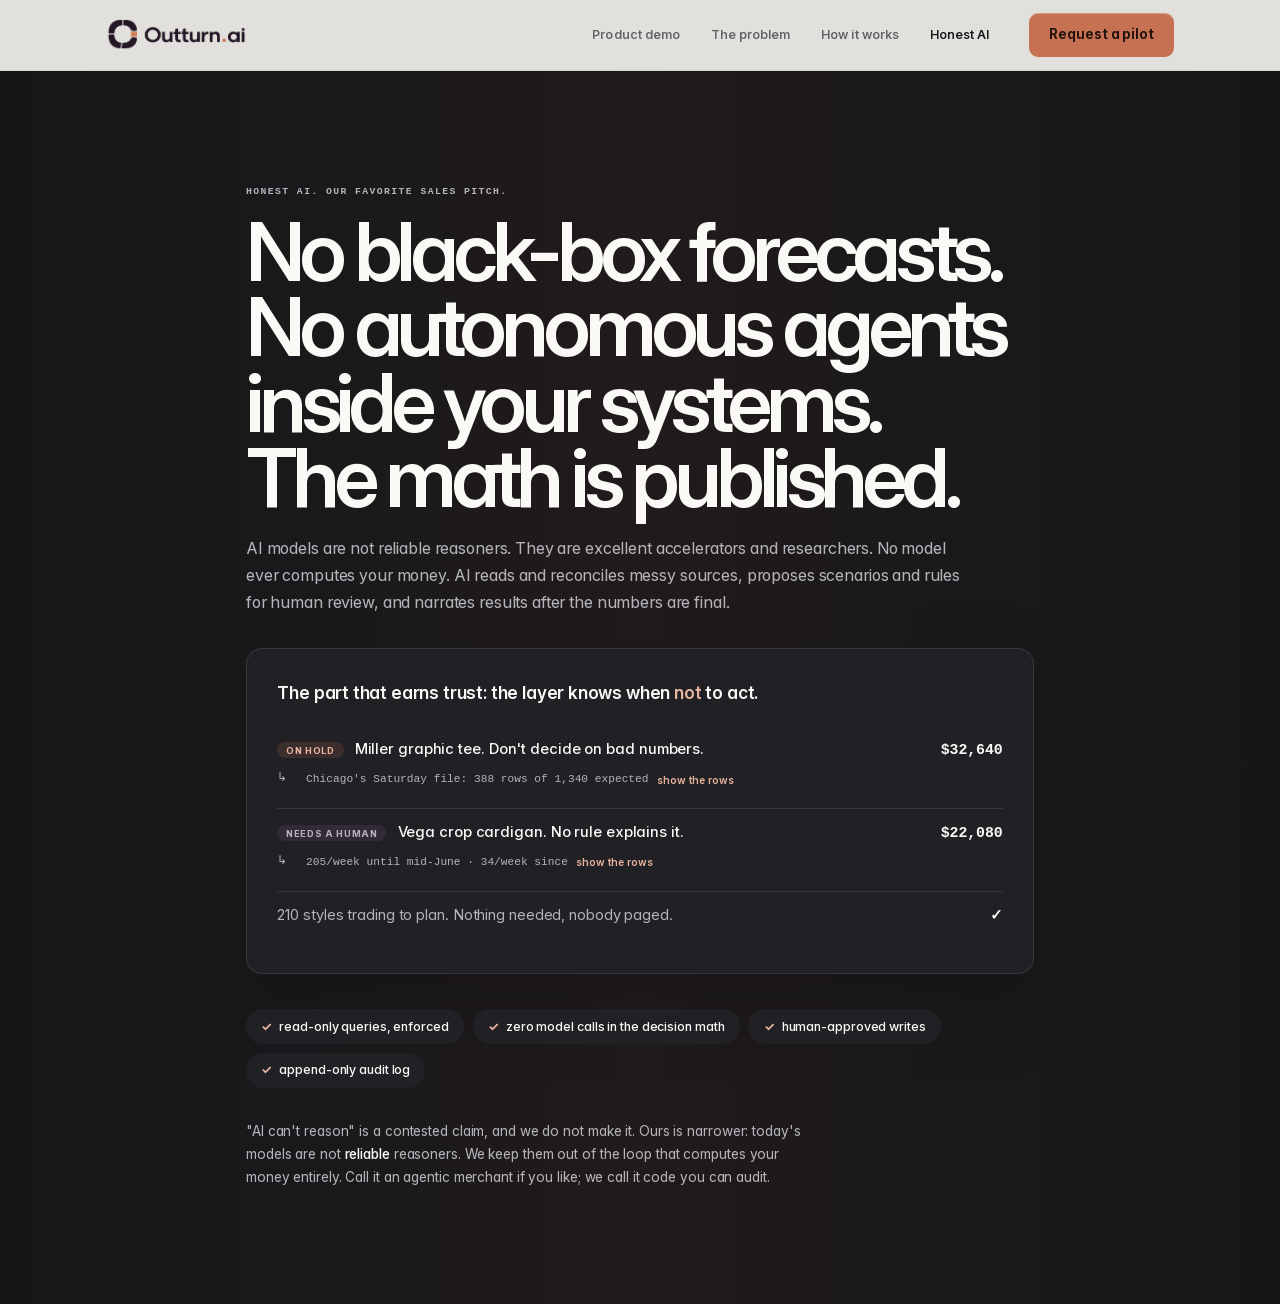
==== honest-ai.html @ 267ca9bb "Reposition Outturn as a retail decision OS" ====
<!doctype html>
<html lang="en" class="no-js">
<head>
  <meta charset="utf-8" />
  <meta name="viewport" content="width=device-width, initial-scale=1" />
  <title>Honest AI | Outturn.ai</title>
  <meta name="description" content="Outturn uses AI to accelerate research and reconciliation while keeping decision math auditable and actions human-approved." />
  <link rel="icon" href="data:image/svg+xml,<svg xmlns='http://www.w3.org/2000/svg' viewBox='0 0 32 32'><rect width='32' height='32' rx='7' fill='%231A131B'/><rect x='9' y='20' width='5' height='5' fill='%23C9795B'/></svg>" />
  <link rel="preload" href="fonts/InterVariable.woff2" as="font" type="font/woff2" crossorigin />
  <link rel="stylesheet" href="styles.css?v=50" />
  <script>document.documentElement.classList.replace('no-js', 'js');</script>
</head>
<body class="honest-page">
  <a class="skip-link" href="#main">Skip to content</a>
  <header class="nav" id="nav">
    <div class="container nav__inner">
      <a class="brand" href="index.html#top" aria-label="Outturn.ai home">
        <img class="brand__logo" src="assets/outturn-ai-logo.png" width="622" height="144" alt="" aria-hidden="true" />
      </a>
      <nav class="nav__links" aria-label="Primary">
        <a class="nav__link" href="index.html#demo">Product demo</a>
        <a class="nav__link" href="the-problem.html">The problem</a>
        <a class="nav__link" href="how-it-works.html">How it works</a>
        <a class="nav__link is-current" href="honest-ai.html">Honest AI</a>
      </nav>
      <a class="btn btn--primary nav__cta" href="index.html#pilot">Request a pilot</a>
      <button class="nav__toggle" id="navToggle" aria-label="Open menu" aria-expanded="false" aria-controls="navSheet">
        <svg viewBox="0 0 24 24" fill="none" stroke="currentColor" stroke-width="2" stroke-linecap="round" aria-hidden="true"><path d="M4 7h16M4 12h16M4 17h16"/></svg>
      </button>
    </div>
    <div class="nav__sheet" id="navSheet">
      <a href="index.html#demo">Product demo</a>
      <a href="the-problem.html">The problem</a>
      <a href="how-it-works.html">How it works</a>
      <a href="honest-ai.html">Honest AI</a>
      <a class="btn btn--primary" href="index.html#pilot">Request a pilot</a>
    </div>
  </header>

  <main id="main" class="honest-main">
    <section class="section section--ink" id="honest" aria-labelledby="honest-h">
      <div class="container container--narrow">
        <header class="section-head">
          <p class="eyebrow">Honest AI. Our favorite sales pitch.</p>
          <h1 class="h-section" id="honest-h">No black-box forecasts. No autonomous agents inside your systems. The math is published.</h1>
          <p class="lead">AI models are not reliable reasoners. They are excellent accelerators and researchers. No model ever computes your money. AI reads and reconciles messy sources, proposes scenarios and rules for human review, and narrates results after the numbers are final.</p>
        </header>

        <article class="recon-ledger" aria-label="The layer knows when not to act">
          <p class="recon-ledger__q">The part that earns trust: the layer knows when <em>not</em> to act.</p>
          <div class="ledger">
            <div class="driver">
              <span class="driver__label"><b class="lane lane--hold">ON HOLD</b> Miller graphic tee. Don't decide on bad numbers.</span>
              <span class="driver__val">$32,640</span>
              <span class="driver__cite">↳
                <button type="button" class="cite-chip" aria-expanded="false" aria-controls="src-honest-1">Chicago's Saturday file: 388 rows of 1,340 expected<span class="chip-hint">show the rows</span></button>
                <span class="source-row" id="src-honest-1" hidden><span class="source-row__inner"><b>feed_log</b> · Chicago State St · 2026-07-04 · 388 of 1,340 rows · status <b>partial</b>. Every decision priced off Chicago waits for the file, not the guess.</span></span>
              </span>
            </div>
            <div class="driver">
              <span class="driver__label"><b class="lane lane--human">NEEDS A HUMAN</b> Vega crop cardigan. No rule explains it.</span>
              <span class="driver__val">$22,080</span>
              <span class="driver__cite">↳
                <button type="button" class="cite-chip" aria-expanded="false" aria-controls="src-honest-2">205/week until mid-June · 34/week since<span class="chip-hint">show the rows</span></button>
                <span class="source-row" id="src-honest-2" hidden><span class="source-row__inner"><b>sales</b> · 205/wk → 34/wk in two weeks · <b>price_changes</b> · none · <b>inventory</b> · sizes full. A style does not lose 83% of its sales for no reason. A human looks before anyone prices.</span></span>
              </span>
            </div>
            <div class="driver driver--muted">
              <span class="driver__label">210 styles trading to plan. Nothing needed, nobody paged.</span>
              <span class="driver__val">✓</span>
            </div>
          </div>
        </article>

        <div class="govbar">
          <span>read-only queries, enforced</span>
          <span>zero model calls in the decision math</span>
          <span>human-approved writes</span>
          <span>append-only audit log</span>
        </div>
        <p class="honesty">"AI can't reason" is a contested claim, and we do not make it. Ours is narrower: today's models are not <em>reliable</em> reasoners. We keep them out of the loop that computes your money entirely. Call it an agentic merchant if you like; we call it code you can audit.</p>
      </div>
    </section>
  </main>

  <script>
    (function () {
      var button = document.getElementById('navToggle');
      var sheet = document.getElementById('navSheet');
      if (button && sheet) button.addEventListener('click', function () {
        var open = button.getAttribute('aria-expanded') === 'true';
        button.setAttribute('aria-expanded', String(!open));
        sheet.classList.toggle('is-open', !open);
      });
      Array.prototype.forEach.call(document.querySelectorAll('.cite-chip'), function (chip) {
        var panel = document.getElementById(chip.getAttribute('aria-controls'));
        if (!panel) return;
        chip.addEventListener('click', function () {
          var open = chip.getAttribute('aria-expanded') === 'true';
          chip.setAttribute('aria-expanded', String(!open));
          panel.hidden = open;
        });
      });
    }());
  </script>
</body>
</html>
---- styles.css ----
/* =========================================================================
   Outturn - marketing site. Warm-editorial minimal: self-hosted Inter,
   pearl paper, deep aubergine and copper. Status colors remain semantic only.
   ========================================================================= */
@font-face{font-family:'Inter';src:url('fonts/InterVariable.woff2') format('woff2');
  font-weight:100 900;font-style:normal;font-display:swap}
@font-face{font-family:'Inter';src:url('fonts/InterVariable-Italic.woff2') format('woff2');
  font-weight:100 900;font-style:italic;font-display:swap}
:root{
  --black:#1A131B; --text:#241922; --muted:#665761; --faint:#7A6B74;
  --bg:#F7F2EF; --surface:#FBF7F3; --gray:#F0E8E5; --gray-2:#E7DDE1;
  --line:#D8CCD2; --line-strong:#8E7C87;
  --accent:#C9795B; --accent-hover:#B86146; --accent-text:#8E3F2E; --accent-soft:#E8B69F;
  --gold:#E8B69F; --orange:#C9795B; --purple:#6D5575; --purple-soft:#ECE5EF;
  --danger:#A9434B; --danger-soft:#F4E1E3;
  --warning:#8A5E20; --warning-soft:#F3E8D5;
  --success:#3F725B; --success-soft:#E5EEE9;
  --dark:#1A131B; --dark-2:#281D29; --on-dark:#FBF7F3; --on-dark-muted:#B7A8B3;
  --sans:'Inter',-apple-system,BlinkMacSystemFont,"Segoe UI",Roboto,Helvetica,Arial,sans-serif;
  --mono:ui-monospace,SFMono-Regular,Menlo,"Cascadia Mono",monospace;
  --r:22px;
}
*{box-sizing:border-box}
html{scroll-behavior:smooth}
@media(prefers-reduced-motion:reduce){html{scroll-behavior:auto}}
body{margin:0;font-family:var(--sans);color:var(--text);background:var(--bg);
  line-height:1.55;-webkit-font-smoothing:antialiased;overflow-x:hidden;
  font-feature-settings:"cv02","cv11"}
h1,h2,h3,h4{margin:0;color:var(--black)}
p{margin:0}
a{color:inherit}
button{font:inherit}
.container{max-width:1120px;margin:0 auto;padding:0 clamp(1.2rem,4vw,2.5rem)}
.container--narrow{max-width:860px}

.skip-link{position:absolute;left:-9999px;top:0;background:var(--black);color:var(--on-dark);padding:.6rem 1rem;z-index:100;border-radius:0 0 10px 0}
.skip-link:focus{left:0}

/* ---------- type ---------- */
.eyebrow{font-size:.78rem;font-weight:600;letter-spacing:.06em;text-transform:uppercase;color:var(--faint);margin-bottom:1rem}
.h-section{font-size:clamp(1.8rem,3.8vw,2.7rem);font-weight:700;line-height:1.12;letter-spacing:-.022em;max-width:24ch}
.lead{color:var(--muted);font-size:clamp(1rem,1.6vw,1.18rem);max-width:52ch;margin-top:1.1rem;font-weight:400}
.section-head{margin-bottom:clamp(2.5rem,6vw,4rem)}
.footnote{font-size:.75rem;color:var(--faint);max-width:60ch;margin-top:2.4rem}

/* ---------- sections ---------- */
.section{padding:clamp(4.5rem,9vw,8.5rem) 0}
.section--tint,.section--gray{background:var(--gray)}
.section--ink{background:var(--dark);color:var(--on-dark)}
.section--ink .h-section{color:var(--on-dark)}
.section--ink .lead{color:var(--on-dark-muted)}
.section--ink .eyebrow{color:var(--on-dark-muted)}

/* ---------- buttons: Apple pills ---------- */
.btn{display:inline-flex;align-items:center;justify-content:center;gap:.45rem;border:none;
  border-radius:980px;font-weight:600;cursor:pointer;text-decoration:none;
  padding:.7rem 1.35rem;font-size:.95rem;transition:background .15s ease,color .15s ease}
.btn svg{width:1em;height:1em}
.btn--primary{background:var(--accent);color:var(--dark)}
.btn--primary:hover{background:var(--accent);box-shadow:inset 0 0 0 2px var(--accent-hover),0 8px 22px rgba(184,97,70,.20)}
.btn--ghost{background:transparent;color:var(--accent)}
.btn--ghost:hover{text-decoration:underline;text-underline-offset:3px}
.btn--lg{padding:.9rem 1.7rem;font-size:1.02rem}

/* ---------- nav ---------- */
.nav{position:sticky;top:0;z-index:50;background:rgba(247,242,239,.82);
  -webkit-backdrop-filter:saturate(1.8) blur(20px);backdrop-filter:saturate(1.8) blur(20px);
  border-bottom:1px solid transparent;transition:border-color .2s}
.nav.scrolled{border-bottom-color:var(--gray-2)}
.nav__inner{display:flex;align-items:center;gap:2rem;padding-top:.7rem;padding-bottom:.7rem}
.wordmark{font-weight:700;font-size:1.25rem;letter-spacing:-.02em;color:var(--black);text-decoration:none;white-space:nowrap}
.wordmark .dot{display:inline-block;width:.3rem;height:.3rem;border-radius:50%;background:var(--accent);margin-left:.14rem}
.brand{display:flex;align-items:center;text-decoration:none;flex-shrink:0}
.brand__logo{display:block;width:9.4rem;height:auto}
.nav__links{display:flex;gap:1.7rem;margin-left:auto}
.nav__link{font-size:.86rem;font-weight:500;color:var(--muted);text-decoration:none;transition:color .15s}
.nav__link:hover,.nav__link.active{color:var(--black)}
.nav__cta{margin-left:.5rem;padding:.5rem 1.05rem;font-size:.86rem}
.nav__toggle{display:none;background:none;border:none;color:var(--black);cursor:pointer;padding:.4rem}
.nav__toggle svg{width:1.5rem;height:1.5rem}
.nav__sheet{display:none}
@media(max-width:840px){
  .nav__links,.nav__cta{display:none}
  .nav__toggle{display:block;margin-left:auto}
  .nav__sheet{display:none;flex-direction:column;gap:.3rem;padding:.8rem clamp(1.2rem,4vw,2.5rem) 1.3rem;
    background:rgba(247,242,239,.97);-webkit-backdrop-filter:blur(20px);backdrop-filter:blur(20px);
    border-bottom:1px solid var(--gray-2)}
  .nav__sheet.open{display:flex}
  .nav__sheet a{padding:.6rem 0;font-weight:500;color:var(--black);text-decoration:none;font-size:1rem}
  .nav__sheet .btn{margin-top:.5rem}
}

/* ---------- hero (centered statement - the live demo follows right below) ---------- */
.hero{padding:clamp(3.5rem,8vw,6rem) 0 clamp(2.5rem,5vw,4rem)}
.hero__inner{display:block}
.hero__editorial{max-width:800px;margin:0 auto;text-align:center;display:flex;flex-direction:column;align-items:center}
.hero h1{font-size:clamp(2.3rem,4.8vw,3.8rem);font-weight:700;line-height:1.08;letter-spacing:-.03em;max-width:32ch}
@media(max-width:520px){.hero h1 br{display:none}}
.em-why{font-style:normal;color:var(--accent)}
.hero__sub{color:var(--muted);font-size:clamp(1rem,1.7vw,1.18rem);max-width:52ch;margin-top:1.4rem}
.hero__ctas{display:flex;gap:.7rem;flex-wrap:wrap;align-items:center;justify-content:center;margin-top:2.2rem}
.hero__chips{list-style:none;display:flex;flex-wrap:wrap;justify-content:center;gap:.5rem;padding:0;margin:2.4rem 0 0}
.hero__chips li{font-size:.78rem;font-weight:500;color:var(--muted);background:var(--gray);
  border-radius:980px;padding:.45rem .9rem;white-space:nowrap}

/* ---------- the dark evidence cards (hero + honest bet) ---------- */
.trace-card,.recon-ledger{background:var(--black);border-radius:28px;
  padding:clamp(1.3rem,2.6vw,1.9rem);color:var(--on-dark)}
.trace-card__kicker{font-family:var(--mono);font-size:.64rem;letter-spacing:.12em;color:var(--on-dark-muted);
  display:flex;align-items:center;gap:.5rem;margin-bottom:1.1rem}
.dot-live{width:.45rem;height:.45rem;border-radius:50%;background:var(--gold);flex-shrink:0}
.ledger-head{display:flex;flex-wrap:wrap;align-items:baseline;gap:.3rem 1rem;margin-bottom:1.1rem}
.ledger-head__metric{width:100%;font-weight:600;color:var(--on-dark);font-size:.92rem}
.ledger-head__big{font-size:clamp(1.9rem,3.4vw,2.5rem);font-weight:700;color:var(--on-dark);letter-spacing:-.025em}
.ledger-head__ctx{color:var(--on-dark-muted);font-size:.84rem}
.trace-card__foot{font-size:.68rem;color:var(--on-dark-muted);opacity:.7;margin-top:1rem}
.recon-ledger__q{font-size:1.08rem;font-weight:600;color:var(--on-dark);margin-bottom:1.2rem;letter-spacing:-.01em}
.recon-ledger__q em{font-style:normal;color:var(--gold)}

.ledger{display:flex;flex-direction:column}
.driver{display:grid;grid-template-columns:1fr auto;gap:.15rem .9rem;padding:.85rem 0;border-top:1px solid rgba(251,247,243,.1)}
.driver:first-child{border-top:none}
.driver__label{font-weight:500;color:var(--on-dark);font-size:.92rem;line-height:1.45}
.driver__val{font-family:var(--mono);font-weight:600;text-align:right;color:var(--on-dark);font-size:.93rem;white-space:nowrap}
.driver__val.pos{color:var(--gold)}
.driver__cite{grid-column:1/-1;font-family:var(--mono);font-size:.72rem;color:var(--on-dark-muted);line-height:1.6}
.driver--muted .driver__label{color:var(--on-dark-muted);font-weight:400}
.lane{font-family:var(--sans);font-size:.58rem;font-weight:700;letter-spacing:.07em;border-radius:980px;
  padding:.16rem .55rem;margin-right:.45rem;vertical-align:1px;white-space:nowrap}
.lane--go{background:rgba(232,182,159,.16);color:var(--accent-soft)}
.lane--mark{background:rgba(201,121,91,.16);color:var(--accent-soft)}
.lane--hold{background:rgba(201,121,91,.16);color:var(--accent-soft)}
.lane--human{background:rgba(109,85,117,.22);color:var(--on-dark-muted)}

/* citation chips - the "click the evidence" mechanic */
.cite-chip{display:inline-flex;align-items:center;gap:.5rem;background:var(--dark-2);
  border:none;color:var(--on-dark-muted);border-radius:980px;padding:.34rem .75rem;
  font-family:var(--mono);font-size:.7rem;cursor:pointer;transition:background .15s}
.cite-chip:hover{background:#443244}
.cite-chip .chip-hint{font-family:var(--sans);font-size:.64rem;font-weight:600;color:var(--accent-soft);white-space:nowrap}
.cite-chip[aria-expanded="true"] .chip-hint{opacity:.6}
.source-row{display:block;overflow:hidden;max-height:0;transition:max-height .3s ease}
.source-row__inner{display:block;background:var(--dark-2);border-radius:12px;
  padding:.65rem .85rem;margin-top:.5rem;font-size:.71rem;line-height:1.7;color:var(--on-dark-muted)}
.source-row__inner b{color:var(--on-dark);font-weight:600}

/* ---------- problem ---------- */
.wedge__cards{display:grid;grid-template-columns:repeat(3,1fr);gap:1rem}
.wedge-card{background:var(--gray);border-radius:var(--r);padding:1.7rem 1.6rem}
.wedge-card__label{font-size:.72rem;text-transform:uppercase;letter-spacing:.08em;font-weight:600;color:var(--black);margin-bottom:.7rem}
.wedge-card__stat{font-size:clamp(2.35rem,4.2vw,3.25rem);font-weight:700;letter-spacing:-.045em;line-height:1;color:var(--black);margin:.15rem 0 1rem}
.wedge-card__stat span{display:block;font-size:.72rem;letter-spacing:.015em;color:var(--accent-text);margin-top:.45rem;font-weight:650}
.wedge-card__text{color:var(--muted);font-size:.93rem}
.wedge-card__ex{font-family:var(--mono);font-size:.68rem;color:var(--faint);margin-top:1.2rem}
.wedge-card__ex a{text-decoration-color:var(--line-strong);text-underline-offset:3px}
.wedge-card__ex a:hover{color:var(--accent-text);text-decoration-color:var(--accent)}
.pull-quote{font-size:clamp(1.3rem,2.7vw,1.8rem);font-weight:600;letter-spacing:-.02em;line-height:1.35;
  color:var(--black);max-width:32ch;margin:clamp(3rem,6vw,4.5rem) auto 0;text-align:center;padding:0 1rem}
@media(max-width:840px){.wedge__cards{grid-template-columns:1fr}}

.decision-coverage{display:grid;grid-template-columns:1fr 1fr;border:1px solid var(--line);border-radius:24px;overflow:hidden;background:var(--line)}.decision-coverage__focus,.decision-coverage__rest{padding:clamp(1.4rem,3vw,2.5rem);background:var(--bg)}.decision-coverage__rest{background:var(--gray)}.decision-coverage__label{font:600 .62rem/1 var(--mono);letter-spacing:.1em;text-transform:uppercase;color:var(--accent-text);margin:0 0 1rem}.decision-coverage h3{font-size:clamp(1.3rem,2.5vw,2rem);letter-spacing:-.045em;line-height:1.06;margin:0;max-width:16ch}.decision-coverage p:not(.decision-coverage__label){font-size:.88rem;line-height:1.65;color:var(--muted);max-width:48ch;margin:1.25rem 0 0}.decision-coverage__reviewed{display:grid;grid-template-columns:1fr 1fr;gap:.55rem;margin:1.5rem 0}.decision-coverage__reviewed span{padding:.8rem;border:1px solid var(--line);border-radius:10px;background:#fff;font-size:.72rem;font-weight:600;line-height:1.35}.decision-coverage__signals{display:flex;flex-wrap:wrap;gap:.45rem;margin:0 0 1.6rem}.decision-coverage__signals span{padding:.42rem .55rem;border:1px solid var(--line);border-radius:999px;background:rgba(255,255,255,.55);color:var(--faint);font-size:.62rem;line-height:1.2}.decision-coverage__rest h3{max-width:19ch}@media(max-width:760px){.decision-coverage{grid-template-columns:1fr}.decision-coverage__focus,.decision-coverage__rest{padding:1.35rem}.decision-coverage__reviewed{grid-template-columns:1fr}}

/* ---------- how it works ---------- */
.steps{display:flex;flex-direction:column;gap:clamp(2.2rem,4.5vw,3.2rem);max-width:640px}
.hiw-step{display:flex;gap:1.4rem;align-items:flex-start}
.step-n{flex-shrink:0;width:2rem;height:2rem;border-radius:50%;background:var(--black);color:var(--on-dark);
  font-weight:600;font-size:.9rem;display:flex;align-items:center;justify-content:center;margin-top:.1rem}
.hiw-step__title{font-size:1.2rem;font-weight:600;letter-spacing:-.015em;margin-bottom:.45rem}
.hiw-step__body{color:var(--muted);font-size:.96rem;max-width:52ch}
.hiw-step__body em{font-style:normal;color:var(--black);font-weight:500}
.taught-diff{display:flex;gap:.7rem;align-items:flex-start;background:var(--gray);
  border-radius:14px;padding:.8rem .95rem;margin-top:1rem;max-width:52ch}
.tag-taught{display:inline-flex;align-items:center;gap:.3rem;background:rgba(201,121,91,.16);color:var(--accent-text);
  border-radius:980px;padding:.2rem .6rem;font-size:.64rem;font-weight:700;letter-spacing:.05em;
  text-transform:uppercase;white-space:nowrap;flex-shrink:0;margin-top:.1rem}
.taught-diff__text{font-size:.84rem;color:var(--text);line-height:1.55}
.taught-diff__text em{font-style:normal;color:var(--muted)}

.pillars-strip{margin-top:clamp(3.5rem,7vw,5rem);border-top:1px solid var(--gray-2);padding-top:2.2rem}
.pillars-strip__cap{display:block;font-size:.74rem;text-transform:uppercase;letter-spacing:.08em;
  color:var(--faint);font-weight:600;margin-bottom:1.4rem}
.pillars-strip ol{list-style:none;display:grid;grid-template-columns:repeat(5,1fr);gap:1.2rem;padding:0;margin:0;counter-reset:pillar}
.pillars-strip li{counter-increment:pillar}
.pillars-strip li::before{content:"0" counter(pillar);font-family:var(--mono);font-size:.66rem;color:var(--faint);font-weight:600;display:block;margin-bottom:.35rem}
.pillars-strip b{display:block;font-size:1rem;font-weight:600;letter-spacing:-.01em;color:var(--black)}
.pillars-strip span{font-size:.78rem;color:var(--muted);line-height:1.45;display:block;margin-top:.2rem}
@media(max-width:840px){.pillars-strip ol{grid-template-columns:repeat(2,1fr);gap:1.4rem 1.2rem}}

/* ---------- honest bet (the one dark band) ---------- */
#honest .recon-ledger{margin-top:.5rem;background:var(--dark-2)}
.govbar{display:flex;flex-wrap:wrap;gap:.55rem;margin-top:2.2rem}
.govbar span{display:inline-flex;align-items:center;gap:.45rem;background:var(--dark-2);
  border-radius:980px;padding:.48rem .95rem;font-size:.78rem;font-weight:500;color:var(--on-dark)}
.govbar span::before{content:"✓";color:var(--gold);font-weight:700}
.honesty{margin-top:2rem;font-size:.85rem;color:var(--on-dark-muted);max-width:62ch;line-height:1.7}
.honesty em{font-style:normal;color:var(--on-dark);font-weight:500}

/* ---------- security ---------- */
.sec-list{display:grid;grid-template-columns:repeat(3,1fr);gap:1.8rem 2.2rem;margin:0}
.sec-list>div{border-top:1px solid var(--gray-2);padding-top:1rem}
.sec-list dt{font-weight:600;color:var(--black);font-size:.95rem;letter-spacing:-.01em}
.sec-list dd{margin:.3rem 0 0;color:var(--muted);font-size:.86rem}
.sec__micro{margin-top:2.5rem;font-size:.86rem;color:var(--black);font-weight:500}
@media(max-width:840px){.sec-list{grid-template-columns:1fr 1fr;gap:1.5rem}}
@media(max-width:560px){.sec-list{grid-template-columns:1fr}}

/* ---------- FAQ ---------- */
.faq__list{display:flex;flex-direction:column;max-width:760px;background:var(--surface);border-radius:var(--r);
  padding:.4rem 1.4rem}
.faq-item{border-top:1px solid var(--gray-2)}
.faq-item:first-child{border-top:none}
.faq-item summary{display:flex;align-items:center;justify-content:space-between;gap:1rem;cursor:pointer;
  list-style:none;padding:1.15rem 0;font-weight:600;color:var(--black);font-size:.96rem;letter-spacing:-.01em}
.faq-item summary::-webkit-details-marker{display:none}
.faq-item .chevron{width:1rem;height:1rem;color:var(--faint);flex-shrink:0;transition:transform .2s}
.faq-item[open] .chevron{transform:rotate(180deg)}
.faq-item__answer{padding:0 0 1.15rem;color:var(--muted);font-size:.92rem;max-width:62ch}

/* ---------- demo / CTA ---------- */
.demo__inner{display:grid;grid-template-columns:1fr 1fr;gap:clamp(2.5rem,5vw,4.5rem);align-items:start}
.demo__pitch .lead{color:var(--muted)}
.demo__perks{list-style:none;padding:0;margin:1.8rem 0 0;display:flex;flex-direction:column;gap:.7rem}
.demo__perks li{display:flex;gap:.6rem;align-items:flex-start;font-size:.94rem;color:var(--text)}
.demo__perks li::before{content:"✓";color:var(--accent);font-weight:700;flex-shrink:0}
.demo__reassure{margin-top:2rem;font-size:.8rem;color:var(--faint);max-width:48ch;line-height:1.7}
@media(max-width:900px){.demo__inner{grid-template-columns:1fr}}

.form-card{background:var(--surface);border-radius:var(--r);padding:clamp(1.5rem,3vw,2.1rem)}
.field{margin-bottom:1.05rem}
.field label{display:block;font-size:.8rem;font-weight:600;color:var(--black);margin-bottom:.35rem}
.field .req{color:var(--accent)}
.field input,.field textarea{width:100%;padding:.72rem .9rem;border:1px solid var(--line);border-radius:12px;
  font:inherit;font-size:1rem;color:var(--text);background:var(--surface);resize:vertical}
.field input:focus,.field textarea:focus{outline:none;border-color:var(--line-strong);box-shadow:0 0 0 3.5px rgba(184,97,70,.22)}
.field__error{display:none;font-size:.76rem;color:var(--danger);margin-top:.3rem}
.field.invalid input,.field.invalid textarea{border-color:var(--danger)}
.field.invalid .field__error{display:block}
.field--emphasis label{color:var(--accent)}
.hp{position:absolute;left:-9999px;top:-9999px}
.form-card__submit{width:100%;padding:.95rem 1rem;font-size:1rem;margin-top:.3rem}
.form-card__error{font-size:.82rem;color:var(--danger);margin-top:.6rem}
.form-card__error a{color:inherit;text-decoration:underline}
.form-card__fine{font-size:.72rem;color:var(--faint);margin-top:.9rem;text-align:center}
.form-success{text-align:center;padding:2rem 1rem}
.form-success__check{display:flex;align-items:center;justify-content:center;width:3.2rem;height:3.2rem;
  border-radius:50%;background:var(--accent-soft);color:var(--accent-text);margin:0 auto 1rem}
.form-success__check svg{width:1.5rem;height:1.5rem}
.form-success h3{font-size:1.25rem;font-weight:600;letter-spacing:-.015em;margin-bottom:.5rem}
.form-success p{color:var(--muted);font-size:.92rem}

/* ---------- footer: Apple-light ---------- */
.footer{background:var(--gray);color:var(--muted);padding:3rem 0 2.2rem;font-size:.8rem}
.footer .wordmark{color:var(--black);font-size:1.05rem}
.footer__inner{display:flex;justify-content:space-between;align-items:flex-start;gap:2rem;flex-wrap:wrap}
.footer__tagline{font-size:.8rem;margin-top:.4rem;color:var(--faint)}
.footer__links{display:flex;gap:1.5rem;flex-wrap:wrap}
.footer__links a{font-size:.8rem;color:var(--muted);text-decoration:none}
.footer__links a:hover{color:var(--black);text-decoration:underline;text-underline-offset:3px}
.footer__right{display:flex;align-items:center;justify-content:flex-end;gap:1.25rem;flex-wrap:wrap}
.footer__linkedin{display:grid;place-items:center;width:2rem;height:2rem;border:1px solid var(--line);border-radius:5px;color:var(--muted)}
.footer__linkedin svg{width:1rem;height:1rem;fill:currentColor}
.footer__bottom{border-top:1px solid var(--line);margin-top:2.2rem;padding-top:1.3rem;
  display:flex;justify-content:space-between;gap:1.5rem;flex-wrap:wrap}
.footer__bottom p{font-size:.7rem;max-width:72ch;line-height:1.7;color:var(--faint)}

/* ---------- decision lifecycle rail (hero record card) ---------- */
.stage-rail{list-style:none;display:flex;flex-wrap:wrap;gap:.35rem;padding:0;margin:.9rem 0 .2rem}
.stage{font-size:.6rem;text-transform:uppercase;letter-spacing:.06em;font-weight:700;color:var(--faint);
  border:1px solid var(--line);border-radius:999px;padding:.22rem .55rem;white-space:nowrap;
  display:inline-flex;align-items:center;gap:.3rem}
.stage--done{color:var(--on-dark-muted);background:rgba(251,247,243,.07);border-color:transparent}
.stage--done::before{content:"✓";font-weight:800}
.stage--now{color:var(--dark);background:var(--accent);border-color:transparent}
.stage--now::before{content:"●";font-size:.5rem}

/* ---------- published risk math (honest AI section) ---------- */
.formula{margin:0 0 2.2rem;padding:1.2rem 1.4rem;border-radius:var(--r);
  background:rgba(251,247,243,.05);border:1px solid rgba(251,247,243,.12)}
.formula code{display:block;font-family:ui-monospace,SFMono-Regular,Menlo,monospace;
  font-size:.85rem;line-height:1.9;color:var(--accent-soft);overflow-x:auto}
.formula__note{margin:.7rem 0 0;font-size:.8rem;color:rgba(251,247,243,.58);max-width:60ch}
@media(max-width:640px){.formula code{font-size:.72rem}}

/* ---------- product surface tabs ---------- */
.tabs__bar{display:inline-flex;gap:.25rem;background:var(--surface);border:1px solid var(--line);border-radius:999px;
  padding:.3rem;margin-bottom:1.1rem;flex-wrap:wrap}
.tabs__btn{border:0;background:transparent;font:inherit;font-size:.88rem;font-weight:600;color:var(--muted);
  padding:.55rem 1.1rem;border-radius:999px;cursor:pointer;white-space:nowrap}
.tabs__btn.is-active{background:var(--black);color:var(--on-dark)}
.tabs__panel{display:none}
.tabs__panel.is-active{display:block}

/* ---------- fire board / chat / record mockups ---------- */
.board,.chatmock,.recordmock{background:var(--surface);border:1px solid var(--line);border-radius:var(--r);
  padding:1.2rem 1.2rem .9rem}
.board__head,.recordmock__head{display:flex;justify-content:space-between;gap:1rem;align-items:flex-start;
  flex-wrap:wrap;padding-bottom:.9rem}
.board__head b,.recordmock__head b{display:block;font-size:.95rem;letter-spacing:-.01em}
.board__head span,.recordmock__head span{display:block;font-size:.76rem;color:var(--faint);margin-top:.15rem}
.recordmock__head code{font-family:ui-monospace,SFMono-Regular,Menlo,monospace;font-size:.72rem;color:var(--accent)}
.board__pills{display:flex;gap:.4rem;flex-shrink:0}
.pill{font-size:.7rem;font-weight:700;border:1px solid var(--line);border-radius:999px;padding:.25rem .6rem;
  color:var(--muted);white-space:nowrap}
.pill--live{background:rgba(232,182,159,.24);border-color:transparent;color:var(--accent-text)}
.board__scroll{overflow-x:auto;margin:0 -1.2rem;padding:0 1.2rem}
.board__cols{display:grid;grid-template-columns:repeat(6,minmax(148px,1fr));gap:.6rem;
  border-top:1px solid var(--gray-2);padding-top:.9rem;min-width:940px}
.bcol__h{display:flex;align-items:center;gap:.4rem;font-size:.6rem;font-weight:800;letter-spacing:.09em;
  text-transform:uppercase;color:var(--faint);margin:0 0 .6rem}
.bdot{width:.42rem;height:.42rem;border-radius:50%;display:inline-block;flex-shrink:0}
.bdot--red{background:var(--danger)}.bdot--blue{background:var(--purple)}.bdot--purple{background:var(--purple)}
.bdot--amber{background:var(--warning)}.bdot--green{background:var(--success)}
.bcard{background:var(--bg);border:1px solid var(--gray-2);border-radius:12px;padding:.7rem .75rem;margin-bottom:.6rem}
.bcard b{display:block;font-size:.78rem;font-weight:600;letter-spacing:-.01em;color:var(--black);margin-bottom:.25rem}
.bcard span{display:block;font-size:.72rem;color:var(--muted);line-height:1.45}
.bchip{display:inline-block;margin-top:.45rem;font-style:normal;font-size:.6rem;font-weight:700;
  border-radius:999px;padding:.16rem .5rem}
.bchip--red{background:var(--danger-soft);color:var(--danger)}.bchip--blue{background:var(--purple-soft);color:var(--purple)}
.bchip--purple{background:var(--purple-soft);color:var(--purple)}.bchip--amber{background:var(--warning-soft);color:var(--warning)}
.bchip--green{background:var(--success-soft);color:var(--success)}
.board__foot{font-size:.7rem;color:var(--faint);padding-top:.85rem;margin:0;line-height:1.6}

.chatmock__q{margin:0 0 .9rem auto;background:var(--gray);border:1px solid var(--gray-2);
  border-radius:14px 14px 4px 14px;padding:.6rem .95rem;font-size:.88rem;font-weight:600;width:fit-content;max-width:100%}
.chatmock__a{border:1px solid var(--gray-2);border-left:3px solid var(--accent);
  border-radius:6px 14px 14px 6px;padding:.85rem 1rem;margin-bottom:1rem;max-width:44rem}
.chatmock__tag{font-size:.58rem;font-weight:800;letter-spacing:.09em;text-transform:uppercase;
  color:var(--faint);margin:0 0 .4rem}
.chatmock__a p{font-size:.88rem;color:var(--text);margin:0;line-height:1.6}
.chatmock__a p.chatmock__tag{margin-bottom:.4rem}
.chatmock__acts{display:flex;flex-wrap:wrap;gap:.45rem;margin-top:.75rem}
.chatact{font:inherit;font-size:.78rem;font-weight:600;border:1px solid var(--line);background:var(--surface);
  border-radius:999px;padding:.45rem .85rem;color:var(--text);cursor:default}
.chatact--go{background:var(--black);border-color:var(--black);color:var(--on-dark)}

.recordmock .stage-rail{margin:.2rem 0 .4rem}
.recordmock__grid{display:grid;grid-template-columns:repeat(2,1fr);gap:1rem 1.4rem;
  border-top:1px solid var(--gray-2);padding-top:1rem;margin:.8rem 0 0}
.recordmock__grid dt{font-size:.62rem;font-weight:800;text-transform:uppercase;letter-spacing:.07em;
  color:var(--faint);margin-bottom:.3rem}
.recordmock__grid dd{font-size:.84rem;color:var(--text);margin:0;line-height:1.55}
@media(max-width:640px){.recordmock__grid{grid-template-columns:1fr}}

/* ---------- integrations ---------- */
.tilegrid{display:grid;grid-template-columns:repeat(auto-fill,minmax(96px,1fr));gap:.6rem}
.tile{display:flex;flex-direction:column;align-items:center;gap:.5rem;background:var(--surface);
  border:1px solid var(--line);border-radius:14px;padding:.95rem .35rem .75rem;
  font-size:.66rem;color:var(--muted);text-align:center}
.tile i{font-style:normal;font-weight:800;font-size:.8rem;color:var(--lc,#666);
  background:color-mix(in srgb,var(--lc,#666) 11%,#fff);border-radius:10px;
  width:2.4rem;height:2.4rem;display:flex;align-items:center;justify-content:center}

.promptbar{margin-top:1.6rem;background:var(--surface);border:1px solid var(--line);border-radius:var(--r);
  padding:1.3rem 1.4rem 1.1rem}
.promptbar__line{font-size:clamp(.95rem,1.7vw,1.18rem);line-height:2.1;color:var(--text);margin:0;
  letter-spacing:-.01em}
.pchip{display:inline-block;font-size:.76em;font-weight:700;color:var(--pc,#666);
  background:color-mix(in srgb,var(--pc,#666) 9%,#fff);
  border:1px solid color-mix(in srgb,var(--pc,#666) 24%,#fff);
  border-radius:999px;padding:.08em .6em;white-space:nowrap;vertical-align:baseline}
.promptbar__input{display:flex;align-items:center;gap:.7rem;border-top:1px solid var(--gray-2);
  margin-top:1rem;padding-top:1rem}
.promptbar__plus{width:1.9rem;height:1.9rem;border:1px solid var(--line);border-radius:50%;
  display:flex;align-items:center;justify-content:center;color:var(--faint);flex-shrink:0}
.promptbar__ph{flex:1;font-size:.85rem;color:var(--faint);white-space:nowrap;overflow:hidden;text-overflow:ellipsis}
.promptbar__run{pointer-events:none;font-size:.85rem;padding:.6rem 1.05rem;white-space:nowrap}

/* ---------- positioning matrix ---------- */
.matrix{background:var(--surface);border:1px solid var(--line);border-radius:var(--r);overflow-x:auto}
.matrix table{width:100%;border-collapse:collapse;min-width:680px}
.matrix th{font-size:.6rem;font-weight:800;letter-spacing:.11em;text-transform:uppercase;color:var(--faint);
  text-align:left;padding:1rem 1.3rem;border-bottom:1px solid var(--gray-2)}
.matrix td{padding:1.05rem 1.3rem;border-bottom:1px solid var(--gray-2);font-size:.88rem;
  vertical-align:top;line-height:1.55}
.matrix tr:last-child td{border-bottom:0}
.matrix td:first-child{font-weight:600;color:var(--black);white-space:nowrap}
.matrix td:nth-child(2){color:var(--faint)}
.matrix td:nth-child(3){color:var(--black);font-weight:500}
/* the "us" column carries the highlight - visible before a single word is read */
.matrix th:nth-child(3),.matrix td:nth-child(3){background:rgba(201,121,91,.075);
  border-left:2.5px solid var(--accent);width:42%}
.matrix th.matrix__us{color:var(--accent);letter-spacing:.09em}
.matrix th.matrix__us .dot{display:inline-block;width:.32em;height:.32em;border-radius:50%;
  background:var(--accent);margin:0 .1em 0 .12em;vertical-align:baseline}
.matrix td:nth-child(3)::before{content:"✓";color:var(--accent);font-weight:800;margin-right:.5rem}
.matrix tr:hover td:nth-child(3){background:rgba(201,121,91,.12)}
.notebar{margin-top:1rem;background:rgba(232,182,159,.20);border-radius:14px;padding:.95rem 1.25rem;
  font-size:.86rem;color:var(--muted)}
.notebar b{color:var(--text)}

/* ---------- ROI ---------- */
.roi{display:grid;grid-template-columns:1.45fr 1fr;gap:1rem;align-items:stretch}
@media(max-width:900px){.roi{grid-template-columns:1fr}}
.roi__sample,.roi__proxy{background:var(--surface);border:1px solid var(--line);border-radius:var(--r);
  padding:1.5rem 1.6rem}
.roi__samplehead{display:flex;justify-content:space-between;align-items:center;gap:1rem;flex-wrap:wrap;
  margin-bottom:1.4rem}
.roi__samplehead b{font-size:.98rem;letter-spacing:-.01em}
.roi__stats{display:grid;grid-template-columns:repeat(3,1fr);gap:1.3rem 1rem}
@media(max-width:560px){.roi__stats{grid-template-columns:repeat(2,1fr)}}
.stat b{display:block;font-size:clamp(1.6rem,3.2vw,2.1rem);font-weight:700;letter-spacing:-.035em;color:var(--black)}
.stat span{font-size:.76rem;color:var(--muted)}
.roi__foot{font-size:.72rem;color:var(--faint);margin:1.4rem 0 0;line-height:1.65}
.roi__cap{font-size:.6rem;font-weight:800;letter-spacing:.11em;text-transform:uppercase;color:var(--faint);
  margin:0 0 1rem}
.formula--light{background:var(--bg);border:1px dashed var(--gray-2);border-radius:14px;padding:1.1rem 1.2rem}
.formula--light code{display:block;font-family:ui-monospace,SFMono-Regular,Menlo,monospace;font-size:.8rem;
  line-height:1.75;color:var(--black);overflow-x:auto}
.formula--light code+code{margin-top:.9rem;padding-top:.9rem;border-top:1px dashed var(--gray-2)}
.roi__note{font-size:.8rem;color:var(--muted);margin:1rem 0 0;line-height:1.65}

/* =========================================================================
   Live scroll demo - narration column scrolls, dark panel stays pinned and
   swaps stage (Magnos-style scrollytelling), every stage genuinely clickable.
   ========================================================================= */
.demo-scrolly{padding-top:clamp(2.5rem,5vw,4rem)}
.briefs-preview{max-width:1600px;margin:0 auto clamp(4.5rem,8vw,7rem);padding:clamp(1.75rem,4vw,3.8rem) clamp(1.25rem,3vw,2rem) 1.75rem;background:#f5f6f8;box-shadow:0 18px 54px rgba(23,29,45,.08);color:#0d1119}
.briefs-preview__intro h3{font-size:clamp(2.5rem,5.2vw,4.25rem);letter-spacing:-.07em;line-height:.95;margin:0}.briefs-preview__intro>p{margin:.85rem 0 1.55rem;color:#69717e;font-size:.88rem}.briefs-preview__pills{display:flex;flex-wrap:wrap;gap:.5rem}.briefs-preview__pills span{font:500 .62rem/1 var(--mono);letter-spacing:.04em;color:#5b6370;border:1px solid #dce0e6;border-radius:999px;background:#fff;padding:.48rem .72rem}.briefs-preview__pills span::before{content:"●";font-size:.45rem;color:#a5aebb;margin-right:.45rem}.briefs-preview__pills span:nth-child(2)::before{color:#a06d16}.briefs-preview__pills span:nth-child(3)::before{color:#4168ea}.briefs-preview__pills span:nth-child(4)::before{color:#18846d}
.briefs-preview__summary{margin:1.7rem 0 0;border:1px solid #dce1e7;border-radius:22px;background:#fff;overflow:hidden}.briefs-preview__summary header{padding:1.5rem 1.7rem 1.25rem;display:flex;align-items:center;gap:.8rem}.briefs-preview__summary header b{font-size:clamp(1rem,1.7vw,1.3rem);letter-spacing:-.045em}.briefs-preview__summary header small{font:500 .58rem/1 var(--mono);letter-spacing:.1em;text-transform:uppercase;color:#68717e}.briefs-preview__metrics{display:grid;grid-template-columns:repeat(4,1fr)}.briefs-preview__metrics>div{padding:1rem 1.7rem;border-right:1px solid #e2e5ea}.briefs-preview__metrics>div:last-child{border-right:0}.briefs-preview__summary small,.briefs-card__metric small{display:block;font:500 .52rem/1.25 var(--mono);letter-spacing:.08em;text-transform:uppercase;color:#69717e}.briefs-preview__metrics b{display:block;margin-top:.62rem;font-size:2.05rem;letter-spacing:-.065em}.briefs-preview__summary--accent b{color:#4168ea}.briefs-preview__summary--positive b{color:#16846d}.briefs-preview__summary>p{padding:0 1.7rem 1.35rem;margin:0;color:#69717e;font-size:.78rem;line-height:1.55}.briefs-preview__summary>p b{color:#0d1119}
.briefs-preview__cards{padding:0 2rem 2rem;display:grid;gap:.7rem}.briefs-card{display:grid;grid-template-columns:minmax(0,1fr) 150px;gap:1rem;align-items:center;border:1px solid #dfe2e8;border-radius:15px;background:#fff;padding:1rem 1.15rem}.briefs-card--featured{padding:1.5rem 1.45rem;border-radius:18px;border-color:#cfd6ec;box-shadow:0 8px 24px rgba(40,57,130,.05)}.briefs-card__id{font:600 .58rem/1 var(--mono);letter-spacing:.07em;color:#707887;margin:0 0 .55rem;text-transform:uppercase}.briefs-card__id::before{content:"●";color:#6379df;margin-right:.4rem;font-size:.48rem}.briefs-card__id span{margin-left:.4rem;font-family:var(--sans);font-size:.62rem;letter-spacing:0;text-transform:none;color:#a36b31;background:#fff3dc;border-radius:999px;padding:.18rem .4rem}.briefs-card__state--progress{color:#4e66c3!important;background:#edf0ff!important}.briefs-card__state--done{color:#4d8b69!important;background:#e9f6ee!important}.briefs-card h4{margin:0;font-size:clamp(.95rem,1.7vw,1.25rem);letter-spacing:-.035em;line-height:1.15}.briefs-card--featured h4{font-size:clamp(1.25rem,2.4vw,1.8rem)}.briefs-card__detail{font-size:.73rem;line-height:1.5;color:#707887;margin:.5rem 0 0;max-width:62ch}.briefs-card a{display:inline-block;margin-top:.7rem;font-size:.7rem;font-weight:700;color:#5268cb;text-decoration:none}.briefs-card a span{font-size:1rem;margin-left:.25rem}.briefs-card__metric{border-left:1px solid #e3e5eb;padding-left:1rem;text-align:right}.briefs-card__metric b{display:block;margin-top:.45rem;font:500 clamp(1.2rem,2.6vw,1.75rem)/1 var(--mono);letter-spacing:-.07em;color:#ca6659}.briefs-card__metric--neutral b{color:#5268cb}.briefs-card__metric--positive b{color:#52906c}
.decision-feed{margin:0 auto clamp(4rem,8vw,7rem)}.decision-feed__screen{overflow:hidden;border:1px solid #dfe2e8;border-radius:24px;background:#f8f9fb;box-shadow:0 18px 54px rgba(40,35,47,.1)}.decision-feed__bar{height:54px;padding:0 1.4rem;border-bottom:1px solid #e3e5e9;background:#fff;display:flex;align-items:center;gap:1.5rem;color:#69707c;font-size:.72rem}.decision-feed__bar b{color:#1b1720;font-size:.86rem;letter-spacing:-.04em}.decision-feed__bar b span{color:var(--accent-text)}.decision-feed__bar strong{color:#1b1720;font-size:.72rem}.decision-feed__bar small{margin-left:auto;border:1px solid #e0e2e6;border-radius:999px;padding:.3rem .55rem;font:600 .56rem/1 var(--mono);letter-spacing:.06em;text-transform:uppercase;color:#69707c}.decision-feed__body{padding:clamp(1.4rem,3.4vw,2.5rem);background:#f8f9fb}.decision-feed__head{margin:0 0 1.35rem}.decision-feed__head h3{font-size:clamp(1.45rem,2.8vw,2rem);letter-spacing:-.04em;margin:0}.decision-feed__card{display:grid;grid-template-columns:minmax(0,1fr) 150px;gap:1.5rem;align-items:center;padding:1.2rem 1.3rem;margin-top:.7rem;border:1px solid #dfe2e8;border-radius:14px;background:#fff}.decision-feed__card p{font:600 .62rem/1 var(--mono);letter-spacing:.09em;text-transform:uppercase;color:var(--accent-text);margin:0 0 .65rem}.decision-feed__card h4{font-size:clamp(1.08rem,2.2vw,1.55rem);letter-spacing:-.035em;line-height:1.16;margin:0}.decision-feed__card span{display:block;color:var(--muted);font-size:.86rem;line-height:1.55;margin-top:.45rem}.decision-feed__card>div:last-child{text-align:right}.decision-feed__card small{display:block;font:500 .56rem/1 var(--mono);letter-spacing:.08em;text-transform:uppercase;color:var(--faint)}.decision-feed__card b{display:block;color:var(--accent-text);font:500 1.35rem/1.1 var(--mono);letter-spacing:-.055em;margin-top:.45rem}.decision-feed__card a{display:inline-block;color:var(--accent-text);font-size:.72rem;font-weight:700;text-decoration:none;margin-top:.75rem}
@media(max-width:720px){.briefs-preview{padding:1.5rem 1rem}.briefs-preview__intro h3{font-size:2.65rem}.briefs-preview__summary{margin-top:1.25rem}.briefs-preview__summary header{padding:1.25rem 1rem 1rem;display:block}.briefs-preview__summary header small{display:block;margin-top:.55rem}.briefs-preview__metrics{grid-template-columns:1fr 1fr}.briefs-preview__metrics>div{padding:1rem;border-bottom:1px solid #e2e5ea}.briefs-preview__metrics>div:nth-child(2){border-right:0}.briefs-preview__summary>p{padding:0 1rem 1.15rem}.briefs-preview__cards{padding:0 1rem 1rem}.briefs-card,.briefs-card--featured{grid-template-columns:1fr;padding:1.15rem}.briefs-card__metric{border-left:0;border-top:1px solid #e3e5eb;padding: .85rem 0 0;text-align:left}.decision-feed__bar{padding:0 1rem;gap:.8rem}.decision-feed__bar>span{display:none}.decision-feed__bar small{font-size:.48rem}.decision-feed__body{padding:1.25rem}.decision-feed__card{grid-template-columns:1fr;gap:.8rem}.decision-feed__card>div:last-child{text-align:left;display:grid;grid-template-columns:1fr auto;align-items:end}.decision-feed__card a{margin:0}}

.urgent-decision{display:grid;grid-template-columns:minmax(0,1fr) 150px;gap:1.5rem;align-items:center;padding:1.2rem 1.3rem;margin-bottom:2.25rem;border:1px solid #e9cfc1;border-left:4px solid var(--accent-text);border-radius:14px;background:#fffaf7}.urgent-decision p{font:700 .62rem/1 var(--mono);letter-spacing:.09em;text-transform:uppercase;color:var(--accent-text);margin:0 0 .65rem}.urgent-decision h4{font-size:clamp(1.08rem,2.2vw,1.55rem);letter-spacing:-.035em;line-height:1.16;margin:0}.urgent-decision span{display:block;color:var(--muted);font-size:.86rem;line-height:1.55;margin-top:.45rem}.urgent-decision>div:last-child{text-align:right}.urgent-decision small{display:block;font:500 .56rem/1 var(--mono);letter-spacing:.08em;text-transform:uppercase;color:var(--faint)}.urgent-decision b{display:block;color:var(--accent-text);font:700 1.15rem/1.1 var(--sans);letter-spacing:-.04em;margin-top:.45rem}.urgent-decision a{display:inline-block;color:var(--accent-text);font-size:.72rem;font-weight:700;text-decoration:none;margin-top:.75rem}
@media(max-width:720px){.urgent-decision{grid-template-columns:1fr;gap:.8rem}.urgent-decision>div:last-child{text-align:left;display:grid;grid-template-columns:1fr auto;align-items:end}.urgent-decision a{margin:0}}

/* Decision Briefs surfaces use the same dark product language as the detail demo. */
.briefs-preview,.decision-feed__screen{background:var(--dark);color:var(--on-dark);border:1px solid rgba(251,247,243,.13);box-shadow:none}.briefs-preview__intro>p,.briefs-preview__summary>p,.decision-feed__card span,.urgent-decision span{color:var(--on-dark-muted)}.briefs-preview__pills span{background:rgba(251,247,243,.06);border-color:rgba(251,247,243,.14);color:var(--on-dark-muted)}.briefs-preview__summary{background:var(--dark-2);border-color:rgba(251,247,243,.15)}.briefs-preview__summary header b,.briefs-preview__summary>p b{color:var(--on-dark)}.briefs-preview__summary header small,.briefs-preview__summary small{color:var(--on-dark-muted)}.briefs-preview__metrics>div{border-color:rgba(251,247,243,.12)}.briefs-preview__summary--accent b{color:var(--accent-soft)}.briefs-preview__summary--positive b{color:#85c7a5}.decision-feed__bar{background:var(--dark-2);border-color:rgba(251,247,243,.12);color:var(--on-dark-muted)}.decision-feed__bar b,.decision-feed__bar strong{color:var(--on-dark)}.decision-feed__bar small{border-color:rgba(251,247,243,.17);color:var(--on-dark-muted)}.decision-feed__body{background:var(--dark)}.decision-feed__head h3,.decision-feed__card h4,.urgent-decision h4{color:var(--on-dark)}.decision-feed__card{background:var(--dark-2);border-color:rgba(251,247,243,.13)}.decision-feed__card small,.urgent-decision small{color:var(--on-dark-muted)}.decision-feed__card b{color:var(--accent-soft)}.decision-feed__card a,.urgent-decision a{color:var(--accent-soft)}.urgent-decision{background:rgba(201,121,91,.11);border-color:rgba(201,121,91,.55);border-left-color:var(--accent)}.urgent-decision b{color:var(--accent-soft)}
/* items stretch (default): the stick column must be full column height for
   the sticky inner to travel alongside the narration */
.scrolly{display:grid;grid-template-columns:.9fr 1.1fr;gap:clamp(2rem,4.5vw,4.5rem)}

/* narration steps */
.scrolly__steps{display:flex;flex-direction:column}
.scrolly-step{min-height:74vh;display:flex;flex-direction:column;justify-content:center}
/* the first step meets the panel at the top of the spread - the two columns
   start together, then later steps pair with the pinned panel at center */
.scrolly-step:first-child{min-height:62vh;justify-content:flex-start;padding-top:1.1rem}
.js .scrolly-step{opacity:.32;transition:opacity .4s ease}
.js .scrolly-step.is-active{opacity:1}
.scrolly-step__n{font-family:var(--mono);font-size:.68rem;font-weight:600;letter-spacing:.1em;
  text-transform:uppercase;color:var(--accent-text);margin-bottom:.9rem}
.scrolly-step__title{font-size:clamp(1.35rem,2.4vw,1.8rem);font-weight:700;letter-spacing:-.022em;
  line-height:1.18;max-width:22ch;margin-bottom:.9rem}
.scrolly-step__body{color:var(--muted);font-size:.98rem;line-height:1.65;max-width:46ch}
.scrolly-step__body b{color:var(--black);font-weight:600}
.scrolly-step__body em{font-style:normal;color:var(--black);font-weight:500}
.scrolly-step__hint{margin-top:1.1rem;font-size:.8rem;font-weight:600;color:var(--accent-text)}
.scrolly-step__hint::before{content:"↳ ";color:var(--accent)}
.scrolly-step__n--leak{color:var(--danger)}

/* pinned panel */
.scrolly__stick{position:relative;min-width:0}
.scrolly__stick-inner{position:sticky;top:max(4.6rem,calc(50vh - 330px))}
.demo-panel{position:relative;display:flex;flex-direction:column;background:var(--black);color:var(--on-dark);
  border-radius:28px;padding:1.35rem 1.4rem 1rem;height:min(640px,calc(100vh - 6.5rem));overflow:hidden}
.demo-panel__top{display:flex;justify-content:space-between;align-items:center;gap:.8rem}
.demo-panel__kicker{font-family:var(--mono);font-size:.64rem;letter-spacing:.12em;color:var(--on-dark-muted);
  display:inline-flex;align-items:center;gap:.5rem}
.demo-panel__account{display:flex;align-items:center;gap:.65rem}.demo-panel__profile{width:1.9rem;height:1.9rem;display:grid;place-items:center;flex:none;border-radius:50%;background:linear-gradient(135deg,#d89b7c,#8f596e);box-shadow:inset 0 0 0 2px rgba(251,247,243,.2);text-decoration:none;transition:transform .15s ease,box-shadow .15s ease}.demo-panel__profile span{font:700 .48rem/1 var(--mono);letter-spacing:.03em;color:var(--on-dark)}.demo-panel__profile:hover{transform:scale(1.08);box-shadow:inset 0 0 0 2px rgba(251,247,243,.45)}.demo-panel__profile:focus-visible{outline:2px solid var(--gold);outline-offset:3px}
.demo-panel__sample{font-size:.6rem;font-weight:700;letter-spacing:.05em;color:var(--accent-soft);
  border:1px solid rgba(232,182,159,.35);border-radius:999px;padding:.22rem .6rem;white-space:nowrap}
.demo-panel__foot{font-size:.66rem;color:var(--on-dark-muted);opacity:.7;margin:.6rem 0 0;line-height:1.5}

/* stage rail (clickable) */
.demo-rail{display:grid;grid-template-columns:repeat(5,1fr);gap:5px;margin-top:1rem}
.demo-rail button{min-width:0;overflow:hidden;border:0;border-top:2px solid rgba(251,247,243,.16);
  background:transparent;color:var(--on-dark-muted);text-align:left;padding:.5rem 0 0;cursor:pointer;
  font-size:.6rem;font-weight:700;letter-spacing:.05em;text-transform:uppercase;white-space:nowrap;
  transition:color .2s,border-color .2s}
.demo-rail button:hover{color:var(--on-dark)}
.demo-rail button.is-active{border-color:var(--accent);color:var(--on-dark)}
.demo-rail button.is-done{border-color:var(--gold);color:var(--gold)}

/* stages: absolutely stacked, cross-fade */
.demo-panel__stages{position:relative;flex:1;min-height:0;margin-top:.4rem}
.dstage{position:absolute;inset:0;overflow-y:auto;scrollbar-width:thin;padding:.9rem .2rem .4rem 0;
  display:flex;flex-direction:column;align-content:flex-start}
.js .dstage{opacity:0;visibility:hidden;transform:translateY(14px);
  transition:opacity .45s ease,transform .45s ease,visibility 0s linear .45s}
.js .dstage.is-active{opacity:1;visibility:visible;transform:none;
  transition:opacity .45s ease,transform .45s ease,visibility 0s}
.no-js .dstage{display:none}
.no-js .dstage.is-active{display:flex}

.dstage__kicker{font-family:var(--mono);font-size:.62rem;letter-spacing:.1em;text-transform:uppercase;
  color:var(--accent-soft);margin:0 0 .75rem}
.dstage__h{font-size:clamp(1.15rem,2vw,1.45rem);font-weight:700;letter-spacing:-.02em;line-height:1.2;
  color:var(--on-dark);margin:0 0 .5rem}
.dstage__sub{font-size:.84rem;color:var(--on-dark-muted);margin:0 0 1.1rem;line-height:1.6}
.dqueue{display:grid;gap:.42rem;margin:.1rem 0 .3rem}.dqueue__item{display:grid;grid-template-columns:minmax(0,1fr) auto;gap:.15rem .8rem;padding:.55rem .7rem;border:1px solid rgba(251,247,243,.12);border-radius:9px;background:rgba(251,247,243,.035)}.dqueue__item span{grid-column:1/-1;font:600 .5rem/1 var(--mono);letter-spacing:.08em;text-transform:uppercase;color:var(--on-dark-muted)}.dqueue__item b{font-size:.7rem;letter-spacing:-.015em;color:var(--on-dark)}.dqueue__item small{align-self:end;font:600 .53rem/1 var(--mono);color:var(--accent-soft);white-space:nowrap}.dqueue__item--urgent{border-color:rgba(201,121,91,.65);background:rgba(201,121,91,.1)}.dqueue__item--urgent span{color:var(--accent-soft)}
.dstage__actions{display:flex;flex-wrap:wrap;gap:.5rem;margin-top:auto;padding-top:1rem}

/* small dark buttons */
.dbtn{display:inline-flex;align-items:center;gap:.4rem;border:1px solid rgba(251,247,243,.22);
  border-radius:999px;background:transparent;color:var(--on-dark);font-size:.78rem;font-weight:600;
  padding:.55rem 1rem;cursor:pointer;text-decoration:none;transition:background .15s,border-color .15s}
.dbtn:hover{background:rgba(251,247,243,.08)}
.dbtn--primary{background:var(--on-dark);border-color:var(--on-dark);color:var(--black)}
.dbtn--primary:hover{background:#fff}
.dbtn--copper{background:var(--accent);border-color:var(--accent);color:var(--black)}
.dbtn--copper:hover{background:var(--accent-hover);border-color:var(--accent-hover)}

/* off-loop counterfactual: the thread where today's version of the fire dies.
   The lifecycle rail dims - this is what "no system" looks like. */
.demo-panel.is-today .demo-rail{opacity:.3}
.dstage__kicker--leak{color:#D9908F}
.dthread{display:flex;flex-direction:column;gap:.5rem;margin-bottom:1rem}
.dmsg{background:var(--dark-2);border-radius:4px 14px 14px 14px;padding:.6rem .8rem;
  font-size:.78rem;line-height:1.5;color:var(--on-dark);max-width:34rem}
.dmsg small{display:block;font-family:var(--mono);font-size:.58rem;color:var(--on-dark-muted);
  letter-spacing:.05em;margin-bottom:.25rem}
.dmsg b{font-weight:700;margin-right:.35rem}
.dattach{display:inline-block;font-size:.68rem;color:var(--on-dark-muted);
  border:1px solid rgba(251,247,243,.18);border-radius:8px;padding:.12rem .5rem;margin-left:.3rem}
.dsys{font-family:var(--mono);font-size:.66rem;color:var(--on-dark-muted);text-align:center;
  padding:.15rem 0;opacity:.85}
.dleak{display:flex;align-items:baseline;justify-content:space-between;gap:1rem;flex-wrap:wrap;
  border-top:1px solid rgba(251,247,243,.14);padding-top:.75rem}
.dleak span{font-size:.72rem;color:var(--on-dark-muted)}
.dleak b{font-family:var(--mono);font-size:1.05rem;font-weight:700;color:#D9908F;white-space:nowrap}
.dleak__note{font-size:.66rem;color:var(--on-dark-muted);line-height:1.55;margin:.45rem 0 .9rem}

/* stage 1: handoff */
.dhandoff{display:grid;grid-template-columns:1fr auto 1fr;gap:.9rem;align-items:stretch;margin:.4rem 0 .6rem}
.dhandoff__item{border-top:1px solid rgba(251,247,243,.14);padding-top:.8rem}
.dhandoff__item small{display:block;font-size:.62rem;color:var(--on-dark-muted);text-transform:uppercase;
  letter-spacing:.07em;margin-bottom:.45rem}
.dhandoff__item b{display:block;font-size:.88rem;font-weight:600;line-height:1.45;color:var(--on-dark)}
.dhandoff__item span{display:block;font-size:.72rem;color:var(--on-dark-muted);margin-top:.4rem;line-height:1.5}
.dhandoff__arrow{align-self:center;color:var(--accent);font-size:1.3rem}

/* stage 2: risk, facts, sources, math */
.drisk{display:flex;align-items:baseline;justify-content:space-between;gap:1rem;flex-wrap:wrap;margin-bottom:.9rem}
.drisk span{font-size:.62rem;text-transform:uppercase;letter-spacing:.08em;color:var(--on-dark-muted);font-weight:700}
.drisk b{font-size:clamp(1.7rem,3vw,2.3rem);font-weight:700;letter-spacing:-.03em;color:var(--gold)}
.dfacts{display:grid;grid-template-columns:repeat(4,1fr);border-top:1px solid rgba(251,247,243,.14);
  border-bottom:1px solid rgba(251,247,243,.14);margin-bottom:.9rem}
.dfact{padding:.7rem .6rem .7rem 0}
.dfact span{display:block;font-size:.56rem;text-transform:uppercase;letter-spacing:.06em;color:var(--on-dark-muted)}
.dfact b{display:block;font-size:1.02rem;font-weight:650;margin-top:.25rem;color:var(--on-dark);white-space:nowrap}
.dsources{display:flex;flex-wrap:wrap;gap:.4rem}
.dsource{border:1px solid rgba(251,247,243,.2);border-radius:999px;background:transparent;
  color:var(--on-dark-muted);font-size:.68rem;font-weight:700;padding:.4rem .75rem;cursor:pointer;
  transition:color .15s,border-color .15s,background .15s}
.dsource:hover{color:var(--on-dark)}
.dsource.is-selected{color:var(--black);background:var(--accent-soft);border-color:var(--accent-soft)}
.dsource-detail{min-height:2.4em;font-family:var(--mono);font-size:.7rem;color:var(--on-dark-muted);
  line-height:1.6;margin:.6rem 0 0}
.dmath{margin:1rem 0 0;border-left:3px solid var(--accent);padding:.2rem 0 .2rem .9rem;
  font-family:var(--mono);font-size:.72rem;line-height:1.8;color:var(--on-dark-muted)}
.dmath b{color:var(--gold)}

/* stage 3: options + decision block + checks */
.dpills{display:flex;flex-wrap:wrap;align-items:center;gap:.45rem;margin:.4rem 0 .9rem}
.dpills>span{font-size:.72rem;color:var(--on-dark-muted)}
.dpill{border:1px solid rgba(251,247,243,.22);border-radius:999px;background:transparent;color:var(--on-dark);
  font-size:.72rem;font-weight:700;padding:.45rem .85rem;cursor:pointer;transition:background .15s,color .15s,border-color .15s}
.dpill.is-selected{background:var(--accent-soft);border-color:var(--accent-soft);color:var(--black)}
.ddecision{background:var(--dark-2);border-radius:18px;:1.1rem 1.2rem;margin-bottom:.9rem}
.ddecision small{display:block;font-size:.58rem;text-transfofdsfrm:uppercase;letter-spacing:.08em;
  color:var(--on-dark-muted);margin-bottom:.4rem}
.ddecision__rec{display:block;font-size:1.05rem;font-weight:650;letter-spacing:-.015em;line-height:1.3;
  color:var(--on-dark);margin-bottom:.9rem}
.ddecision__money{display:flex;gap:1.8rem;flex-wrap:wrap;margin-bottom:1rem}
.ddecision__money b{display:block;font-size:1rem;font-weight:700;color:var(--gold);margin-top:.2rem}
.dchecks{display:flex;flex-direction:column;gap:.55rem}
.dcheck{border-top:1px solid rgba(251,247,243,.12);padding-top:.5rem}
.dcheck b{display:block;font-size:.74rem;font-weight:700;color:#9FD3B8;margin-bottom:.15rem}
.dcheck span{display:block;font-size:.7rem;color:var(--on-dark-muted);line-height:1.5}
.dcheck--warn b{color:var(--gold)}

/* stage 4: timeline */
.dstatus{align-self:flex-start;font-size:.64rem;font-weight:700;color:#9FD3B8;background:rgba(63,114,91,.28);
  border-radius:999px;padding:.35rem .7rem;margin:.1rem 0 1rem}
.dtimeline{display:grid;grid-template-columns:repeat(2,1fr);gap:1rem .9rem;margin-bottom:1rem}
.devent{border-top:3px solid rgba(251,247,243,.14);padding-top:.55rem}
.devent--done{border-color:#5E8F77}
.devent--now{border-color:var(--accent)}
.devent small{display:block;font-family:var(--mono);font-size:.6rem;color:var(--on-dark-muted);
  text-transform:uppercase;letter-spacing:.06em}
.devent b{display:block;font-size:.8rem;font-weight:650;color:var(--on-dark);margin-top:.3rem;line-height:1.35}
.devent span{display:block;font-size:.68rem;color:var(--on-dark-muted);line-height:1.5;margin-top:.25rem}
.dguard{font-size:.74rem;color:var(--on-dark-muted);border-left:3px solid var(--accent);
  padding-left:.85rem;line-height:1.6;margin:0}
.dguard b{color:var(--on-dark)}

/* stage 5: outcome */
.doutcome{font-size:clamp(2.2rem,4.5vw,3.2rem);font-weight:700;letter-spacing:-.04em;line-height:1;
  color:#9FD3B8;margin:.2rem 0 .5rem}
.dcaption{font-size:.74rem;color:var(--on-dark-muted);line-height:1.6;margin:0 0 1.1rem;max-width:46ch}
/* one shared grid: every row's label, track, and value sit on the same
   columns, so the tracks start and end on a common line */
.dbars{display:grid;grid-template-columns:auto minmax(0,1fr) auto;column-gap:.8rem;row-gap:.9rem;
  align-items:center;margin-bottom:1rem}
.dbar{display:contents}
.dbar span{font-size:.7rem;color:var(--on-dark-muted)}
.dbar .dtrack{height:6px;border-radius:999px;background:rgba(251,247,243,.12);overflow:hidden}
.dbar .dfill{height:100%;border-radius:inherit;background:#5E8F77;width:0;transition:width .9s cubic-bezier(.2,.7,.3,1)}
.dbar b{font-size:.72rem;font-weight:700;color:var(--on-dark);text-align:right;white-space:nowrap}
.dmemory{border-top:1px solid rgba(251,247,243,.14);border-bottom:1px solid rgba(251,247,243,.14);
  padding:.8rem 0;margin-bottom:.4rem}
.dmemory small{display:block;font-size:.58rem;text-transform:uppercase;letter-spacing:.08em;
  color:var(--accent-soft);margin-bottom:.35rem;font-weight:700}
.dmemory b{display:block;font-size:.88rem;font-weight:650;color:var(--on-dark);line-height:1.4}
.dmemory span{display:block;font-size:.7rem;color:var(--on-dark-muted);margin-top:.3rem;line-height:1.5}

/* toast */
.demo-toast{position:absolute;left:50%;bottom:2.6rem;transform:translate(-50%,10px);opacity:0;
  pointer-events:none;transition:opacity .2s,transform .2s;background:var(--accent);color:var(--black);
  border-radius:999px;padding:.55rem .95rem;font-size:.72rem;font-weight:700;white-space:nowrap;z-index:4;
  max-width:calc(100% - 2rem);overflow:hidden;text-overflow:ellipsis}
.demo-toast.show{opacity:1;transform:translate(-50%,0)}

/* responsive: panel pins to the top, narration scrolls beneath it */
@media(max-width:960px){
  /* flex, not grid: a sticky flex item can travel the full column height,
     so the panel stays pinned while the narration scrolls beneath it */
  .scrolly{display:flex;flex-direction:column}
  .scrolly__stick{order:-1;position:sticky;top:3.4rem;z-index:6}
  .scrolly__stick-inner{position:static}
  .demo-panel{height:min(56vh,520px);border-radius:20px;padding:1rem 1rem .7rem}
  .demo-panel__foot{display:none}
  .scrolly-step{min-height:44vh;justify-content:flex-start;padding-top:1.6rem}
  .scrolly-step:first-child{min-height:44vh;padding-top:2.4rem}
  .dfacts{grid-template-columns:repeat(2,1fr)}
  .dhandoff{grid-template-columns:1fr;gap:.6rem}
  .dhandoff__arrow{display:none}
  .dtimeline{grid-template-columns:1fr 1fr;gap:.8rem .7rem}
  .demo-rail button{font-size:.54rem}
}
@media(max-width:480px){
  .dtimeline{grid-template-columns:1fr}
  .ddecision__money{gap:1.1rem}
}
@media(prefers-reduced-motion:reduce){
  .js .scrolly-step{opacity:1;transition:none}
  .js .dstage{transition:none;transform:none}
  .dbar .dfill{transition:none}
}

/* ---------- reveals (JS present only; no-JS renders final state) ---------- */
.js .reveal,.js .hiw-step{opacity:0;transform:translateY(12px);transition:opacity .55s ease,transform .55s ease}
.js .reveal.in-view,.js .hiw-step.in-view{opacity:1;transform:none}
.js .stagger>*{opacity:0;transform:translateY(12px);transition:opacity .5s ease,transform .5s ease}
.js .stagger.in-view>*{opacity:1;transform:none}
.js .stagger.in-view>*:nth-child(2){transition-delay:.08s}
.js .stagger.in-view>*:nth-child(3){transition-delay:.16s}
.js .stagger.in-view>*:nth-child(4){transition-delay:.24s}
.js .stagger.in-view>*:nth-child(5){transition-delay:.32s}
.js .stagger.in-view>*:nth-child(6){transition-delay:.4s}
@media(prefers-reduced-motion:reduce){
  .js .reveal,.js .hiw-step,.js .stagger>*{opacity:1;transform:none;transition:none}
}

/* =========================================================================
   PREMIUM CONCEPT V1
   Design-only override. Remove this block to restore the previous direction.
   ========================================================================= */
:root{
  --black:#171116;--text:#21191F;--muted:#665D63;--faint:#81777D;
  --bg:#F4F0EA;--surface:#FCFAF7;--gray:#ECE7E1;--gray-2:#E2DBD6;
  --line:#D8D0CA;--line-strong:#8D817F;
  --accent:#C67152;--accent-hover:#AE5A3F;--accent-text:#91412E;--accent-soft:#E8B39D;
  --dark:#171116;--dark-2:#241A22;--on-dark:#FCF8F3;--on-dark-muted:#BDB0B8;
  --r:14px
}
body{background:var(--bg);letter-spacing:-.006em}
.container{max-width:1180px}
.container--narrow{max-width:900px}
.section{padding:clamp(6rem,10vw,10rem) 0}
.eyebrow{font-family:var(--mono);font-size:.64rem;font-weight:650;letter-spacing:.12em;color:var(--accent-text);margin-bottom:1.2rem}
.h-section{font-size:clamp(2.25rem,4.6vw,3.65rem);font-weight:650;line-height:1.02;letter-spacing:-.055em;max-width:20ch}
.lead{font-size:clamp(1rem,1.45vw,1.15rem);line-height:1.68;max-width:56ch}
.section-head{margin-bottom:clamp(3rem,6vw,5.25rem)}

.nav{background:rgba(244,240,234,.9);border-bottom:1px solid rgba(23,17,22,.07);backdrop-filter:blur(18px);-webkit-backdrop-filter:blur(18px)}
.nav.scrolled{border-bottom-color:rgba(23,17,22,.12)}
.nav__inner{min-height:70px;padding-top:.65rem;padding-bottom:.65rem}
.brand__logo{width:8.8rem}
.nav__links{gap:2rem}
.nav__link{font-size:.78rem;font-weight:550;letter-spacing:.01em}

.btn{border-radius:9px;font-weight:650;transition:transform .18s ease,background .18s ease,box-shadow .18s ease}
.btn:hover{transform:translateY(-1px)}
.btn--primary{color:#21110D;box-shadow:0 1px 0 rgba(255,255,255,.28) inset}
.btn--primary:hover{box-shadow:0 1px 0 rgba(255,255,255,.28) inset,0 10px 28px rgba(145,65,46,.16)}
.btn--ghost{border:1px solid rgba(23,17,22,.13);color:var(--black);background:rgba(252,250,247,.54)}
.btn--ghost:hover{text-decoration:none;background:var(--surface)}

.hero{min-height:calc(86svh - 70px);display:flex;align-items:center;padding:clamp(5rem,10vw,9rem) 0 clamp(4rem,8vw,7rem);position:relative}
.hero::after{content:"";position:absolute;left:50%;bottom:0;width:min(88vw,1040px);height:1px;transform:translateX(-50%);background:linear-gradient(90deg,transparent,var(--line),transparent)}
.hero__editorial{max-width:980px}
.hero h1{font-size:clamp(3.2rem,7vw,6.25rem);font-weight:630;line-height:.94;letter-spacing:-.075em;max-width:15ch;text-wrap:balance}
.hero__sub{font-size:clamp(1rem,1.55vw,1.2rem);line-height:1.7;max-width:64ch;margin-top:1.8rem}
.hero__ctas{margin-top:2.4rem}
.hero__chips{gap:0;margin-top:3rem;border-top:1px solid var(--line);border-bottom:1px solid var(--line)}
.hero__chips li{background:transparent;border-radius:0;padding:.75rem 1.15rem;font-family:var(--mono);font-size:.62rem;letter-spacing:.02em}
.hero__chips li+li{border-left:1px solid var(--line)}

.demo-scrolly{padding-top:clamp(5rem,8vw,7rem)}
.scrolly{gap:clamp(3rem,6vw,6.5rem)}
.scrolly-step__n{font-size:.61rem;letter-spacing:.13em;margin-bottom:1.05rem}
.scrolly-step__title{font-size:clamp(1.65rem,3vw,2.35rem);font-weight:640;letter-spacing:-.05em;line-height:1.08}
.scrolly-step__body{font-size:.96rem;line-height:1.75}
.demo-panel{border-radius:18px;background:linear-gradient(155deg,#181117 0%,#161015 70%);border:1px solid rgba(255,255,255,.075);box-shadow:0 34px 80px rgba(32,18,26,.2),0 2px 0 rgba(255,255,255,.04) inset;padding:1.4rem 1.5rem 1.05rem}
.demo-panel::before{content:"";position:absolute;left:1.5rem;right:1.5rem;top:0;height:2px;background:linear-gradient(90deg,var(--accent),rgba(198,113,82,0));opacity:.8}
.demo-panel__profile{border-radius:8px}
.demo-panel__sample,.dpill,.stage,.tag-taught{border-radius:6px}
.demo-rail{gap:9px}
.demo-rail button{font-size:.56rem;letter-spacing:.07em}
.dqueue__item{border-radius:8px;background:rgba(255,255,255,.025)}
.dbtn{border-radius:8px}

#gap{background:var(--surface)}
.decision-coverage{border-radius:16px;border-color:rgba(23,17,22,.12);box-shadow:0 26px 70px rgba(31,22,28,.07)}
.decision-coverage__focus,.decision-coverage__rest{padding:clamp(1.8rem,4vw,3.25rem)}
.decision-coverage__focus{background:#F9F6F1}
.decision-coverage__rest{background:#E8E2DC}
.decision-coverage__label{font-size:.58rem;letter-spacing:.12em}
.decision-coverage h3{font-size:clamp(1.55rem,2.8vw,2.45rem);font-weight:630;line-height:1.02;letter-spacing:-.055em}
.decision-coverage__reviewed span{border-radius:7px;background:rgba(252,250,247,.74);box-shadow:0 1px 0 rgba(255,255,255,.7) inset}
.decision-coverage__signals{gap:.5rem}
.decision-coverage__signals span{border-radius:6px;background:rgba(252,250,247,.45)}
.pull-quote{font-size:clamp(1.7rem,3.6vw,2.8rem);font-weight:590;line-height:1.12;letter-spacing:-.055em;max-width:26ch}

#loop{background:var(--bg)}
.steps{gap:0;max-width:760px;border-top:1px solid var(--line)}
.hiw-step{gap:1.6rem;padding:1.65rem 0;border-bottom:1px solid var(--line)}
.step-n{width:2.25rem;height:2.25rem;border:1px solid var(--line-strong);background:transparent;color:var(--accent-text);font-family:var(--mono);font-size:.72rem}
.hiw-step__title{font-size:1.25rem;font-weight:650;letter-spacing:-.035em}
.hiw-step__body{line-height:1.72}

#honest{position:relative;background:#171116}
#honest::before{content:"";position:absolute;inset:0;background:radial-gradient(circle at 78% 12%,rgba(198,113,82,.1),transparent 34%);pointer-events:none}
#honest>.container{position:relative}
#honest .recon-ledger{border:1px solid rgba(255,255,255,.09);border-radius:16px;background:#211820;box-shadow:0 30px 80px rgba(0,0,0,.18)}

#pilot .form-card,#pilot .demo-card{border-radius:16px}
.faq-item{border-color:var(--line)}
.footer{border-top:1px solid var(--line)}

@media(max-width:720px){
  .hero{min-height:auto;text-align:left;align-items:flex-start}
  .hero__editorial{align-items:flex-start;text-align:left}
  .hero h1{font-size:clamp(2.8rem,14vw,4.4rem)}
  .hero__ctas{justify-content:flex-start}
  .hero__chips{display:grid;width:100%;border-bottom:0}
  .hero__chips li{border-bottom:1px solid var(--line);padding:.7rem 0}
  .hero__chips li+li{border-left:0}
  .section{padding:clamp(4.5rem,16vw,7rem) 0}
}

/* =========================================================================
   PROBLEM CONCEPT V2
   Remove this block, remove the V2 HTML, and unhide V1 for a full rollback.
   ========================================================================= */
.decision-coverage[hidden],.pull-quote[hidden]{display:none!important}
.fireday{margin-top:1rem;overflow:hidden;border:1px solid #2F2F35;border-radius:16px;background:#161619;color:#FAF9F6;box-shadow:0 34px 80px rgba(20,20,24,.16)}
.fireday__top{display:flex;align-items:center;justify-content:space-between;gap:1rem;padding:1.15rem 1.35rem;border-bottom:1px solid rgba(250,249,246,.11)}
.fireday__top>div{display:grid;gap:.25rem}
.fireday__top>div span,.fireday__label,.fireday__reset span,.fireday__memory>span{font:600 .65rem/1.3 var(--mono);letter-spacing:.11em;text-transform:uppercase;color:#929097}
.fireday__top strong{font-size:.9rem;font-weight:650}
.fireday__mode{padding:.42rem .65rem;border:1px solid rgba(198,113,82,.48);border-radius:999px;color:#E1A28B;font:600 .62rem/1 var(--mono);letter-spacing:.06em;text-transform:uppercase}
.fireday__body{display:grid;grid-template-columns:minmax(0,1.45fr) minmax(18rem,.85fr)}
.fireday__timeline{padding:1.5rem 1.35rem 1.25rem}
.fireday__timeline ol{position:relative;margin:1.15rem 0 0;padding:0;list-style:none}
.fireday__timeline ol::before{content:"";position:absolute;top:.35rem;bottom:.35rem;left:3.95rem;width:1px;background:rgba(250,249,246,.14)}
.fireday__timeline li{position:relative;display:grid;grid-template-columns:3rem 1fr;gap:1.4rem;min-height:3.55rem;padding:0 0 .75rem}
.fireday__timeline li::before{content:"";position:absolute;left:3.7rem;top:.28rem;width:.5rem;height:.5rem;border-radius:50%;background:#C67152;box-shadow:0 0 0 4px #161619}
.fireday__timeline time{padding-top:.02rem;color:#8F8D94;font:500 .67rem/1.4 var(--mono)}
.fireday__timeline li div{display:grid;gap:.2rem}
.fireday__timeline li strong{font-size:.88rem;line-height:1.25;font-weight:620}
.fireday__timeline li span{color:#929097;font-size:.72rem}
.fireday__strategy{display:flex;flex-direction:column;padding:1.5rem 1.35rem;background:#202025;border-left:1px solid rgba(250,249,246,.11)}
.fireday__strategy h3{max-width:12ch;margin:.9rem 0 1.4rem;font-size:clamp(1.55rem,2.5vw,2.3rem);line-height:1.02;letter-spacing:-.035em}
.fireday__bands{display:grid;gap:.6rem}
.fireday__bands span{display:flex;align-items:center;width:var(--w);min-height:2.25rem;padding:.55rem .65rem;border-left:2px solid #C67152;background:rgba(250,249,246,.055);color:#CBC8CC;font-size:.7rem;white-space:nowrap}
.fireday__conflict{margin-top:1.35rem;padding-top:1rem;border-top:1px solid rgba(250,249,246,.11)}
.fireday__conflict>.fireday__label{margin-bottom:.65rem}
.fireday__conflict>div{display:flex;align-items:center;justify-content:space-between;gap:.75rem;padding:.36rem 0;border-bottom:1px solid rgba(250,249,246,.07);font-size:.64rem}
.fireday__conflict>div span{color:#8F8D94}
.fireday__conflict>div strong{color:#D4D1D4;font-weight:570;text-align:right}
.fireday__conflict-result{display:flex;align-items:center;justify-content:space-between;gap:.75rem;margin:.7rem 0 0;padding:.55rem .65rem;background:rgba(198,113,82,.09);font:600 .62rem/1.25 var(--mono);letter-spacing:.04em;text-transform:uppercase}
.fireday__conflict-result span{color:#A7A4AA}
.fireday__conflict-result strong{color:#E1A28B}
.fireday__memory{margin-top:1rem;padding:1rem;border:1px solid rgba(198,113,82,.35);background:rgba(198,113,82,.08)}
.fireday__memory strong{display:block;margin:.45rem 0;color:#E1A28B;font-size:1.15rem}
.fireday__memory p{margin:0;color:#AAA7AD;font-size:.73rem;line-height:1.45}
.fireday__reset{display:flex;align-items:center;justify-content:space-between;padding:.9rem 1.35rem;border-top:1px solid rgba(250,249,246,.11);background:#111114}
.fireday__reset strong{color:#E1A28B;font-size:.85rem}
#gap .pull-quote:not([hidden]){max-width:18ch;color:#202024}

@media(max-width:820px){
  .fireday__body{grid-template-columns:1fr}
  .fireday__strategy{min-height:28rem;border-top:1px solid rgba(250,249,246,.11);border-left:0}
}
@media(max-width:520px){
  .fireday__top{align-items:flex-start}
  .fireday__mode{white-space:nowrap}
  .fireday__timeline li{grid-template-columns:2.65rem 1fr;gap:1.1rem}
  .fireday__timeline ol::before{left:3.45rem}
  .fireday__timeline li::before{left:3.2rem}
}

/* =========================================================================
   RETAIL TECH TUNING V1
   Optional layer on top of Premium Concept V1. Remove only this block to
   return to the warmer editorial version without affecting content.
   ========================================================================= */
:root{
  --black:#161619;--text:#202024;--muted:#626168;--faint:#79787F;
  --bg:#F4F2EE;--surface:#FCFBF8;--gray:#ECEAE6;--gray-2:#E1DEDA;
  --line:#D6D2CD;--line-strong:#858187;
  --dark:#161619;--dark-2:#202025;--on-dark:#FAF9F6;--on-dark-muted:#B5B3BA
}
body{background-color:var(--bg)}
.nav{background:rgba(244,242,238,.92)}
.nav__sheet{background:rgba(244,242,238,.98)}

.hero{background-image:linear-gradient(rgba(22,22,25,.026) 1px,transparent 1px),linear-gradient(90deg,rgba(22,22,25,.026) 1px,transparent 1px);background-size:72px 72px;background-position:center top}
.hero::before{content:"";position:absolute;inset:0;background:radial-gradient(circle at 50% 38%,rgba(244,242,238,.15) 0,rgba(244,242,238,.72) 43%,var(--bg) 79%);pointer-events:none}
.hero>.container{position:relative}
.hero .eyebrow{color:#6E625F}
.hero__chips{background:rgba(252,251,248,.38)}

.demo-panel{background:#161619;border-color:rgba(255,255,255,.1);box-shadow:0 32px 74px rgba(20,20,24,.2),0 1px 0 rgba(255,255,255,.055) inset}
.demo-panel::before{right:52%;background:var(--accent)}
.demo-panel__top{padding-bottom:.15rem}
.demo-panel__retail-context{display:grid;grid-template-columns:repeat(4,minmax(0,1fr));margin-top:.85rem;border-top:1px solid rgba(250,249,246,.11);border-bottom:1px solid rgba(250,249,246,.11)}
.demo-panel__retail-context>span{min-width:0;padding:.55rem .55rem .55rem 0}
.demo-panel__retail-context>span+span{border-left:1px solid rgba(250,249,246,.09);padding-left:.55rem}
.demo-panel__retail-context small,.demo-panel__retail-context b{display:block;overflow:hidden;text-overflow:ellipsis;white-space:nowrap}
.demo-panel__retail-context small{font:500 .46rem/1 var(--mono);letter-spacing:.08em;text-transform:uppercase;color:#8F8D94;margin-bottom:.3rem}
.demo-panel__retail-context b{font-size:.62rem;font-weight:620;color:#E8E5E1}
.demo-panel__kicker,.dstage__kicker,.scrolly-step__n{letter-spacing:.14em}
.demo-rail button{border-top-color:rgba(250,249,246,.19)}
.demo-rail button.is-done{border-color:#8E817C;color:#C5BBB6}
.demo-rail button.is-active{border-color:var(--accent);color:var(--on-dark)}
.dfacts,.dmemory,.ddecision__box,.dqueue__item{border-color:rgba(250,249,246,.13)}
.dqueue__item{background:#1D1D21}
.dqueue__item--urgent{background:rgba(198,113,82,.1)}
.demo-panel__profile{background:#2B2B31;box-shadow:inset 0 0 0 1px rgba(250,249,246,.2)}

#gap{background:#FAF9F6}
.decision-coverage{background:#D8D5D1;border-color:#D8D5D1;box-shadow:0 26px 66px rgba(20,20,24,.065)}
.decision-coverage__focus{background:#F7F5F1}
.decision-coverage__rest{background:#E8E6E2}
.decision-coverage__reviewed span{background:#FCFBF8;border-color:#D5D1CB}
.decision-coverage__signals span{background:#F1EFEB;border-color:#D2CFCA;color:#68676E}

.steps{position:relative}
.steps::before{content:"";position:absolute;left:1.1rem;top:0;bottom:0;width:1px;background:linear-gradient(var(--accent),var(--line) 28%,var(--line) 72%,var(--accent));opacity:.5}
.step-n{position:relative;z-index:1;background:var(--bg);border-color:#8D8784;color:#7F493A}

#honest{background:#161619}
#honest::before{background:linear-gradient(90deg,transparent 0,rgba(198,113,82,.055) 50%,transparent 100%)}
#honest .recon-ledger{background:#202025;border-color:rgba(250,249,246,.1)}

@media(max-width:720px){
  .hero{background-size:48px 48px}
  .demo-panel__retail-context{grid-template-columns:1fr 1fr}
  .demo-panel__retail-context>span:nth-child(3){border-left:0}
  .demo-panel__retail-context>span:nth-child(-n+2){border-bottom:1px solid rgba(250,249,246,.09)}
}

/* Keep the V2 problem visual legible after the retail-tech theme overrides. */
#gap .fireday__strategy h3{color:#FAF9F6!important}

/* =========================================================================
   HOW IT WORKS ARCHITECTURE V2
   Remove this block and unhide .steps to restore the previous five-step view.
   ========================================================================= */
.steps[hidden]{display:none!important}
.decision-architecture{position:relative;margin-top:1rem;padding:1.35rem 4.8rem 2rem 2rem;overflow:hidden;border:1px solid #303036;border-radius:16px;background:#161619;color:#FAF9F6;box-shadow:0 34px 80px rgba(20,20,24,.15)}
.decision-architecture__feedback{display:flex;align-items:center;justify-content:flex-end;gap:.8rem;margin:0 0 1.2rem;color:#C8C4C7;font:600 .62rem/1 var(--mono);letter-spacing:.1em;text-transform:uppercase}
.decision-architecture__feedback svg{width:min(17rem,28vw);stroke:#C67152;stroke-width:1.25}
.decision-architecture__layers{display:flex;flex-direction:column;align-items:center;gap:.55rem}
.architecture-layer{position:relative;display:grid;grid-template-columns:2.25rem minmax(13rem,.72fr) minmax(18rem,1.28fr);align-items:center;gap:1rem;width:100%;min-height:6.5rem;padding:1rem 1.2rem;border:1px solid rgba(250,249,246,.12);background:#1D1D21}
.architecture-layer--memory{width:72%;background:rgba(198,113,82,.13);border-color:rgba(198,113,82,.42)}
.architecture-layer--loop{width:79%;background:#202025}
.architecture-layer--intelligence{width:86%;background:#242429}
.architecture-layer--systems{width:93%;background:#29292F}
.architecture-layer--context{background:#F3F0EB;color:#1B1B1E;border-color:#F3F0EB}
.architecture-layer__n{align-self:start;padding-top:.18rem;color:#8F8D94;font:600 .62rem/1 var(--mono);letter-spacing:.08em}
.architecture-layer--context .architecture-layer__n{color:#817D7A}
.architecture-layer__copy p{margin:0 0 .35rem;color:#C67152;font:650 .62rem/1.25 var(--mono);letter-spacing:.11em;text-transform:uppercase}
.architecture-layer__copy h3{margin:0;color:#FAF9F6;font-size:clamp(.95rem,1.35vw,1.25rem);line-height:1.16;letter-spacing:-.02em}
.architecture-layer--context .architecture-layer__copy h3{color:#1B1B1E}
.architecture-layer__items,.architecture-layer__items--memory{display:flex;align-items:center;justify-content:flex-end;gap:.45rem;flex-wrap:wrap}
.architecture-layer__items span{padding:.45rem .58rem;border:1px solid rgba(250,249,246,.14);background:rgba(250,249,246,.04);color:#CBC8CC;font-size:.66rem}
.architecture-layer__items--memory span{border-color:rgba(225,162,139,.26);color:#E7C0B1}
.architecture-loop{display:flex;align-items:center;justify-content:flex-end;gap:.48rem;color:#E6E2E4;font:600 .66rem/1 var(--mono);text-transform:uppercase;letter-spacing:.04em}
.architecture-loop i{display:block;width:1rem;height:1px;background:#C67152;position:relative}
.architecture-loop i::after{content:"";position:absolute;right:0;top:-2px;width:4px;height:4px;border-top:1px solid #C67152;border-right:1px solid #C67152;transform:rotate(45deg)}
.architecture-logos{display:flex;align-items:center;justify-content:flex-end;gap:.45rem;flex-wrap:wrap}
.architecture-logo{display:grid;place-items:center;min-width:2rem;height:2rem;padding:0 .58rem;border:1px solid rgba(250,249,246,.15);border-radius:5px;background:#34343A;color:#E5E2E4;font:650 .62rem/1 var(--mono)}
.architecture-logo--sap{background:#126FB5;color:white;font-style:italic}
.architecture-logo--teams{background:#5B5FC7;color:white}
.architecture-logo--outlook{background:#1473E6;color:white}
.architecture-logo--gmail{background:#F7F3EF;color:#C64235}
.architecture-logo--powerbi{background:#F2C811;color:#171719}
.architecture-logo--snowflake{color:#57C6E8;font-size:1rem}
.architecture-logo--excel{background:#107C41;color:white}
.architecture-context{display:grid;grid-template-columns:repeat(5,minmax(0,1fr));gap:.45rem}
.architecture-context span{padding:.55rem .6rem;border-left:2px solid #C67152;background:#E7E3DE;color:#2E2E32;font-size:.66rem;font-weight:590;line-height:1.25}
.architecture-context small{display:block;margin-bottom:.28rem;color:#777278;font:550 .49rem/1.15 var(--mono);letter-spacing:.07em;text-transform:uppercase}
.decision-architecture__return{position:absolute;right:1.35rem;top:4rem;bottom:2rem;display:flex;flex-direction:column;align-items:center;color:#C67152;font:650 .55rem/1 var(--mono);letter-spacing:.1em;text-transform:uppercase}
.decision-architecture__return i{flex:1;width:1px;margin:.55rem 0;background:linear-gradient(#C67152,rgba(198,113,82,.18),#C67152);position:relative}
.decision-architecture__return i::after{content:"";position:absolute;left:-3px;bottom:0;width:6px;height:6px;border-right:1px solid #C67152;border-bottom:1px solid #C67152;transform:rotate(45deg)}
.decision-architecture__return span{writing-mode:vertical-rl}

@media(max-width:960px){
  .decision-architecture{padding-right:3.7rem;padding-left:1.25rem}
  .architecture-layer{grid-template-columns:2rem minmax(11rem,.7fr) minmax(15rem,1.3fr)}
  .architecture-layer--memory{width:78%}.architecture-layer--loop{width:83%}.architecture-layer--intelligence{width:88%}.architecture-layer--systems{width:94%}
  .architecture-context{grid-template-columns:repeat(3,minmax(0,1fr))}
}
@media(max-width:720px){
  .decision-architecture{padding:1rem 2.6rem 1.25rem .8rem;border-radius:12px}
  .decision-architecture__feedback{justify-content:flex-start;margin-left:.5rem;font-size:.52rem}
  .decision-architecture__feedback svg{flex:1;width:auto}
  .architecture-layer,.architecture-layer--memory,.architecture-layer--loop,.architecture-layer--intelligence,.architecture-layer--systems{width:100%;grid-template-columns:1.6rem 1fr;gap:.55rem;padding:.85rem;align-items:start}
  .architecture-layer__items,.architecture-loop,.architecture-logos,.architecture-context{grid-column:2;justify-content:flex-start;margin-top:.35rem}
  .architecture-loop{flex-wrap:wrap}
  .architecture-context{display:grid;grid-template-columns:1fr 1fr}
  .decision-architecture__return{right:.75rem;top:3.5rem;bottom:1.4rem}
}

/* =========================================================================
   STANDALONE HOW IT WORKS V3
   This keeps the homepage shorter and presents the system in four steps.
   ========================================================================= */
.how-page{background:#F4F2EE}
.nav__link.is-current{color:var(--black)}
.nav__link.is-current::after{transform:scaleX(1)}
.how-main{padding-top:var(--nav-h)}
.how-intro{padding:clamp(5rem,9vw,8rem) 0 clamp(2.5rem,5vw,4rem);text-align:center}
.how-intro .container{display:flex;flex-direction:column;align-items:center}
.how-intro h1{max-width:14ch;margin:.65rem 0 1.1rem;font-size:clamp(3rem,6.5vw,6.2rem);line-height:.94;letter-spacing:-.065em}
.how-intro>div>p:last-child{max-width:680px;color:var(--muted);font-size:clamp(1rem,1.5vw,1.18rem);line-height:1.6}
.simple-system{padding-bottom:clamp(5rem,9vw,8rem)}
.simple-system__frame{position:relative;padding:1.3rem 4.4rem 1.6rem 1.6rem;border:1px solid #303036;border-radius:18px;background:#161619;color:#FAF9F6;box-shadow:0 36px 90px rgba(20,20,24,.16)}
.simple-system__flow{display:flex;align-items:center;justify-content:flex-end;gap:.7rem;margin:.2rem 0 1.2rem;color:#9E9BA1;font:600 .59rem/1 var(--mono);letter-spacing:.1em;text-transform:uppercase}
.simple-system__flow i{width:4rem;height:1px;background:#C67152;position:relative}
.simple-system__flow i::after{content:"";position:absolute;right:0;top:-2px;width:4px;height:4px;border-top:1px solid #C67152;border-right:1px solid #C67152;transform:rotate(45deg)}
.simple-layer{display:grid;grid-template-columns:2rem minmax(14rem,.75fr) minmax(20rem,1.25fr);align-items:center;gap:1rem;min-height:7.2rem;padding:1.15rem 1.3rem;border:1px solid rgba(250,249,246,.11);border-bottom:0;background:#202025}
.simple-layer:first-of-type{border-radius:10px 10px 0 0}
.simple-layer--context{background:#F2EFEA;color:#1B1B1E}
.simple-layer--memory{border-bottom:1px solid rgba(198,113,82,.42);border-radius:0 0 10px 10px;background:rgba(198,113,82,.13)}
.simple-layer__number{align-self:start;padding-top:.2rem;color:#8C898F;font:600 .62rem/1 var(--mono)}
.simple-layer>div>p{margin:0 0 .38rem;color:#C67152;font:650 .62rem/1.2 var(--mono);letter-spacing:.11em;text-transform:uppercase}
.simple-layer h2{max-width:18ch;margin:0;color:#FAF9F6;font-size:clamp(1.15rem,1.8vw,1.55rem);line-height:1.08;letter-spacing:-.035em}
.simple-layer--context h2{color:#1B1B1E}
.simple-layer ul,.simple-actions,.simple-memory,.simple-logos{display:flex;align-items:center;justify-content:flex-end;gap:.45rem;flex-wrap:wrap;margin:0;padding:0;list-style:none}
.simple-layer li,.simple-actions span{padding:.48rem .62rem;border:1px solid rgba(250,249,246,.13);color:#C8C5C9;font-size:.68rem}
.simple-layer--context li{border-color:#D2CDC7;background:#E5E1DC;color:#353539}
.simple-logo{display:grid;place-items:center;width:2.25rem;height:2.25rem;padding:0;border:1px solid rgba(250,249,246,.13);border-radius:6px;background:#34343A;color:white;font:650 .58rem/1 var(--mono)}
.simple-logo svg{width:1.55rem;height:1.55rem;overflow:visible}
.simple-logo--sap{background:#126FB5}.simple-logo--sap svg{width:1.9rem}.simple-logo--sap text{font:bold 8px Arial,sans-serif;font-style:italic}
.simple-logo--teams{background:#5B5FC7}.simple-logo--teams svg{fill:#a7a9f2}
.simple-logo--outlook{background:#0A66C2}.simple-logo--outlook svg{fill:#0e78d4}
.simple-logo--gmail{background:#F7F3EF}.simple-logo--powerbi{background:#F2C811;color:#171719}.simple-logo--powerbi svg{fill:#2b2b2b}.simple-logo--snowflake{background:#F7F3EF;color:#29B5E8}.simple-logo--excel{background:#107C41}
.simple-logo--any{width:auto;padding:0 .7rem;border-style:dashed;background:transparent;color:#B9B6BB;white-space:nowrap}
.simple-memory{color:#E7C0B1;font:600 .66rem/1 var(--mono);text-transform:uppercase}
.simple-memory i{width:1.4rem;height:1px;background:#C67152;position:relative}
.simple-memory i::after{content:"";position:absolute;right:0;top:-2px;width:4px;height:4px;border-top:1px solid #C67152;border-right:1px solid #C67152;transform:rotate(45deg)}
.simple-system__return{position:absolute;right:1.2rem;top:3.6rem;bottom:1.7rem;display:flex;flex-direction:column;align-items:center;color:#C67152;font:650 .53rem/1 var(--mono);letter-spacing:.09em;text-transform:uppercase}
.simple-system__return span{writing-mode:vertical-rl}
.simple-system__return i{flex:1;width:1px;margin:.55rem 0;background:linear-gradient(#C67152,rgba(198,113,82,.18),#C67152)}
.how-cta{padding:clamp(5rem,9vw,8rem) 0;text-align:center;background:#FAF9F6}
.how-cta .container{display:flex;flex-direction:column;align-items:center}
.how-cta h2{margin:.65rem 0 1.5rem;font-size:clamp(2.2rem,4.5vw,4.4rem);line-height:1;letter-spacing:-.055em}

@media(max-width:800px){
  .simple-system__frame{padding:1rem 2.6rem 1rem .8rem}
  .simple-layer{grid-template-columns:1.6rem 1fr;gap:.55rem;padding:1rem}
  .simple-layer ul,.simple-actions,.simple-memory,.simple-logos{grid-column:2;justify-content:flex-start;margin-top:.45rem}
  .simple-system__return{right:.75rem}
}
@media(max-width:520px){
  .how-intro{text-align:left}
  .how-intro .container{align-items:flex-start}
  .how-intro h1{font-size:clamp(2.8rem,14vw,4rem)}
  .simple-system__flow{justify-content:flex-start;font-size:.5rem}
  .simple-system__flow i{width:1.6rem}
  .simple-layer h2{font-size:1.12rem}
}

/* Standalone problem page */
.problem-page{background:#FAF9F6}
.problem-main{padding-top:var(--nav-h)}
.problem-intro{padding:clamp(5rem,9vw,8rem) 0 clamp(2.5rem,5vw,4rem);text-align:center}
.problem-intro .container{display:flex;flex-direction:column;align-items:center}
.problem-intro h1{max-width:17ch;margin:.65rem 0 1.1rem;font-size:clamp(3rem,6vw,5.8rem);line-height:.94;letter-spacing:-.06em}
.problem-intro>div>p:last-child{max-width:720px;color:var(--muted);font-size:clamp(1rem,1.45vw,1.16rem);line-height:1.62}
.problem-visual{padding-bottom:clamp(5rem,9vw,8rem)}
.problem-visual .fireday{margin-top:0}
.problem-page .fireday__strategy h3{color:#FAF9F6!important}
.problem-visual .pull-quote{max-width:19ch;color:#202024}
.problem-visual .fireday[hidden]{display:none!important}
.problem-visual .decision-friction[hidden]{display:none!important}
.problem-visual .problem-board[hidden]{display:none!important}
.problem-board{overflow:hidden;border:1px solid #303036;border-radius:18px;background:#161619;color:#FAF9F6;box-shadow:0 36px 90px rgba(20,20,24,.16)}
.problem-board__header{display:flex;align-items:center;justify-content:space-between;gap:1rem;padding:1rem 1.25rem;border-bottom:1px solid rgba(250,249,246,.11)}
.problem-board__header>div{display:grid;gap:.2rem}.problem-board__header>div>span,.problem-board__label{color:#99969D;font:650 .59rem/1.2 var(--mono);letter-spacing:.11em;text-transform:uppercase}
.problem-board__header strong{font-size:.86rem}.problem-board__status{padding:.4rem .62rem;border:1px solid rgba(198,113,82,.45);border-radius:999px;color:#E1A28B;font:650 .57rem/1 var(--mono);letter-spacing:.07em;text-transform:uppercase}
.problem-board__main{display:grid;grid-template-columns:.9fr 1.1fr;min-height:17rem}
.problem-board__time{display:flex;flex-direction:column;padding:1.25rem;border-right:1px solid rgba(250,249,246,.11)}
.problem-board__stat{display:flex;align-items:end;gap:1rem;margin:1rem 0 .65rem}.problem-board__stat strong{color:#E1A28B;font:500 clamp(3.4rem,6vw,5.8rem)/.82 var(--mono);letter-spacing:-.08em}.problem-board__stat span{max-width:12ch;padding-bottom:.25rem;color:#AAA7AD;font-size:.69rem;line-height:1.35}
.problem-board__time>p:not(.problem-board__label){max-width:40ch;margin:0;color:#AAA7AD;font-size:.72rem;line-height:1.48}
.day-allocation{display:flex;height:2.35rem;margin-top:auto;border:1px solid rgba(250,249,246,.11)}.day-allocation span{display:flex;align-items:center;width:var(--share);padding:0 .55rem;font-size:.58rem;white-space:nowrap}.day-allocation__manual{border-right:1px solid #161619;background:#C67152;color:#161619}.day-allocation__rest{background:#29292E;color:#AAA7AD}
.problem-board__context{display:grid;grid-template-columns:1fr 1fr}.problem-mini{display:flex;flex-direction:column;padding:1.25rem}.problem-mini+.problem-mini{border-left:1px solid rgba(250,249,246,.11);background:#202025}.problem-mini h3{max-width:13ch;margin:.65rem 0 1rem;color:#FAF9F6;font-size:clamp(1.15rem,1.8vw,1.55rem);line-height:1.04;letter-spacing:-.035em}
.problem-mini__chips,.problem-mini__priorities{display:flex;flex-wrap:wrap;gap:.38rem;margin-top:auto}.problem-mini__chips span,.problem-mini__priorities span{padding:.4rem .5rem;border:1px solid rgba(250,249,246,.12);color:#B9B6BB;font-size:.61rem}.problem-mini__priorities span{border-color:rgba(198,113,82,.28);color:#D3A08E}
.problem-mini__missing{display:flex;justify-content:space-between;gap:.5rem;margin:.75rem 0 0;padding:.5rem;background:rgba(198,113,82,.08);font:650 .53rem/1.2 var(--mono);letter-spacing:.04em;text-transform:uppercase}.problem-mini__missing span{color:#98959C}.problem-mini__missing strong{color:#E1A28B}
.problem-board__footer{display:grid;grid-template-columns:.7fr 1.3fr;align-items:center;gap:1.5rem;padding:1.1rem 1.25rem;border-top:1px solid rgba(250,249,246,.11);background:#202025}.problem-board__footer h3{max-width:13ch;margin:.4rem 0 0;color:#FAF9F6;font-size:clamp(1.35rem,2.4vw,2.15rem);line-height:1;letter-spacing:-.04em}.problem-board__bars{display:grid;gap:.3rem}.problem-board__bars span{display:flex;align-items:center;width:var(--w);min-height:1.4rem;padding:.27rem .48rem;border-left:2px solid #C67152;background:rgba(250,249,246,.065);color:#C8C5CA;font-size:.58rem;white-space:nowrap}
@media(max-width:760px){.problem-board__main,.problem-board__context,.problem-board__footer{grid-template-columns:1fr}.problem-board__time{border-right:0;border-bottom:1px solid rgba(250,249,246,.11)}.problem-mini+.problem-mini{border-top:1px solid rgba(250,249,246,.11);border-left:0}.problem-board__footer{gap:1rem}}
.problem-page .fireday__ending{display:grid;grid-template-columns:1fr auto;border-top:1px solid rgba(250,249,246,.11);background:#111114}
.problem-page .fireday__ending .fireday__memory{display:grid;grid-template-columns:auto auto 1fr;align-items:center;gap:1rem;margin:0;padding:.8rem 1.35rem;border:0;border-right:1px solid rgba(250,249,246,.11);background:rgba(198,113,82,.06)}
.problem-page .fireday__ending .fireday__memory strong{margin:0;white-space:nowrap}
.problem-page .fireday__ending .fireday__memory p{margin:0}
.problem-page .fireday__ending .fireday__reset{min-width:12rem;border-top:0}

.decision-friction{overflow:hidden;border:1px solid #303036;border-radius:18px;background:#161619;color:#FAF9F6;box-shadow:0 36px 90px rgba(20,20,24,.16)}
.decision-friction__header{display:block;padding:1.4rem 1.6rem;border-bottom:1px solid rgba(250,249,246,.11)}
.decision-friction__header>span,.friction-stage__number,.friction-stage__label{font:650 .61rem/1.2 var(--mono);letter-spacing:.11em;text-transform:uppercase;color:#9D9AA0}
.decision-friction__header>span{display:block;margin-bottom:.65rem}
.decision-friction__header h2{max-width:32ch;margin:0;color:#FAF9F6;font-size:clamp(1.35rem,2.4vw,2.25rem);line-height:1.02;letter-spacing:-.04em}
.decision-friction__grid{display:grid;grid-template-columns:.88fr 1.24fr .88fr}
.friction-stage{position:relative;display:flex;flex-direction:column;min-height:23rem;padding:1.45rem 1.35rem}
.friction-stage+.friction-stage{border-left:1px solid rgba(250,249,246,.11)}
.friction-stage__number{position:absolute;right:1.2rem;top:1.5rem;color:#65636A}
.friction-stage__label{margin:0 0 .9rem;color:#C67152}
.friction-stage>h3,.friction-decision h3{margin:0;color:#FAF9F6;font-size:clamp(1.2rem,1.7vw,1.55rem);line-height:1.08;letter-spacing:-.03em}
.friction-big{display:block;margin:2rem 0 .8rem;color:#E1A28B;font:500 clamp(2.45rem,4.4vw,4.4rem)/.9 var(--mono);letter-spacing:-.06em}
.friction-note{max-width:24ch;margin:1rem 0 0;color:#939097;font-size:.72rem;line-height:1.45}
.friction-inline{display:flex;gap:.35rem;flex-wrap:wrap;margin-top:auto;padding-top:1.2rem}
.friction-inline span{padding:.42rem .52rem;border:1px solid rgba(250,249,246,.12);color:#B8B5BA;font-size:.62rem}
.friction-inline--alert span{border-color:rgba(198,113,82,.3);color:#D6A28F}
.friction-sources{display:grid;grid-template-columns:1fr 1fr;gap:.5rem;margin:1.5rem 0}
.friction-sources span{display:flex;align-items:center;gap:.5rem;padding:.58rem;border:1px solid rgba(250,249,246,.12);background:#202025;color:#C8C5CA;font-size:.67rem}
.friction-sources i{display:grid;place-items:center;flex:0 0 1.7rem;height:1.7rem;border-radius:4px;background:#303036;color:#DDA18B;font:650 .52rem/1 var(--mono);font-style:normal}
.friction-stat{margin-top:auto;padding:1rem;border-top:1px solid rgba(250,249,246,.12);background:#111114}
.friction-stat strong{display:block;color:#E1A28B;font:500 2.35rem/1 var(--mono)}
.friction-stat span{display:block;max-width:18ch;margin-top:.4rem;color:#98959C;font-size:.7rem;line-height:1.4}
.friction-stage--conflict{background:#202025}
.friction-decision{padding:1rem;border:1px solid rgba(198,113,82,.38);background:rgba(198,113,82,.09)}
.friction-decision>span{display:block;margin-bottom:.45rem;color:#A9A6AB;font:600 .55rem/1 var(--mono);letter-spacing:.1em;text-transform:uppercase}
.friction-priorities{margin-top:1rem}
.friction-priorities p{display:flex;align-items:center;justify-content:space-between;gap:.75rem;margin:0;padding:.56rem 0;border-bottom:1px solid rgba(250,249,246,.09);font-size:.68rem}
.friction-priorities span{color:#8F8C93}.friction-priorities strong{color:#D8D5D8;font-weight:580;text-align:right}
.friction-missing{display:flex;justify-content:space-between;gap:.75rem;margin-top:auto;padding:.75rem;background:rgba(198,113,82,.09);font:650 .58rem/1.25 var(--mono);letter-spacing:.05em;text-transform:uppercase}
.friction-missing span{color:#A9A6AB}.friction-missing strong{color:#E1A28B}
.friction-stage--memory{background:#19191D}
.friction-outcome{position:relative;margin:1.6rem 0 0;padding:0;list-style:none}
.friction-outcome::before{content:"";position:absolute;left:.25rem;top:.35rem;bottom:.35rem;width:1px;background:rgba(198,113,82,.45)}
.friction-outcome li{position:relative;display:flex;align-items:center;gap:.75rem;min-height:3.25rem;color:#C8C5CA;font-size:.72rem}
.friction-outcome i{position:relative;z-index:1;width:.55rem;height:.55rem;border-radius:50%;background:#C67152;box-shadow:0 0 0 4px #19191D}
.friction-reset{margin-top:auto;padding:1rem;border:1px solid rgba(198,113,82,.35);background:rgba(198,113,82,.08)}
.friction-reset span{display:block;color:#98959C;font:600 .56rem/1 var(--mono);letter-spacing:.09em;text-transform:uppercase}
.friction-reset strong{display:block;margin-top:.45rem;color:#E1A28B;font-size:1.15rem}
.friction-squeezed{display:grid;grid-template-columns:.72fr 1.28fr;align-items:center;gap:2rem;padding:1.5rem 1.6rem;border-top:1px solid rgba(250,249,246,.11);background:#202025}
.friction-squeezed h3{max-width:12ch;margin:0;color:#FAF9F6;font-size:clamp(1.5rem,2.8vw,2.5rem);line-height:1;letter-spacing:-.04em}
.friction-squeezed__bars{display:grid;gap:.42rem}
.friction-squeezed__bars span{display:flex;align-items:center;width:var(--w);min-height:1.85rem;padding:.4rem .6rem;border-left:2px solid #C67152;background:rgba(250,249,246,.065);color:#C8C5CA;font-size:.66rem;white-space:nowrap}

@media(max-width:680px){
  .decision-friction__header{grid-template-columns:1fr;gap:.6rem}
  .decision-friction__grid{grid-template-columns:1fr}
  .friction-stage{min-height:auto}
  .friction-stage+.friction-stage{border-top:1px solid rgba(250,249,246,.11);border-left:0}
  .friction-stat,.friction-missing,.friction-reset{margin-top:1.4rem}
  .friction-squeezed{grid-template-columns:1fr;gap:1.2rem}
}
@media(max-width:520px){
  .problem-intro{text-align:left}
  .problem-intro .container{align-items:flex-start}
  .problem-intro h1{font-size:clamp(2.7rem,13vw,4rem)}
}

/* Keep the standalone problem story within one desktop viewport. */
@media(min-width:821px) and (min-height:700px){
  .problem-intro{padding:1.6rem 0 1.25rem}
  .problem-intro h1{max-width:21ch;margin:.35rem 0 .55rem;font-size:clamp(2.25rem,4.1vw,3.65rem);line-height:.96}
  .problem-intro>div>p:last-child{max-width:800px;font-size:.9rem;line-height:1.42}
  .problem-visual{padding-bottom:1rem}
  .problem-page .fireday__top{padding:.65rem 1rem}
  .problem-page .fireday__top>div{gap:.1rem}
  .problem-page .fireday__timeline{padding:.8rem 1rem .55rem}
  .problem-page .fireday__timeline ol{margin-top:.6rem}
  .problem-page .fireday__timeline li{min-height:2.25rem;padding-bottom:.25rem}
  .problem-page .fireday__timeline li strong{font-size:.72rem}
  .problem-page .fireday__timeline li span{font-size:.6rem}
  .problem-page .fireday__timeline time{font-size:.57rem}
  .problem-page .fireday__strategy{padding:.8rem 1rem}
  .problem-page .fireday__strategy h3{margin:.4rem 0 .7rem;font-size:1.45rem}
  .problem-page .fireday__bands{gap:.28rem}
  .problem-page .fireday__bands span{min-height:1.4rem;padding:.3rem .48rem;font-size:.58rem}
  .problem-page .fireday__conflict{margin-top:.55rem;padding-top:.5rem}
  .problem-page .fireday__conflict>.fireday__label{margin-bottom:.25rem}
  .problem-page .fireday__conflict>div{padding:.18rem 0;font-size:.55rem}
  .problem-page .fireday__conflict-result{margin-top:.35rem;padding:.35rem .45rem;font-size:.52rem}
  .problem-page .fireday__memory{margin-top:.5rem;padding:.55rem}
  .problem-page .fireday__memory strong{margin:.25rem 0;font-size:.9rem}
  .problem-page .fireday__memory p{font-size:.58rem;line-height:1.3}
  .problem-page .fireday__reset{padding:.5rem 1rem}
  .problem-page .fireday__ending .fireday__memory{margin:0;padding:.5rem 1rem}
  .problem-visual .pull-quote{margin-top:.7rem;font-size:1.35rem;line-height:1.05}
}

/* Standalone Honest AI page */
.honest-page{background:#161619}
.honest-main{padding-top:var(--nav-h)}
.honest-page #honest{min-height:calc(100vh - var(--nav-h));padding:clamp(4rem,7vw,6rem) 0}
.honest-page #honest .section-head{margin-bottom:2rem}
.honest-page #honest .h-section{font-size:clamp(2.6rem,5.2vw,5.2rem)}
.honest-page #honest .lead{max-width:740px}
.honest-page #honest .honesty{margin-bottom:0}

/* Simplified pilot request */
#pilot .demo__inner{align-items:start;grid-template-columns:minmax(15rem,.62fr) minmax(24rem,1.38fr)}
#pilot .demo__pitch{position:sticky;top:calc(var(--nav-h) + 2rem)}
#pilot .demo__pitch .h-section{max-width:8ch}
@media(max-width:760px){
  #pilot .demo__inner{grid-template-columns:1fr}
  #pilot .demo__pitch{position:static}
}

/* =========================================================================
   PREMIUM TYPOGRAPHY AND ALIGNMENT V1
   A single type scale and spacing rhythm shared by every public page.
   ========================================================================= */
:root{
  --content-wide:1180px;
  --content-reading:900px;
  --page-title:clamp(3.5rem,6.4vw,6.35rem);
  --section-title:clamp(2.5rem,4.7vw,4.75rem);
  --body-large:clamp(1rem,1.25vw,1.14rem)
}
html{font-size:16px}
body{font-weight:420;line-height:1.58;font-kerning:normal;font-variant-ligatures:common-ligatures;text-rendering:optimizeLegibility}
.container{width:min(100%,var(--content-wide));max-width:none;padding-inline:clamp(1.25rem,4.5vw,3.5rem)}
.container--narrow{width:min(100%,var(--content-reading));max-width:none}
h1,h2,h3,h4{font-optical-sizing:auto;text-wrap:balance}
.eyebrow{margin-bottom:1rem;font-size:.61rem;font-weight:680;line-height:1.2;letter-spacing:.145em}
.h-section{max-width:18ch;font-size:var(--section-title);font-weight:590;line-height:.99;letter-spacing:-.058em}
.lead{max-width:62ch;margin-top:1.25rem;font-size:var(--body-large);font-weight:420;line-height:1.68;letter-spacing:-.008em}
.section-head{margin-bottom:clamp(2.75rem,5vw,4.75rem)}
.section{padding:clamp(5.5rem,9vw,9rem) 0}

.nav__inner{min-height:70px;padding-top:.65rem;padding-bottom:.65rem}
.brand__logo{width:8.9rem}
.nav__links{gap:clamp(1.4rem,2.4vw,2.2rem)}
.nav__link{font-size:.78rem;font-weight:560;line-height:1;letter-spacing:.005em}
.nav__cta{font-size:.78rem}
.btn{min-height:2.65rem;padding:.72rem 1.25rem;font-size:.86rem;font-weight:650;letter-spacing:-.006em}
.btn--lg{min-height:3.15rem;padding:.9rem 1.55rem;font-size:.92rem}

.hero__editorial{max-width:1040px}
.hero h1{max-width:14ch;font-size:var(--page-title);font-weight:585;line-height:.91;letter-spacing:-.078em}
.hero__sub{max-width:66ch;margin-top:1.65rem;font-size:var(--body-large);line-height:1.68;letter-spacing:-.009em}
.hero__ctas{margin-top:2.15rem}
.hero__chips{margin-top:2.65rem}

.how-intro,.problem-intro{padding:clamp(5.5rem,9vw,8.5rem) 0 clamp(3.5rem,6vw,5.5rem)}
.how-intro h1,.problem-intro h1{max-width:15ch;margin:.55rem 0 1.2rem;font-size:var(--page-title);font-weight:585;line-height:.92;letter-spacing:-.075em}
.how-intro>div>p:last-child,.problem-intro>div>p:last-child{max-width:720px;font-size:var(--body-large);font-weight:420;line-height:1.66;letter-spacing:-.009em}

.honest-page #honest{padding:clamp(5.5rem,9vw,8.5rem) 0}
.honest-page #honest .h-section{max-width:15ch;font-size:var(--page-title);font-weight:585;line-height:.92;letter-spacing:-.075em}
.honest-page #honest .lead{max-width:720px}

.scrolly-step__title{font-weight:600;line-height:1.02;letter-spacing:-.052em}
.scrolly-step__body{max-width:42ch;font-size:.95rem;line-height:1.72}
.demo-panel,.fireday,.simple-system__frame,.recon-ledger,.form-card{border-radius:14px}
.demo-panel,.fireday,.simple-system__frame{box-shadow:0 28px 75px rgba(20,20,24,.14)}

.form-card{padding:clamp(1.6rem,3vw,2.25rem)}
.field{margin-bottom:1.15rem}
.field label{margin-bottom:.42rem;font-size:.72rem;font-weight:650;letter-spacing:.015em}
.field input,.field textarea{border-radius:8px;padding:.78rem .85rem;font-size:.94rem;line-height:1.45}
.form-card__submit{font-size:.88rem}

.faq__list{max-width:800px;border-radius:14px}
.faq-item summary{padding:1.3rem 0;font-size:.94rem;font-weight:600;letter-spacing:-.018em}
.faq-item__answer{font-size:.9rem;line-height:1.68}

.footer{padding:3.5rem 0 1.75rem}
.footer__inner{align-items:flex-start}
.footer__tagline{max-width:52ch;margin-top:.65rem;font-size:.75rem;line-height:1.55}
.footer__links{gap:.75rem 1.4rem;justify-content:flex-end}
.footer__links a{font-size:.74rem;font-weight:520}
.footer__bottom{margin-top:2.5rem;padding-top:1rem}

@media(max-width:820px){
  :root{--page-title:clamp(2.9rem,12vw,4.6rem);--section-title:clamp(2.35rem,9vw,3.75rem)}
  .container{padding-inline:1.25rem}
  .how-intro,.problem-intro{text-align:left}
  .how-intro .container,.problem-intro .container{align-items:flex-start}
  .hero h1,.how-intro h1,.problem-intro h1,.honest-page #honest .h-section{line-height:.94;letter-spacing:-.065em}
  .section{padding:clamp(4.5rem,15vw,7rem) 0}
  .footer__right{justify-content:flex-start}
  .footer__links{justify-content:flex-start}
}
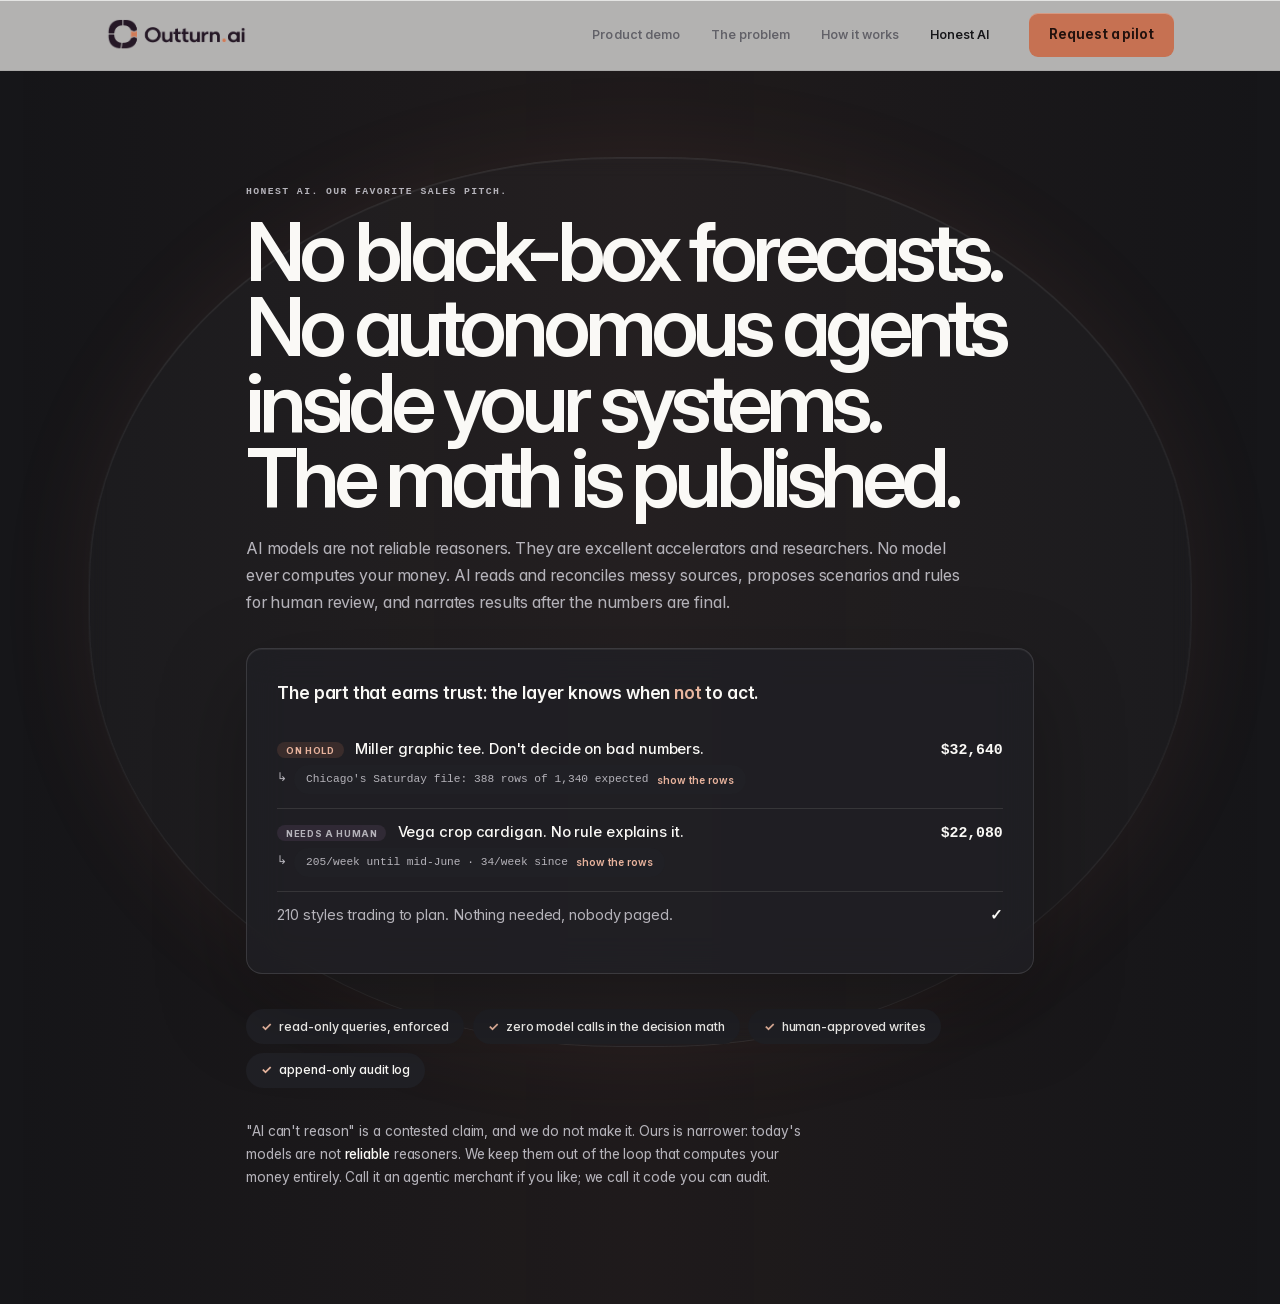
==== commit c79b9c7b: "Add restrained glass depth across the site" ====
--- a/honest-ai.html
+++ b/honest-ai.html
@@ -7,7 +7,7 @@
   <meta name="description" content="Outturn uses AI to accelerate research and reconciliation while keeping decision math auditable and actions human-approved." />
   <link rel="icon" href="data:image/svg+xml,<svg xmlns='http://www.w3.org/2000/svg' viewBox='0 0 32 32'><rect width='32' height='32' rx='7' fill='%231A131B'/><rect x='9' y='20' width='5' height='5' fill='%23C9795B'/></svg>" />
   <link rel="preload" href="fonts/InterVariable.woff2" as="font" type="font/woff2" crossorigin />
-  <link rel="stylesheet" href="styles.css?v=50" />
+  <link rel="stylesheet" href="styles.css?v=54" />
   <script>document.documentElement.classList.replace('no-js', 'js');</script>
 </head>
 <body class="honest-page">
--- a/styles.css
+++ b/styles.css
@@ -794,6 +794,201 @@
 @media(max-width:820px){
   .fireday__body{grid-template-columns:1fr}
   .fireday__strategy{min-height:28rem;border-top:1px solid rgba(250,249,246,.11);border-left:0}
+}
+
+/* =========================================================================
+   GLASS DEPTH FOR STANDALONE PAGES V1
+   Extends the homepage visual language without changing page content.
+   ========================================================================= */
+.how-page .nav,.problem-page .nav,.honest-page .nav{
+  background:rgba(247,245,242,.7);
+  border-bottom-color:rgba(35,27,32,.07);
+  -webkit-backdrop-filter:blur(24px) saturate(125%);
+  backdrop-filter:blur(24px) saturate(125%);
+  box-shadow:0 1px 0 rgba(255,255,255,.65) inset;
+}
+.how-page .nav.scrolled,.problem-page .nav.scrolled,.honest-page .nav.scrolled{
+  background:rgba(247,245,242,.84);
+  border-bottom-color:rgba(35,27,32,.1);
+  box-shadow:0 1px 0 rgba(255,255,255,.72) inset,0 12px 34px rgba(35,27,32,.055);
+}
+.how-page,.problem-page{
+  background:
+    linear-gradient(rgba(22,22,25,.018) 1px,transparent 1px),
+    linear-gradient(90deg,rgba(22,22,25,.018) 1px,transparent 1px),
+    linear-gradient(145deg,#f8f6f3 0%,#f0ece9 56%,#f6f3ef 100%);
+  background-size:72px 72px,72px 72px,auto;
+  background-attachment:fixed;
+}
+.how-intro,.problem-intro{
+  position:relative;
+  isolation:isolate;
+  overflow:hidden;
+}
+.how-intro::before,.problem-intro::before{
+  content:"";
+  position:absolute;
+  z-index:-2;
+  inset:0;
+  background:
+    radial-gradient(circle at 17% 24%,rgba(205,151,126,.2),transparent 28%),
+    radial-gradient(circle at 84% 16%,rgba(119,126,154,.13),transparent 31%),
+    radial-gradient(circle at 54% 88%,rgba(255,255,255,.88),transparent 39%);
+  pointer-events:none;
+}
+.how-intro::after,.problem-intro::after{
+  content:"";
+  position:absolute;
+  z-index:-1;
+  left:50%;
+  bottom:-42%;
+  width:min(82vw,1080px);
+  height:66%;
+  transform:translateX(-50%);
+  border:1px solid rgba(255,255,255,.65);
+  border-radius:50%;
+  background:rgba(255,255,255,.2);
+  box-shadow:0 -30px 90px rgba(255,255,255,.46),0 1px 0 rgba(255,255,255,.74) inset;
+  -webkit-backdrop-filter:blur(18px);
+  backdrop-filter:blur(18px);
+  pointer-events:none;
+}
+.how-intro>.container,.problem-intro>.container{position:relative;z-index:1}
+.how-page .simple-system{position:relative}
+.how-page .simple-system::before{
+  content:"";
+  position:absolute;
+  inset:-5rem 0 0;
+  z-index:-1;
+  background:
+    radial-gradient(circle at 85% 18%,rgba(176,185,207,.14),transparent 28%),
+    radial-gradient(circle at 10% 48%,rgba(201,121,91,.1),transparent 30%);
+  pointer-events:none;
+}
+.how-page .simple-system__frame{
+  border-color:rgba(255,255,255,.11);
+  box-shadow:
+    0 0 0 12px rgba(255,255,255,.25),
+    0 0 0 13px rgba(255,255,255,.58),
+    0 34px 90px rgba(30,20,27,.2);
+}
+.problem-page .problem-main{min-height:calc(100svh - var(--nav-h));display:grid;align-items:center}
+.problem-page .problem-intro{width:100%}
+.problem-page .problem-intro .container{
+  padding-top:clamp(1.25rem,4vw,3.5rem);
+  padding-bottom:clamp(1.25rem,4vw,3.5rem);
+}
+.honest-page{
+  position:relative;
+  background:
+    radial-gradient(circle at 14% 18%,rgba(201,121,91,.16),transparent 28%),
+    radial-gradient(circle at 84% 12%,rgba(103,111,145,.14),transparent 30%),
+    #161619;
+}
+.honest-page #honest{position:relative;isolation:isolate;overflow:hidden}
+.honest-page #honest::after{
+  content:"";
+  position:absolute;
+  z-index:-1;
+  left:50%;
+  top:7%;
+  width:min(86vw,1180px);
+  height:72%;
+  transform:translateX(-50%);
+  border:1px solid rgba(255,255,255,.08);
+  border-radius:48%;
+  background:rgba(255,255,255,.025);
+  box-shadow:0 0 100px rgba(201,121,91,.08),0 1px 0 rgba(255,255,255,.06) inset;
+  -webkit-backdrop-filter:blur(10px);
+  backdrop-filter:blur(10px);
+  pointer-events:none;
+}
+.honest-page #honest>.container{position:relative;z-index:1}
+.honest-page #honest .recon-ledger{
+  border-color:rgba(255,255,255,.12);
+  background:rgba(32,32,37,.74);
+  box-shadow:0 32px 90px rgba(0,0,0,.28),0 1px 0 rgba(255,255,255,.06) inset;
+  -webkit-backdrop-filter:blur(18px) saturate(115%);
+  backdrop-filter:blur(18px) saturate(115%);
+}
+@media(max-width:820px){
+  .how-page,.problem-page{background-attachment:scroll}
+  .how-intro::after,.problem-intro::after{bottom:-18%;width:112vw;height:38%}
+  .how-page .simple-system__frame{box-shadow:0 0 0 6px rgba(255,255,255,.25),0 0 0 7px rgba(255,255,255,.56),0 26px 60px rgba(30,20,27,.18)}
+}
+
+/* =========================================================================
+   CONTROLLED GLASS DEPTH V1
+   Restrained translucent layers for the homepage only.
+   ========================================================================= */
+body:not(.problem-page):not(.how-page):not(.honest-page) .nav{
+  background:rgba(247,245,242,.68);
+  border-bottom-color:rgba(35,27,32,.07);
+  -webkit-backdrop-filter:blur(24px) saturate(125%);
+  backdrop-filter:blur(24px) saturate(125%);
+  box-shadow:0 1px 0 rgba(255,255,255,.62) inset;
+}
+body:not(.problem-page):not(.how-page):not(.honest-page) .nav.scrolled{
+  background:rgba(247,245,242,.82);
+  border-bottom-color:rgba(35,27,32,.1);
+  box-shadow:0 1px 0 rgba(255,255,255,.7) inset,0 12px 34px rgba(35,27,32,.055);
+}
+body:not(.problem-page):not(.how-page):not(.honest-page) .hero{
+  isolation:isolate;
+  overflow:hidden;
+  background:
+    linear-gradient(rgba(22,22,25,.018) 1px,transparent 1px),
+    linear-gradient(90deg,rgba(22,22,25,.018) 1px,transparent 1px),
+    linear-gradient(145deg,#f8f6f3 0%,#f0ece9 54%,#f6f3ef 100%);
+  background-size:72px 72px,72px 72px,auto;
+}
+body:not(.problem-page):not(.how-page):not(.honest-page) .hero::before{
+  z-index:-2;
+  background:
+    radial-gradient(circle at 18% 24%,rgba(205,151,126,.2),transparent 27%),
+    radial-gradient(circle at 82% 18%,rgba(119,126,154,.13),transparent 30%),
+    radial-gradient(circle at 54% 86%,rgba(255,255,255,.9),transparent 38%);
+  filter:blur(3px);
+}
+body:not(.problem-page):not(.how-page):not(.honest-page) .hero::after{
+  z-index:-1;
+  left:50%;
+  bottom:-18%;
+  width:min(82vw,1080px);
+  height:55%;
+  border:1px solid rgba(255,255,255,.62);
+  border-radius:50%;
+  background:rgba(255,255,255,.22);
+  box-shadow:0 -30px 90px rgba(255,255,255,.48),0 1px 0 rgba(255,255,255,.72) inset;
+  -webkit-backdrop-filter:blur(18px);
+  backdrop-filter:blur(18px);
+}
+body:not(.problem-page):not(.how-page):not(.honest-page) .hero__editorial{
+  position:relative;
+  z-index:1;
+}
+body:not(.problem-page):not(.how-page):not(.honest-page) .hero__chips{
+  overflow:hidden;
+  border:1px solid rgba(255,255,255,.72);
+  border-radius:12px;
+  background:rgba(255,255,255,.34);
+  box-shadow:0 12px 38px rgba(45,34,40,.06),0 1px 0 rgba(255,255,255,.78) inset;
+  -webkit-backdrop-filter:blur(16px) saturate(120%);
+  backdrop-filter:blur(16px) saturate(120%);
+}
+body:not(.problem-page):not(.how-page):not(.honest-page) .hero__chips li+li{
+  border-left-color:rgba(41,31,37,.09);
+}
+body:not(.problem-page):not(.how-page):not(.honest-page) .demo-scrolly{
+  position:relative;
+  background:
+    radial-gradient(circle at 82% 20%,rgba(176,185,207,.13),transparent 26%),
+    radial-gradient(circle at 12% 42%,rgba(201,121,91,.09),transparent 28%);
+}
+@media(max-width:820px){
+  body:not(.problem-page):not(.how-page):not(.honest-page) .hero::after{bottom:-9%;height:32%;width:110vw}
+  body:not(.problem-page):not(.how-page):not(.honest-page) .hero__chips{border-radius:10px;padding-inline:.8rem}
+  body:not(.problem-page):not(.how-page):not(.honest-page) .hero__chips li+li{border-left:0}
 }
 @media(max-width:520px){
   .fireday__top{align-items:flex-start}
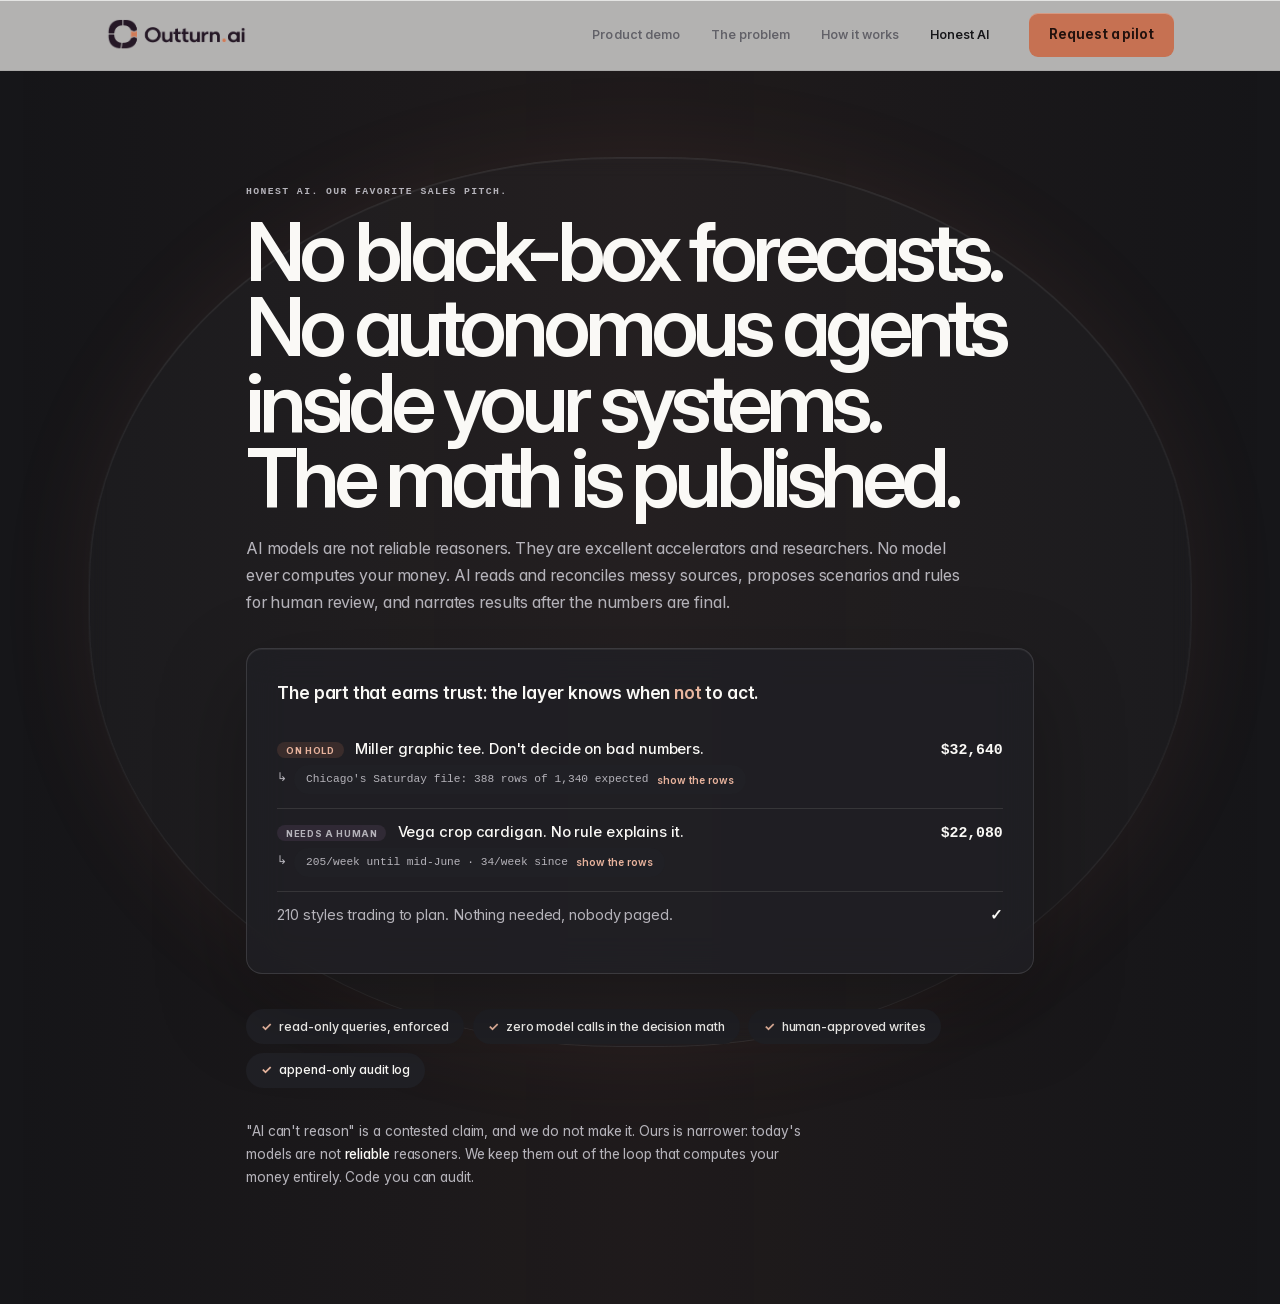
==== commit d27ceb10: "Honest positioning + click-through demo with library and rules Positioning (5-persona review: YC, a1" ====
--- a/honest-ai.html
+++ b/honest-ai.html
@@ -7,7 +7,7 @@
   <meta name="description" content="Outturn uses AI to accelerate research and reconciliation while keeping decision math auditable and actions human-approved." />
   <link rel="icon" href="data:image/svg+xml,<svg xmlns='http://www.w3.org/2000/svg' viewBox='0 0 32 32'><rect width='32' height='32' rx='7' fill='%231A131B'/><rect x='9' y='20' width='5' height='5' fill='%23C9795B'/></svg>" />
   <link rel="preload" href="fonts/InterVariable.woff2" as="font" type="font/woff2" crossorigin />
-  <link rel="stylesheet" href="styles.css?v=54" />
+  <link rel="stylesheet" href="styles.css?v=69" />
   <script>document.documentElement.classList.replace('no-js', 'js');</script>
 </head>
 <body class="honest-page">
@@ -78,7 +78,7 @@
           <span>human-approved writes</span>
           <span>append-only audit log</span>
         </div>
-        <p class="honesty">"AI can't reason" is a contested claim, and we do not make it. Ours is narrower: today's models are not <em>reliable</em> reasoners. We keep them out of the loop that computes your money entirely. Call it an agentic merchant if you like; we call it code you can audit.</p>
+        <p class="honesty">"AI can't reason" is a contested claim, and we do not make it. Ours is narrower: today's models are not <em>reliable</em> reasoners. We keep them out of the loop that computes your money entirely. Code you can audit.</p>
       </div>
     </section>
   </main>
--- a/styles.css
+++ b/styles.css
@@ -488,6 +488,8 @@
 .dstage__h{font-size:clamp(1.15rem,2vw,1.45rem);font-weight:700;letter-spacing:-.02em;line-height:1.2;
   color:var(--on-dark);margin:0 0 .5rem}
 .dstage__sub{font-size:.84rem;color:var(--on-dark-muted);margin:0 0 1.1rem;line-height:1.6}
+.dcontext-exposure{margin-top:-.35rem;color:var(--on-dark-muted)}
+.dcontext-exposure b{color:var(--accent-soft);font-weight:650}
 .dqueue{display:grid;gap:.42rem;margin:.1rem 0 .3rem}.dqueue__item{display:grid;grid-template-columns:minmax(0,1fr) auto;gap:.15rem .8rem;padding:.55rem .7rem;border:1px solid rgba(251,247,243,.12);border-radius:9px;background:rgba(251,247,243,.035)}.dqueue__item span{grid-column:1/-1;font:600 .5rem/1 var(--mono);letter-spacing:.08em;text-transform:uppercase;color:var(--on-dark-muted)}.dqueue__item b{font-size:.7rem;letter-spacing:-.015em;color:var(--on-dark)}.dqueue__item small{align-self:end;font:600 .53rem/1 var(--mono);color:var(--accent-soft);white-space:nowrap}.dqueue__item--urgent{border-color:rgba(201,121,91,.65);background:rgba(201,121,91,.1)}.dqueue__item--urgent span{color:var(--accent-soft)}
 .dstage__actions{display:flex;flex-wrap:wrap;gap:.5rem;margin-top:auto;padding-top:1rem}
 
@@ -551,24 +553,50 @@
   font-family:var(--mono);font-size:.72rem;line-height:1.8;color:var(--on-dark-muted)}
 .dmath b{color:var(--gold)}
 
-/* stage 3: options + decision block + checks */
-.dpills{display:flex;flex-wrap:wrap;align-items:center;gap:.45rem;margin:.4rem 0 .9rem}
-.dpills>span{font-size:.72rem;color:var(--on-dark-muted)}
-.dpill{border:1px solid rgba(251,247,243,.22);border-radius:999px;background:transparent;color:var(--on-dark);
-  font-size:.72rem;font-weight:700;padding:.45rem .85rem;cursor:pointer;transition:background .15s,color .15s,border-color .15s}
-.dpill.is-selected{background:var(--accent-soft);border-color:var(--accent-soft);color:var(--black)}
-.ddecision{background:var(--dark-2);border-radius:18px;:1.1rem 1.2rem;margin-bottom:.9rem}
-.ddecision small{display:block;font-size:.58rem;text-transfofdsfrm:uppercase;letter-spacing:.08em;
+/* stage 3: commercial outcomes + prepared decision */
+.ddecision-intro{max-width:68ch;margin-bottom:.8rem}
+.doptions{display:grid;grid-template-columns:1fr 1fr;gap:.55rem;margin:.1rem 0 .8rem}
+.doption{position:relative;display:flex;flex-direction:column;min-width:0;text-align:left;border:1px solid rgba(251,247,243,.16);border-radius:12px;background:rgba(251,247,243,.035);color:var(--on-dark);padding:.85rem;cursor:pointer;transition:border-color .15s,background .15s,transform .15s}
+.doption:hover{border-color:rgba(251,247,243,.34);transform:translateY(-1px)}
+.doption.is-selected{border-color:var(--accent);background:rgba(201,121,91,.09);box-shadow:0 0 0 1px rgba(201,121,91,.18) inset}
+.doption__label{font:650 .5rem/1 var(--mono);letter-spacing:.1em;text-transform:uppercase;color:var(--accent-soft);margin-bottom:.45rem}
+.doption>strong{font-size:.9rem;line-height:1.25;letter-spacing:-.015em;margin-bottom:.35rem}
+.doption__summary{min-height:3.2em;font-size:.66rem;line-height:1.5;color:var(--on-dark-muted)}
+.doption__columns{display:grid;grid-template-columns:1fr 1fr;gap:.65rem;margin-top:.65rem;padding-top:.65rem;border-top:1px solid rgba(251,247,243,.11)}
+.doption__columns>span{font-size:.58rem;line-height:1.55;color:var(--on-dark-muted)}
+.doption__columns small{display:block;font:650 .48rem/1 var(--mono);letter-spacing:.08em;text-transform:uppercase;color:var(--on-dark);margin-bottom:.35rem}
+.doption__policy{font-size:.58rem;color:#9FD3B8;margin-top:.65rem}
+.doption__badge{position:absolute;top:.7rem;right:.7rem;padding:.22rem .38rem;border-radius:4px;background:var(--accent);color:var(--black);font:700 .43rem/1 var(--mono);letter-spacing:.05em;text-transform:uppercase}
+.dcomparison{border:1px solid rgba(251,247,243,.13);border-radius:10px;overflow:hidden;margin-bottom:.8rem}
+.dcomparison__row{display:grid;grid-template-columns:minmax(9rem,1.35fr) 1fr 1fr;align-items:center;border-top:1px solid rgba(251,247,243,.09)}
+.dcomparison__row:first-child{border-top:0;background:rgba(251,247,243,.045)}
+.dcomparison__row>*{min-width:0;padding:.38rem .55rem;font-size:.58rem;line-height:1.3}
+.dcomparison__row>span{color:var(--on-dark-muted)}
+.dcomparison__row>b{color:var(--on-dark);font-weight:650;border-left:1px solid rgba(251,247,243,.08)}
+.dcomparison__head b{font:650 .48rem/1.2 var(--mono);letter-spacing:.06em;text-transform:uppercase;color:var(--accent-soft)}
+.ddecision{background:var(--dark-2);border-radius:12px;padding:1.1rem 1.2rem;margin-bottom:.7rem}
+.ddecision small{display:block;font-size:.58rem;text-transform:uppercase;letter-spacing:.08em;
   color:var(--on-dark-muted);margin-bottom:.4rem}
 .ddecision__rec{display:block;font-size:1.05rem;font-weight:650;letter-spacing:-.015em;line-height:1.3;
-  color:var(--on-dark);margin-bottom:.9rem}
+  color:var(--on-dark);margin-bottom:.35rem}
+.ddecision__why{font-size:.68rem;line-height:1.55;color:var(--on-dark-muted);margin:0 0 .85rem;max-width:70ch}
 .ddecision__money{display:flex;gap:1.8rem;flex-wrap:wrap;margin-bottom:1rem}
 .ddecision__money b{display:block;font-size:1rem;font-weight:700;color:var(--gold);margin-top:.2rem}
+.ddecision__actions{display:flex;gap:.45rem;flex-wrap:wrap}
+.ddecision__helper{font-size:.58rem;line-height:1.5;color:var(--on-dark-muted);margin:.65rem 0 0}
+.dvalidation{padding:.65rem .8rem;border:1px solid rgba(159,211,184,.25);border-radius:10px;background:rgba(63,114,91,.1)}
 .dchecks{display:flex;flex-direction:column;gap:.55rem}
-.dcheck{border-top:1px solid rgba(251,247,243,.12);padding-top:.5rem}
+.dcheck{padding:0}
 .dcheck b{display:block;font-size:.74rem;font-weight:700;color:#9FD3B8;margin-bottom:.15rem}
 .dcheck span{display:block;font-size:.7rem;color:var(--on-dark-muted);line-height:1.5}
 .dcheck--warn b{color:var(--gold)}
+
+@media(max-width:720px){
+  .doptions{grid-template-columns:1fr}
+  .doption__summary{min-height:0}
+  .dcomparison__row{grid-template-columns:minmax(7.5rem,1.25fr) 1fr 1fr}
+  .dcomparison__row>*{padding:.35rem;font-size:.52rem}
+}
 
 /* stage 4: timeline */
 .dstatus{align-self:flex-start;font-size:.64rem;font-weight:700;color:#9FD3B8;background:rgba(63,114,91,.28);
@@ -706,7 +734,7 @@
 .demo-panel{border-radius:18px;background:linear-gradient(155deg,#181117 0%,#161015 70%);border:1px solid rgba(255,255,255,.075);box-shadow:0 34px 80px rgba(32,18,26,.2),0 2px 0 rgba(255,255,255,.04) inset;padding:1.4rem 1.5rem 1.05rem}
 .demo-panel::before{content:"";position:absolute;left:1.5rem;right:1.5rem;top:0;height:2px;background:linear-gradient(90deg,var(--accent),rgba(198,113,82,0));opacity:.8}
 .demo-panel__profile{border-radius:8px}
-.demo-panel__sample,.dpill,.stage,.tag-taught{border-radius:6px}
+.demo-panel__sample,.stage,.tag-taught{border-radius:6px}
 .demo-rail{gap:9px}
 .demo-rail button{font-size:.56rem;letter-spacing:.07em}
 .dqueue__item{border-radius:8px;background:rgba(255,255,255,.025)}
@@ -1397,3 +1425,244 @@
   .footer__right{justify-content:flex-start}
   .footer__links{justify-content:flex-start}
 }
+
+/* Problem page: company memory at the moment of commercial decision */
+.problem-page .problem-main{display:block;min-height:0;padding-top:var(--nav-h)}
+.problem-page .problem-intro{position:relative;overflow:hidden;padding:clamp(6rem,10vw,9rem) 0 clamp(5rem,8vw,7rem);text-align:center}
+.problem-page .problem-intro .container{position:relative;z-index:1;display:flex;flex-direction:column;align-items:center}
+.problem-page .problem-intro h1{max-width:16ch;margin:.55rem 0 1.25rem;font-size:var(--page-title);font-weight:585;line-height:.92;letter-spacing:-.075em}
+.problem-page .problem-intro>div>p:not(.eyebrow):not(.problem-intro__support){max-width:750px;margin:0;color:var(--muted);font-size:var(--body-large);font-weight:420;line-height:1.66;letter-spacing:-.009em}
+.problem-page .problem-intro>div>.problem-intro__consequence{margin-top:.8rem;color:var(--black);font-weight:560}
+.problem-intro__support{max-width:680px;margin:1.8rem 0 0;padding-top:1.3rem;border-top:1px solid rgba(23,17,22,.13);color:var(--black);font-size:clamp(1rem,1.5vw,1.2rem);font-weight:650;letter-spacing:-.02em}
+.problem-story{padding:clamp(5rem,9vw,8rem) 0;border-top:1px solid rgba(23,17,22,.09)}
+.problem-story:nth-of-type(even){background:rgba(255,255,255,.32)}
+.problem-story__grid{display:grid;grid-template-columns:minmax(0,.82fr) minmax(28rem,1.18fr);gap:clamp(3rem,7vw,7rem);align-items:center}
+.problem-story__grid--reverse{grid-template-columns:minmax(28rem,1.18fr) minmax(0,.82fr)}
+.problem-story__copy{max-width:39rem}.problem-story__copy--wide{max-width:850px;margin:0 auto clamp(3rem,5vw,4.5rem);text-align:center}
+.problem-story__number{margin:0 0 1.1rem;color:var(--accent-text);font:650 .65rem/1 var(--mono);letter-spacing:.12em;text-transform:uppercase}
+.problem-story__copy h2,.problem-closing h2{margin:0;color:var(--black);font-size:clamp(2.15rem,4.3vw,4.15rem);font-weight:590;line-height:.98;letter-spacing:-.062em}
+.problem-story__copy>p:not(.problem-story__number):not(.problem-story__closing){margin:1.35rem 0 0;color:var(--muted);font-size:clamp(.98rem,1.35vw,1.1rem);line-height:1.7;letter-spacing:-.008em}
+.problem-story__closing{margin:1.4rem 0 0;padding-left:1rem;border-left:2px solid var(--accent);color:var(--black);font-size:.93rem;font-weight:620;line-height:1.6}
+.problem-story__copy--wide .problem-story__closing{max-width:690px;margin:1.4rem auto 0;padding:1.2rem 0 0;border-top:1px solid rgba(23,17,22,.13);border-left:0}
+.context-scene{position:relative;min-height:34rem;overflow:hidden;border:1px solid #303036;border-radius:14px;background:#161619;color:#FAF9F6;box-shadow:0 30px 75px rgba(20,20,24,.14)}
+.context-scene::before{content:"";position:absolute;inset:0;background:radial-gradient(circle at 50% 48%,rgba(198,113,82,.13),transparent 28%),linear-gradient(rgba(250,249,246,.026) 1px,transparent 1px),linear-gradient(90deg,rgba(250,249,246,.026) 1px,transparent 1px);background-size:auto,3rem 3rem,3rem 3rem;mask-image:linear-gradient(to bottom,transparent,black 15%,black 85%,transparent)}
+.context-scene::after{content:"";position:absolute;left:50%;top:48%;width:15rem;height:15rem;border:1px dashed rgba(198,113,82,.28);border-radius:50%;transform:translate(-50%,-50%)}
+.context-scene__source{position:absolute;z-index:2;width:10.2rem;padding:.75rem .8rem;border:1px solid rgba(250,249,246,.13);border-radius:7px;background:#202025;box-shadow:0 10px 25px rgba(0,0,0,.12);transition:opacity .6s ease,border-color .25s ease,background .25s ease,box-shadow .25s ease}
+.context-scene__source::after{content:"";position:absolute;width:clamp(2rem,5vw,4.5rem);height:1px;background:linear-gradient(90deg,rgba(198,113,82,.65),rgba(198,113,82,.08));transform-origin:left center}
+.context-scene__source small,.context-scene__decision small{display:block;color:#8F8D94;font:650 .48rem/1 var(--mono);letter-spacing:.09em;text-transform:uppercase}
+.context-scene__source strong{display:block;margin-top:.38rem;color:#F2F0EE;font-size:.75rem;letter-spacing:-.01em}.context-scene__source span{display:block;margin-top:.25rem;color:#97949A;font-size:.58rem;line-height:1.35}
+.context-scene__source--sales{--r:-2deg;--delay:0s;left:4%;top:8%;transform:rotate(var(--r))}.context-scene__source--sales::after{left:100%;top:72%;transform:rotate(27deg)}
+.context-scene__source--reports{--r:2deg;--delay:-1.4s;right:4%;top:7%;transform:rotate(var(--r))}.context-scene__source--reports::after{right:100%;top:75%;transform:rotate(153deg)}
+.context-scene__source--memory{--r:1deg;--delay:-2.6s;left:2%;top:40%;transform:rotate(var(--r))}.context-scene__source--memory::after{left:100%;top:50%;transform:rotate(2deg)}
+.context-scene__source--inventory{--r:-1deg;--delay:-.8s;right:2%;top:38%;transform:rotate(var(--r))}.context-scene__source--inventory::after{right:100%;top:50%;transform:rotate(178deg)}
+.context-scene__source--people{--r:-1deg;--delay:-3.2s;left:8%;bottom:8%;transform:rotate(var(--r))}.context-scene__source--people::after{left:100%;top:20%;transform:rotate(-28deg)}
+.context-scene__source--conversation{--r:1.5deg;--delay:-1.9s;right:7%;bottom:7%;transform:rotate(var(--r))}.context-scene__source--conversation::after{right:100%;top:20%;transform:rotate(207deg)}
+.context-scene__decision{position:absolute;z-index:3;left:50%;top:48%;width:14rem;padding:1.25rem;transform:translate(-50%,-50%);border:1px solid rgba(198,113,82,.55);border-radius:10px;background:#171418;box-shadow:0 0 0 .5rem rgba(22,22,25,.8),0 18px 50px rgba(0,0,0,.28);text-align:center}
+.context-scene__decision strong{display:block;margin:.55rem 0;color:#FAF9F6;font-size:1.15rem;line-height:1.1;letter-spacing:-.035em}.context-scene__decision span{color:#A29FA5;font-size:.62rem}
+.context-scene__note{position:absolute;z-index:3;left:50%;top:69%;margin:0;transform:translateX(-50%);color:#C7C3C6;font-size:.65rem;font-weight:600;line-height:1.45;text-align:center;white-space:nowrap}.context-scene__note::before{content:"";display:block;width:1px;height:1.3rem;margin:0 auto .5rem;background:var(--accent)}
+.js .context-scene__source,.js .context-scene__decision,.js .context-scene__note{opacity:0}
+.js .context-scene.is-in-view .context-scene__source{opacity:1;animation:context-float 7s ease-in-out var(--delay) infinite}
+.js .context-scene.is-in-view .context-scene__source--sales{transition-delay:.05s}.js .context-scene.is-in-view .context-scene__source--reports{transition-delay:.13s}.js .context-scene.is-in-view .context-scene__source--memory{transition-delay:.21s}.js .context-scene.is-in-view .context-scene__source--inventory{transition-delay:.29s}.js .context-scene.is-in-view .context-scene__source--people{transition-delay:.37s}.js .context-scene.is-in-view .context-scene__source--conversation{transition-delay:.45s}
+.js .context-scene.is-in-view .context-scene__decision{opacity:1;transition:opacity .65s ease .48s;animation:context-decision-breathe 4.8s ease-in-out 1.2s infinite}
+.js .context-scene.is-in-view .context-scene__note{opacity:1;transition:opacity .6s ease .72s}
+.context-scene.is-in-view .context-scene__source::after{animation:context-line-pulse 4.2s ease-in-out var(--delay) infinite}
+.context-scene__source:hover{z-index:5;border-color:rgba(198,113,82,.72);background:#272128;box-shadow:0 15px 35px rgba(0,0,0,.25)}.context-scene__source:hover::after{opacity:1;filter:brightness(1.7)}
+@keyframes context-float{0%,100%{transform:rotate(var(--r)) translateY(0)}50%{transform:rotate(var(--r)) translateY(-5px)}}
+@keyframes context-line-pulse{0%,100%{opacity:.22}45%,65%{opacity:.9}}
+@keyframes context-decision-breathe{0%,100%{box-shadow:0 0 0 .5rem rgba(22,22,25,.8),0 18px 50px rgba(0,0,0,.28)}50%{box-shadow:0 0 0 .5rem rgba(22,22,25,.8),0 18px 55px rgba(0,0,0,.28),0 0 28px rgba(198,113,82,.17)}}
+@media(prefers-reduced-motion:reduce){.js .context-scene__source,.js .context-scene__decision,.js .context-scene__note{opacity:1;animation:none!important;transition:none!important}.context-scene__source::after{animation:none!important}}
+.decision-memory-card{padding:clamp(1.5rem,3vw,2.3rem);border:1px solid #303036;border-radius:14px;background:#161619;color:#FAF9F6;box-shadow:0 32px 78px rgba(20,20,24,.15)}
+.decision-memory-card__top{display:flex;justify-content:space-between;gap:1rem;padding-bottom:1rem;border-bottom:1px solid rgba(250,249,246,.12)}
+.decision-memory-card__top span,.decision-memory-card__top small,.decision-memory-card__next small{font:650 .58rem/1.2 var(--mono);letter-spacing:.1em;text-transform:uppercase}.decision-memory-card__top span{color:#E1A28B}.decision-memory-card__top small{color:#8F8D94}
+.decision-memory-card h3{max-width:18ch;margin:1.3rem 0;font-size:clamp(1.5rem,2.8vw,2.35rem);line-height:1.04;letter-spacing:-.045em}
+.decision-memory-card ul{display:grid;gap:.7rem;margin:0;padding:0;list-style:none}.decision-memory-card li{position:relative;padding:.7rem .8rem .7rem 1.65rem;border:1px solid rgba(250,249,246,.1);border-radius:7px;background:rgba(250,249,246,.025);color:#C5C2C7;font-size:.76rem;line-height:1.55}
+.decision-memory-card li::before{content:"";position:absolute;left:.8rem;top:1.05rem;width:.32rem;height:.32rem;border-radius:50%;background:var(--accent)}
+.decision-memory-card__next{margin-top:1.2rem;padding:1rem;border-left:2px solid var(--accent);background:rgba(198,113,82,.09)}.decision-memory-card__next small{display:block;color:#A9A6AB;margin-bottom:.35rem}.decision-memory-card__next strong{font-size:.9rem}
+.combined-impact{max-width:1000px;margin:0 auto;padding:clamp(1.2rem,3vw,2rem);border:1px solid #303036;border-radius:14px;background:#161619;color:#FAF9F6;box-shadow:0 32px 78px rgba(20,20,24,.14)}
+.combined-impact__cards{display:grid;grid-template-columns:repeat(4,1fr);gap:.75rem}.combined-impact__cards article{min-height:7rem;padding:1rem;border:1px solid rgba(250,249,246,.12);border-radius:8px;background:rgba(250,249,246,.035)}
+.combined-impact__cards span{display:block;color:#96939A;font:600 .53rem/1 var(--mono);letter-spacing:.09em;text-transform:uppercase}.combined-impact__cards strong{display:block;margin-top:1.8rem;font-size:.9rem;line-height:1.25}
+.combined-impact__lines{display:grid;grid-template-columns:repeat(4,1fr);height:3.5rem;margin:0 .5rem}.combined-impact__lines i{position:relative;border-bottom:1px solid rgba(198,113,82,.7)}.combined-impact__lines i::before{content:"";position:absolute;left:50%;top:0;bottom:0;width:1px;background:linear-gradient(rgba(198,113,82,.2),rgba(198,113,82,.75))}
+.combined-impact__result{max-width:29rem;margin:0 auto;padding:1.2rem;text-align:center;border:1px solid rgba(198,113,82,.45);border-radius:8px;background:rgba(198,113,82,.1)}.combined-impact__result small{display:block;color:#A9A6AB;font:600 .53rem/1 var(--mono);letter-spacing:.08em;text-transform:uppercase}.combined-impact__result strong{display:block;margin-top:.45rem;font-size:1.2rem;letter-spacing:-.025em}
+.record-comparison{display:grid;grid-template-columns:.86fr 1.14fr;overflow:hidden;border:1px solid #303036;border-radius:14px;background:#161619;color:#FAF9F6;box-shadow:0 30px 75px rgba(20,20,24,.14)}.record-comparison>div{padding:clamp(1.3rem,3vw,2rem)}.record-comparison>div+div{border-left:1px solid rgba(250,249,246,.12);background:#202025}
+.record-comparison span{display:block;min-height:2.5rem;color:#A6A3A9;font:650 .57rem/1.35 var(--mono);letter-spacing:.09em;text-transform:uppercase}.record-comparison ul{display:grid;gap:.5rem;margin:1rem 0 0;padding:0;list-style:none}.record-comparison li{padding:.6rem .7rem;border-bottom:1px solid rgba(250,249,246,.09);color:#D2CFD3;font-size:.72rem}.record-comparison>div+div li{color:#FAF9F6}.record-comparison>div+div li::before{content:"";display:inline-block;width:.35rem;height:.35rem;margin-right:.55rem;border-radius:50%;background:var(--accent);vertical-align:.08rem}
+.learning-path{display:grid;grid-template-columns:auto 1fr auto 1fr auto 1fr auto 1fr auto;align-items:center;max-width:980px;margin:0 auto;padding:clamp(1.25rem,3vw,2rem);border:1px solid #303036;border-radius:14px;background:#161619;color:#FAF9F6;box-shadow:0 28px 70px rgba(20,20,24,.13)}
+.learning-path span{display:grid;place-items:center;min-width:7.5rem;min-height:5rem;padding:.7rem;border:1px solid rgba(250,249,246,.12);border-radius:8px;background:rgba(250,249,246,.035);font-size:.76rem;font-weight:650}.learning-path i{height:1px;background:linear-gradient(90deg,rgba(198,113,82,.3),var(--accent));position:relative}.learning-path i::after{content:"";position:absolute;right:0;top:-3px;width:6px;height:6px;border-top:1px solid var(--accent);border-right:1px solid var(--accent);transform:rotate(45deg)}.learning-path .learning-path__last{border-color:rgba(198,113,82,.55);background:rgba(198,113,82,.12);color:#E7B39F}
+.judgment-layer{display:grid;grid-template-columns:1fr;gap:.65rem;padding:1.35rem;border:1px solid #303036;border-radius:14px;background:#161619;color:#FAF9F6;box-shadow:0 30px 75px rgba(20,20,24,.14)}.judgment-layer>div{display:flex;flex-wrap:wrap;gap:.45rem;padding:.9rem;border:1px solid rgba(250,249,246,.11);border-radius:8px;background:rgba(250,249,246,.03)}.judgment-layer>div small{flex:0 0 100%;margin-bottom:.15rem;color:#98959C;font:650 .54rem/1 var(--mono);letter-spacing:.09em;text-transform:uppercase}.judgment-layer>div span{padding:.38rem .55rem;border:1px solid rgba(250,249,246,.12);border-radius:5px;color:#C8C5CA;font-size:.64rem}
+.judgment-layer>strong{padding:1rem;text-align:center;border-radius:8px;background:var(--accent);color:#21110D;font-size:1.15rem;letter-spacing:-.03em}.judgment-layer>strong small{display:block;margin-top:.3rem;font:650 .52rem/1 var(--mono);letter-spacing:.08em;text-transform:uppercase;opacity:.72}
+.problem-closing{padding:clamp(6rem,10vw,9rem) 0;text-align:center;border-top:1px solid rgba(23,17,22,.09);background:#E8E6E2}.problem-closing .container{display:flex;flex-direction:column;align-items:center}.problem-closing h2{max-width:15ch}.problem-closing>div>p:not(.eyebrow){max-width:700px;margin:1.4rem 0 0;color:var(--muted);font-size:clamp(.98rem,1.4vw,1.12rem);line-height:1.7}.problem-closing .problem-closing__final{color:var(--black);font-weight:650}.problem-closing .btn{margin-top:2rem}
+@media(max-width:900px){.problem-story__grid,.problem-story__grid--reverse{grid-template-columns:1fr;gap:2.5rem}.problem-story__grid--reverse .decision-memory-card{order:2}.problem-story__grid--reverse .problem-story__copy{order:1}.problem-story__copy{max-width:760px}.combined-impact__cards{grid-template-columns:1fr 1fr}.learning-path span{min-width:5.5rem}}
+@media(max-width:640px){.problem-page .problem-intro{padding:4.5rem 0 4rem;text-align:left}.problem-page .problem-intro .container{align-items:flex-start}.problem-page .problem-intro h1{font-size:clamp(2.8rem,13vw,4rem)}.problem-intro__support{margin-top:1.35rem}.problem-story{padding:4.25rem 0}.problem-story__copy--wide{text-align:left}.problem-story__copy--wide .problem-story__closing{margin-left:0;text-align:left}.context-scene{min-height:38rem}.context-scene__source{width:8.2rem;padding:.6rem}.context-scene__source::after{display:none}.context-scene__source--sales{left:4%;top:5%}.context-scene__source--reports{right:4%;top:5%}.context-scene__source--memory{left:3%;top:25%}.context-scene__source--inventory{right:3%;top:25%}.context-scene__source--people{left:4%;bottom:15%}.context-scene__source--conversation{right:4%;bottom:15%}.context-scene__decision{top:55%;width:12rem}.context-scene::after{top:55%;width:13rem;height:13rem}.context-scene__note{display:none}.combined-impact__cards{grid-template-columns:1fr 1fr;gap:.5rem}.combined-impact__cards article{min-height:6rem;padding:.75rem}.combined-impact__cards strong{margin-top:1.25rem;font-size:.78rem}.combined-impact__lines{display:none}.combined-impact__result{margin-top:.65rem}.record-comparison{grid-template-columns:1fr}.record-comparison>div+div{border-top:1px solid rgba(250,249,246,.12);border-left:0}.record-comparison span{min-height:0}.learning-path{grid-template-columns:1fr;padding:1rem}.learning-path span{min-height:3.4rem}.learning-path i{width:1px;height:1.3rem;margin:0 auto;background:linear-gradient(rgba(198,113,82,.3),var(--accent))}.learning-path i::after{right:-3px;top:auto;bottom:0;transform:rotate(135deg)}.problem-closing{text-align:left}.problem-closing .container{align-items:flex-start}}
+
+.problem-gap{padding:clamp(6rem,10vw,9rem) 0;background:#161619;color:#FAF9F6;text-align:center}
+.problem-gap .problem-story__number{color:#E1A28B}
+.problem-gap h2{max-width:18ch;margin:0 auto;color:#FAF9F6;font-size:clamp(2.7rem,5.8vw,5.6rem);font-weight:580;line-height:.93;letter-spacing:-.072em}
+.problem-gap>.container--narrow>p:last-child{max-width:650px;margin:1.5rem auto 0;color:#AAA7AD;font-size:clamp(1rem,1.5vw,1.18rem);line-height:1.65}
+.decision-layer{display:grid;grid-template-columns:1fr minmax(13rem,.75fr) 1fr;gap:.75rem;align-items:stretch;margin-top:clamp(3rem,6vw,5rem);padding:1rem;border:1px solid rgba(250,249,246,.12);border-radius:14px;background:#111114;text-align:left}
+.decision-layer__side{display:grid;grid-template-columns:1fr 1fr;gap:.5rem;padding:1rem;border:1px solid rgba(250,249,246,.1);border-radius:9px;background:#1D1D21}
+.decision-layer__side small{grid-column:1/-1;margin-bottom:.35rem;color:#96939A;font:650 .55rem/1 var(--mono);letter-spacing:.1em;text-transform:uppercase}
+.decision-layer__side span{padding:.65rem;border:1px solid rgba(250,249,246,.1);border-radius:6px;color:#C8C5CA;font-size:.65rem;line-height:1.35}
+.decision-layer__center{position:relative;display:flex;flex-direction:column;align-items:center;justify-content:center;min-height:13rem;padding:1rem;border-radius:9px;background:var(--accent);color:#21110D;text-align:center}
+.decision-layer__center::before,.decision-layer__center::after{content:"";position:absolute;top:50%;width:.75rem;height:1px;background:var(--accent)}.decision-layer__center::before{right:100%}.decision-layer__center::after{left:100%}
+.decision-layer__center small{font:700 .5rem/1.2 var(--mono);letter-spacing:.09em;text-transform:uppercase;opacity:.7}.decision-layer__center strong{margin:.55rem 0;font-size:2rem;letter-spacing:-.06em}.decision-layer__center span{font-size:.62rem;font-weight:650}
+.problem-story--lifecycle{background:#F0EEEA}
+.lifecycle-compare{max-width:1040px;margin:0 auto;overflow:hidden;border:1px solid #303036;border-radius:14px;background:#161619;color:#FAF9F6;box-shadow:0 30px 75px rgba(20,20,24,.14)}
+.lifecycle-compare__row{display:grid;grid-template-columns:6rem 1fr auto 1fr auto 1fr auto 1fr;align-items:center;gap:.55rem;padding:1.35rem}
+.lifecycle-compare__row+.lifecycle-compare__row{border-top:1px solid rgba(250,249,246,.12)}
+.lifecycle-compare__row>strong{color:#99969D;font:650 .58rem/1 var(--mono);letter-spacing:.1em;text-transform:uppercase}
+.lifecycle-compare__row>span{display:grid;place-items:center;min-height:4rem;padding:.6rem;border:1px solid rgba(250,249,246,.11);border-radius:7px;color:#A7A4AA;font-size:.68rem;font-weight:600;text-align:center}
+.lifecycle-compare__row>i{width:1.1rem;height:1px;background:rgba(250,249,246,.14);position:relative}.lifecycle-compare__row>i::after{content:"";position:absolute;right:0;top:-2px;width:4px;height:4px;border-top:1px solid currentColor;border-right:1px solid currentColor;transform:rotate(45deg)}
+.lifecycle-compare__row--today>i{background:linear-gradient(90deg,rgba(250,249,246,.15),transparent)}.lifecycle-compare__row--today .is-recorded{border-color:rgba(250,249,246,.35);background:rgba(250,249,246,.08);color:#FAF9F6}
+.lifecycle-compare__row--outturn{background:rgba(198,113,82,.06)}.lifecycle-compare__row--outturn>strong{color:#E1A28B}.lifecycle-compare__row--outturn>span{border-color:rgba(198,113,82,.4);color:#FAF9F6}.lifecycle-compare__row--outturn>i{color:var(--accent);background:var(--accent)}
+@media(max-width:820px){.decision-layer{grid-template-columns:1fr}.decision-layer__center{min-height:8rem;order:-1}.decision-layer__center::before,.decision-layer__center::after{display:none}.lifecycle-compare__row{grid-template-columns:1fr 1fr;gap:.5rem}.lifecycle-compare__row>strong{grid-column:1/-1;margin-bottom:.3rem}.lifecycle-compare__row>i{display:none}}
+@media(max-width:520px){.problem-gap{text-align:left}.problem-gap h2{margin-left:0}.problem-gap>.container--narrow>p:last-child{margin-left:0}.decision-layer__side{grid-template-columns:1fr}.lifecycle-compare__row{grid-template-columns:1fr}.lifecycle-compare__row>strong{grid-column:auto}}
+
+/* ROI section on How It Works */
+.roi-page{margin-top:clamp(5rem,9vw,8rem);border-top:1px solid rgba(23,17,22,.1)}
+.roi-page__intro{display:flex;flex-direction:column;align-items:center;padding:clamp(6rem,10vw,9rem) 0;text-align:center}
+.roi-page__intro h2{max-width:16ch;margin:.5rem 0 1.4rem;font-size:clamp(3rem,6vw,5.8rem);font-weight:585;line-height:.93;letter-spacing:-.072em}
+.roi-page__intro>p:not(.eyebrow){max-width:720px;margin:.35rem 0;color:var(--muted);font-size:clamp(1rem,1.4vw,1.15rem);line-height:1.65}
+.roi-page__intro>span{margin-top:1.5rem;padding:.48rem .7rem;border:1px solid rgba(23,17,22,.13);border-radius:6px;background:rgba(255,255,255,.38);color:var(--accent-text);font:650 .58rem/1 var(--mono);letter-spacing:.08em;text-transform:uppercase}
+.roi-summary,.roi-breakdown,.roi-model,.roi-pilot,.roi-compound{padding:clamp(4.5rem,8vw,7rem) 0;border-top:1px solid rgba(23,17,22,.1)}
+.roi-section-head{display:grid;grid-template-columns:minmax(11rem,.35fr) 1fr;gap:clamp(2rem,6vw,6rem);align-items:start;margin-bottom:clamp(2.5rem,5vw,4rem)}
+.roi-section-head>p{margin:.4rem 0 0;color:var(--accent-text);font:650 .62rem/1 var(--mono);letter-spacing:.11em;text-transform:uppercase}
+.roi-section-head h3{max-width:20ch;margin:0;font-size:clamp(2rem,4vw,3.7rem);font-weight:590;line-height:.98;letter-spacing:-.058em}
+.roi-kpi-grid{display:grid;grid-template-columns:repeat(3,1fr);overflow:hidden;border:1px solid #303036;border-radius:14px;background:#161619;color:#FAF9F6;box-shadow:0 30px 75px rgba(20,20,24,.14)}
+.roi-kpi-grid article{min-height:12rem;padding:1.5rem;border-right:1px solid rgba(250,249,246,.11);border-bottom:1px solid rgba(250,249,246,.11)}
+.roi-kpi-grid article:nth-child(3n){border-right:0}.roi-kpi-grid article:nth-last-child(-n+3){border-bottom:0}
+.roi-kpi-grid strong{display:block;color:#E1A28B;font-size:clamp(2.2rem,4vw,4rem);font-weight:530;line-height:1;letter-spacing:-.075em}.roi-kpi-grid strong i{font-style:normal;color:#89868C;font-size:.65em}.roi-kpi-grid span{display:block;max-width:16ch;margin-top:2.4rem;color:#C5C2C7;font-size:.76rem;font-weight:560;line-height:1.45}
+.roi-disclaimer{max-width:900px;margin:1rem 0 0;color:var(--faint);font-size:.68rem;line-height:1.6}
+.roi-metric-groups{display:grid;grid-template-columns:repeat(3,1fr);gap:.75rem}
+.roi-metric-groups>article{overflow:hidden;border:1px solid #303036;border-radius:12px;background:#161619;color:#FAF9F6}.roi-metric-groups header{display:flex;align-items:center;justify-content:space-between;padding:1rem 1.1rem;border-bottom:1px solid rgba(250,249,246,.11)}.roi-metric-groups header span{font-size:.75rem;font-weight:650}.roi-metric-groups header small{color:#77747A;font:650 .55rem/1 var(--mono)}
+.roi-metric-groups article>div{display:grid;grid-template-columns:5.2rem 1fr;gap:.8rem;align-items:center;min-height:6.2rem;padding:1rem 1.1rem;border-bottom:1px solid rgba(250,249,246,.09)}.roi-metric-groups article>div:last-child{border-bottom:0}.roi-metric-groups strong{color:#E1A28B;font-size:1.45rem;font-weight:560;letter-spacing:-.055em}.roi-metric-groups p{margin:0;color:#B5B2B7;font-size:.67rem;line-height:1.45}
+.roi-speed-strip{display:grid;grid-template-columns:1.3fr repeat(3,1fr);margin-top:.75rem;border:1px solid rgba(23,17,22,.13);border-radius:10px;background:#E8E6E2}.roi-speed-strip>*{padding:1rem;border-right:1px solid rgba(23,17,22,.1)}.roi-speed-strip>*:last-child{border-right:0}.roi-speed-strip span{color:var(--accent-text);font:650 .58rem/1.35 var(--mono);letter-spacing:.08em;text-transform:uppercase}.roi-speed-strip strong{font-size:.72rem;line-height:1.4}
+.roi-model{margin-inline:calc(clamp(1.25rem,4.5vw,3.5rem) * -1);padding-inline:clamp(1.25rem,4.5vw,3.5rem);background:#161619;color:#FAF9F6;border-radius:14px}.roi-model .roi-section-head h3{color:#FAF9F6}.roi-model .roi-section-head>p{color:#E1A28B}
+.roi-formulas{display:grid;grid-template-columns:1fr 1fr;gap:.65rem}.roi-formulas article{display:grid;grid-template-columns:minmax(9rem,.8fr) auto 1.25fr;gap:1rem;align-items:center;padding:1.1rem;border:1px solid rgba(250,249,246,.11);border-radius:8px;background:#202025}.roi-formulas article:last-child{grid-column:1/-1}.roi-formulas strong{font-size:.75rem;line-height:1.4}.roi-formulas article>span{color:#E1A28B;font:600 1rem/1 var(--mono)}.roi-formulas p{margin:0;color:#AAA7AD;font:500 .64rem/1.65 var(--mono)}.roi-model__note{max-width:900px;margin:1.2rem 0 0;padding-left:1rem;border-left:2px solid var(--accent);color:#BDB9BE;font-size:.72rem;line-height:1.6}
+.roi-week-table{overflow:hidden;border:1px solid rgba(23,17,22,.14);border-radius:12px;background:#F7F5F1}.roi-week-table__row{display:grid;grid-template-columns:.7fr .8fr .8fr 1.7fr;align-items:center;border-top:1px solid rgba(23,17,22,.1)}.roi-week-table__row:first-child{border-top:0}.roi-week-table__row>*{padding:1rem;border-right:1px solid rgba(23,17,22,.08);font-size:.72rem;line-height:1.45}.roi-week-table__row>*:last-child{border-right:0}.roi-week-table__head{background:#E8E6E2}.roi-week-table__head span{color:#77747A;font:650 .52rem/1.2 var(--mono);letter-spacing:.07em;text-transform:uppercase}.roi-week-table__row strong{font-size:.76rem}.roi-week-table__summary{background:#161619;color:#FAF9F6}.roi-week-table__summary span{color:#D1CED2}
+.roi-memory-growth{display:grid;grid-template-columns:1fr auto 1fr auto 1fr;align-items:center;gap:.75rem}.roi-memory-growth article{min-height:15rem;padding:1.35rem;border:1px solid #303036;border-radius:12px;background:#161619;color:#FAF9F6}.roi-memory-growth article small{color:#E1A28B;font:650 .56rem/1 var(--mono);letter-spacing:.09em;text-transform:uppercase}.roi-memory-growth article strong{display:block;margin:2rem 0 .25rem;font-size:clamp(2.4rem,4vw,4rem);font-weight:530;line-height:1;letter-spacing:-.075em}.roi-memory-growth article span{display:block;color:#D0CDD1;font-size:.72rem;font-weight:620}.roi-memory-growth article p{margin:1.2rem 0 0;color:#99969D;font-size:.65rem;line-height:1.5}.roi-memory-growth>i{position:relative;width:2rem;height:1px;background:var(--accent)}.roi-memory-growth>i::after{content:"";position:absolute;right:0;top:-3px;width:6px;height:6px;border-top:1px solid var(--accent);border-right:1px solid var(--accent);transform:rotate(45deg)}
+.roi-closing{margin-top:clamp(4rem,8vw,7rem);padding:clamp(6rem,10vw,9rem) 0;background:#E8E6E2;text-align:center}.roi-closing .container{display:flex;flex-direction:column;align-items:center}.roi-closing h3{max-width:14ch;margin:.5rem 0 1.3rem;font-size:clamp(2.7rem,5.6vw,5.4rem);font-weight:585;line-height:.94;letter-spacing:-.07em}.roi-closing p:not(.eyebrow){max-width:690px;margin:.3rem 0;color:var(--muted);font-size:clamp(.96rem,1.3vw,1.08rem);line-height:1.65}.roi-closing .btn{margin-top:2rem}
+@media(max-width:900px){.roi-kpi-grid{grid-template-columns:1fr 1fr}.roi-kpi-grid article:nth-child(3n){border-right:1px solid rgba(250,249,246,.11)}.roi-kpi-grid article:nth-child(2n){border-right:0}.roi-kpi-grid article:nth-last-child(-n+3){border-bottom:1px solid rgba(250,249,246,.11)}.roi-kpi-grid article:nth-last-child(-n+2){border-bottom:0}.roi-metric-groups{grid-template-columns:1fr}.roi-speed-strip{grid-template-columns:1fr 1fr}.roi-speed-strip>*:nth-child(2){border-right:0}.roi-speed-strip>*:nth-child(-n+2){border-bottom:1px solid rgba(23,17,22,.1)}.roi-formulas{grid-template-columns:1fr}.roi-formulas article:last-child{grid-column:auto}.roi-memory-growth{grid-template-columns:1fr}.roi-memory-growth>i{width:1px;height:2rem;margin:0 auto}.roi-memory-growth>i::after{right:-3px;top:auto;bottom:0;transform:rotate(135deg)}}
+@media(max-width:640px){.roi-page__intro{align-items:flex-start;text-align:left}.roi-section-head{grid-template-columns:1fr;gap:1rem}.roi-kpi-grid{grid-template-columns:1fr}.roi-kpi-grid article{min-height:9rem;border-right:0!important;border-bottom:1px solid rgba(250,249,246,.11)!important}.roi-kpi-grid article:last-child{border-bottom:0!important}.roi-kpi-grid span{margin-top:1.4rem}.roi-speed-strip{grid-template-columns:1fr}.roi-speed-strip>*{border-right:0!important;border-bottom:1px solid rgba(23,17,22,.1)}.roi-speed-strip>*:last-child{border-bottom:0}.roi-formulas article{grid-template-columns:1fr;gap:.5rem}.roi-formulas article>span{display:none}.roi-week-table__row{grid-template-columns:1fr 1fr}.roi-week-table__row>*{border-bottom:1px solid rgba(23,17,22,.08)}.roi-week-table__head{display:none}.roi-week-table__row>*:nth-child(2n){border-right:0}.roi-closing{text-align:left}.roi-closing .container{align-items:flex-start}}
+
+/* Positioning comparison */
+.positioning{padding:clamp(6rem,10vw,9rem) 0;border-top:1px solid rgba(23,17,22,.1)}
+.positioning__intro{margin-bottom:clamp(2.75rem,5vw,4.5rem);text-align:center}.positioning__intro h2{max-width:17ch;margin:.5rem auto 1.2rem;font-size:clamp(2.7rem,5.4vw,5.2rem);font-weight:585;line-height:.94;letter-spacing:-.07em}.positioning__intro>p:last-child{max-width:720px;margin:0 auto;color:var(--muted);font-size:clamp(.98rem,1.35vw,1.1rem);line-height:1.65}
+.positioning-table{overflow:hidden;border:1px solid rgba(23,17,22,.15);border-radius:14px;background:#F7F5F1}.positioning-table__row{display:grid;grid-template-columns:.8fr 1fr 1.4fr;border-top:1px solid rgba(23,17,22,.1)}.positioning-table__row:first-child{border-top:0}.positioning-table__row>*{padding:1.15rem 1.25rem;border-right:1px solid rgba(23,17,22,.09);font-size:.75rem;line-height:1.5}.positioning-table__row>*:last-child{border-right:0;background:rgba(198,113,82,.055)}.positioning-table__row>strong{font-size:.77rem}.positioning-table__row>span{color:var(--muted)}.positioning-table__row>span:last-child{color:var(--black);font-weight:560}
+.positioning-table__head{background:#E8E6E2}.positioning-table__head span{color:#77747A;font:650 .52rem/1 var(--mono);letter-spacing:.08em;text-transform:uppercase}.positioning-table__head span:last-child{color:var(--accent-text)}
+.positioning__note{margin:.75rem 0 0;padding:1rem 1.25rem;border-radius:9px;background:#EEDFD7;color:var(--muted);font-size:.72rem;line-height:1.5}.positioning__note strong{color:var(--black)}
+
+/* Concise ROI composition */
+.roi-page--concise{margin-top:0}.roi-page--concise .roi-page__intro{padding-bottom:clamp(4rem,7vw,6rem)}
+.roi-page--concise .roi-summary,.roi-page--concise .roi-breakdown,.roi-evidence{padding:clamp(4rem,7vw,6rem) 0}.roi-page--concise .roi-section-head{margin-bottom:2.5rem}
+.roi-page--concise .roi-kpi-grid article{min-height:10rem}.roi-page--concise .roi-kpi-grid span{margin-top:1.6rem}
+.roi-layer-cards{display:grid;grid-template-columns:repeat(3,1fr);gap:.75rem}.roi-layer-cards article{padding:1.2rem;border:1px solid #303036;border-radius:12px;background:#161619;color:#FAF9F6}.roi-layer-cards article>span{display:block;min-height:2rem;color:#E1A28B;font:650 .57rem/1.35 var(--mono);letter-spacing:.08em;text-transform:uppercase}.roi-layer-cards article>div{display:grid;grid-template-columns:minmax(5rem,.7fr) 1fr;gap:.7rem;align-items:center;padding:1rem 0;border-top:1px solid rgba(250,249,246,.1)}.roi-layer-cards strong{font-size:1.55rem;font-weight:550;letter-spacing:-.06em}.roi-layer-cards small{color:#AAA7AD;font-size:.62rem;line-height:1.4}
+.roi-evidence{border-top:1px solid rgba(23,17,22,.1)}.roi-evidence__grid{display:grid;grid-template-columns:1.25fr .75fr;gap:.75rem}.roi-formulas--compact{display:grid;grid-template-columns:1fr}.roi-formulas--compact article,.roi-formulas--compact article:last-child{grid-column:auto;grid-template-columns:minmax(8rem,.7fr) auto 1.3fr;padding:.85rem 1rem;background:#161619}.roi-formulas--compact strong{color:#FAF9F6}.roi-formulas--compact p{color:#AAA7AD}
+.roi-week-compact{overflow:hidden;border:1px solid rgba(23,17,22,.14);border-radius:10px;background:#F7F5F1}.roi-week-compact>*{display:grid;grid-template-columns:.6fr 1fr 1fr}.roi-week-compact>*>*{padding:.72rem .8rem;border-right:1px solid rgba(23,17,22,.08);font-size:.66rem}.roi-week-compact>*>*:last-child{border-right:0}.roi-week-compact header{background:#E8E6E2}.roi-week-compact header span{color:#77747A;font:650 .5rem/1 var(--mono);letter-spacing:.07em;text-transform:uppercase}.roi-week-compact>div{border-top:1px solid rgba(23,17,22,.09)}.roi-week-compact footer{border-top:1px solid rgba(23,17,22,.12);background:#161619;color:#FAF9F6}.roi-week-compact footer span{color:#E1A28B;font-weight:650}
+.roi-evidence .roi-model__note{margin-top:1rem;color:var(--muted)}
+.roi-compound-strip{display:grid;grid-template-columns:1fr auto 1fr auto 1.5fr;gap:.75rem;align-items:center;margin-top:1.1rem;padding:1rem;border:1px solid rgba(23,17,22,.13);border-radius:10px;background:#E8E6E2}.roi-compound-strip span{font-size:.62rem;line-height:1.55;color:var(--muted)}.roi-compound-strip strong{color:var(--black);font-size:.72rem}.roi-compound-strip i{position:relative;width:1.5rem;height:1px;background:var(--accent)}.roi-compound-strip i::after{content:"";position:absolute;right:0;top:-3px;width:6px;height:6px;border-top:1px solid var(--accent);border-right:1px solid var(--accent);transform:rotate(45deg)}
+.roi-page--concise .roi-closing{margin-top:1rem;padding:clamp(5rem,8vw,7rem) 0}.roi-page--concise .roi-closing h3{font-size:clamp(2.6rem,5vw,4.8rem)}
+@media(max-width:850px){.positioning-table__row{grid-template-columns:.8fr 1fr 1.2fr}.roi-layer-cards{grid-template-columns:1fr}.roi-evidence__grid{grid-template-columns:1fr}}
+@media(max-width:640px){.positioning__intro{text-align:left}.positioning__intro h2,.positioning__intro>p:last-child{margin-left:0}.positioning-table__head{display:none}.positioning-table__row{grid-template-columns:1fr}.positioning-table__row>*{border-right:0;border-bottom:1px solid rgba(23,17,22,.08)}.positioning-table__row>*:last-child{border-bottom:0}.positioning-table__row>strong{padding-bottom:.45rem}.positioning-table__row>span{padding-top:.55rem;padding-bottom:.55rem}.roi-formulas--compact article,.roi-formulas--compact article:last-child{grid-template-columns:1fr}.roi-compound-strip{grid-template-columns:1fr}.roi-compound-strip i{width:1px;height:1.25rem;margin:0 auto}.roi-compound-strip i::after{right:-3px;top:auto;bottom:0;transform:rotate(135deg)}}
+
+/* Animated operational record comparison */
+.record-comparison__actions,.record-comparison__memory{position:relative;overflow:hidden}
+.record-comparison__actions::after{content:"";position:absolute;z-index:2;left:0;right:0;top:-18%;height:18%;pointer-events:none;background:linear-gradient(to bottom,transparent,rgba(198,113,82,.14),rgba(198,113,82,.55),transparent);opacity:0}
+.record-comparison__memory>small{position:absolute;right:1.2rem;top:1.35rem;padding:.28rem .42rem;border:1px solid rgba(198,113,82,.28);border-radius:4px;color:#D99B84;font:650 .45rem/1 var(--mono);letter-spacing:.07em;text-transform:uppercase}
+.record-comparison__actions li,.record-comparison__memory li{position:relative;transition:background .2s ease,color .2s ease,opacity .2s ease,transform .2s ease}
+.record-comparison__actions li::before{content:"";display:inline-block;width:.35rem;height:.35rem;margin-right:.55rem;border-radius:50%;background:#8B888E;vertical-align:.08rem}
+.record-comparison__memory li{border-bottom-style:dashed;color:#B2AFB4!important}.record-comparison__memory li::before{background:transparent!important;border:1px solid var(--accent)}
+.record-comparison li:hover{background:rgba(250,249,246,.055);color:#FAF9F6!important;transform:translateX(3px)}
+.js .record-comparison:not(.is-in-view) .record-comparison__actions li,.js .record-comparison:not(.is-in-view) .record-comparison__memory li,.js .record-comparison:not(.is-in-view) .record-comparison__memory>small{opacity:0;transform:translateY(8px)}
+.js .record-comparison.is-in-view .record-comparison__actions::after{animation:record-scan 2.1s cubic-bezier(.22,.61,.36,1) .25s 1}
+.js .record-comparison.is-in-view li,.js .record-comparison.is-in-view .record-comparison__memory>small{opacity:1;transform:none;transition-property:opacity,transform,background,color;transition-duration:.5s,.5s,.2s,.2s;transition-timing-function:ease}
+.js .record-comparison.is-in-view .record-comparison__actions li:nth-child(1){transition-delay:.18s}.js .record-comparison.is-in-view .record-comparison__actions li:nth-child(2){transition-delay:.34s}.js .record-comparison.is-in-view .record-comparison__actions li:nth-child(3){transition-delay:.5s}.js .record-comparison.is-in-view .record-comparison__actions li:nth-child(4){transition-delay:.66s}
+.js .record-comparison.is-in-view .record-comparison__memory>small{transition-delay:.85s}.js .record-comparison.is-in-view .record-comparison__memory li:nth-child(1){transition-delay:.98s}.js .record-comparison.is-in-view .record-comparison__memory li:nth-child(2){transition-delay:1.08s}.js .record-comparison.is-in-view .record-comparison__memory li:nth-child(3){transition-delay:1.18s}.js .record-comparison.is-in-view .record-comparison__memory li:nth-child(4){transition-delay:1.28s}.js .record-comparison.is-in-view .record-comparison__memory li:nth-child(5){transition-delay:1.38s}.js .record-comparison.is-in-view .record-comparison__memory li:nth-child(6){transition-delay:1.48s}.js .record-comparison.is-in-view .record-comparison__memory li:nth-child(7){transition-delay:1.58s}
+@keyframes record-scan{0%{top:-18%;opacity:0}15%,75%{opacity:1}100%{top:100%;opacity:0}}
+@media(prefers-reduced-motion:reduce){.js .record-comparison li,.js .record-comparison .record-comparison__memory>small{opacity:1!important;transform:none!important;transition:none!important}.record-comparison__actions::after{animation:none!important}}
+@media(max-width:640px){.record-comparison__memory>small{position:static;display:inline-block;margin:.2rem 0 .5rem}.record-comparison__actions::after{display:none}}
+
+/* Commercial consequences of rebuilding decision context */
+.problem-consequence{padding:clamp(6rem,10vw,9rem) 0;border-top:1px solid rgba(23,17,22,.09);background:#F0EEEA}
+.problem-consequence__intro{text-align:center}.problem-consequence__intro h2{max-width:18ch;margin:0 auto;font-size:clamp(2.6rem,5.2vw,5rem);font-weight:585;line-height:.94;letter-spacing:-.068em}.problem-consequence__intro>p:not(.problem-story__number){max-width:740px;margin:1.1rem auto 0;color:var(--muted);font-size:clamp(.95rem,1.25vw,1.06rem);line-height:1.65}
+.consequence-visual{display:grid;grid-template-columns:1fr 1fr;overflow:hidden;margin-top:clamp(2.75rem,5vw,4.5rem);border:1px solid #303036;border-radius:14px;background:#161619;color:#FAF9F6;box-shadow:0 30px 75px rgba(20,20,24,.14)}
+.consequence-visual__strategy,.consequence-visual__decisions{min-height:21rem;padding:clamp(1.3rem,3vw,2rem)}.consequence-visual__decisions{border-left:1px solid rgba(250,249,246,.11);background:#202025}
+.consequence-visual__strategy>span,.consequence-visual__decisions>span{display:block;margin-bottom:1.5rem;color:#A19EA4;font:650 .58rem/1 var(--mono);letter-spacing:.1em;text-transform:uppercase}
+.consequence-visual__strategy>div{width:var(--w);min-height:2.8rem;margin-top:.55rem;padding:.8rem;border-left:2px solid var(--accent);background:rgba(250,249,246,.055);color:#C9C6CB;font-size:.72rem;font-weight:580;transition:background .2s ease,color .2s ease}
+.consequence-visual__strategy>div:hover{background:rgba(198,113,82,.13);color:#FAF9F6}
+.consequence-visual__teams{display:grid;grid-template-columns:1fr 1fr;gap:.5rem}.consequence-visual__teams b{display:grid;place-items:center;min-height:3.2rem;padding:.5rem;border:1px solid rgba(250,249,246,.11);border-radius:7px;background:rgba(250,249,246,.03);color:#CBC8CC;font-size:.68rem;font-weight:580}.consequence-visual__teams b:last-child{grid-column:1/-1}
+.consequence-visual__unknown{margin-top:1rem;padding:1rem;border:1px dashed rgba(198,113,82,.45);border-radius:8px;background:rgba(198,113,82,.07)}.consequence-visual__unknown small{display:block;color:#99969D;font:650 .5rem/1 var(--mono);letter-spacing:.08em;text-transform:uppercase}.consequence-visual__unknown strong{display:block;margin:.5rem 0;color:#E5E2E5;font-size:.76rem}.consequence-visual__unknown em{color:#E1A28B;font-size:.65rem;font-style:normal;font-weight:650}
+.consequence-visual>p{grid-column:1/-1;margin:0;padding:1.1rem 1.3rem;border-top:1px solid rgba(250,249,246,.11);background:#111114;color:#E1A28B;font-size:.78rem;font-weight:650;text-align:center}
+.js .consequence-visual:not(.is-in-view) .consequence-visual__strategy>div{width:0;opacity:0;overflow:hidden;white-space:nowrap}.js .consequence-visual:not(.is-in-view) .consequence-visual__teams b,.js .consequence-visual:not(.is-in-view) .consequence-visual__unknown,.js .consequence-visual:not(.is-in-view)>p{opacity:0;transform:translateY(8px)}
+.js .consequence-visual.is-in-view .consequence-visual__strategy>div{width:var(--w);opacity:1;transition:width .8s cubic-bezier(.22,.61,.36,1),opacity .4s ease}.js .consequence-visual.is-in-view .consequence-visual__strategy>div:nth-of-type(1){transition-delay:.1s}.js .consequence-visual.is-in-view .consequence-visual__strategy>div:nth-of-type(2){transition-delay:.22s}.js .consequence-visual.is-in-view .consequence-visual__strategy>div:nth-of-type(3){transition-delay:.34s}.js .consequence-visual.is-in-view .consequence-visual__strategy>div:nth-of-type(4){transition-delay:.46s}
+.js .consequence-visual.is-in-view .consequence-visual__teams b,.js .consequence-visual.is-in-view .consequence-visual__unknown,.js .consequence-visual.is-in-view>p{opacity:1;transform:none;transition:opacity .5s ease,transform .5s ease}.js .consequence-visual.is-in-view .consequence-visual__teams b:nth-child(1){transition-delay:.15s}.js .consequence-visual.is-in-view .consequence-visual__teams b:nth-child(2){transition-delay:.25s}.js .consequence-visual.is-in-view .consequence-visual__teams b:nth-child(3){transition-delay:.35s}.js .consequence-visual.is-in-view .consequence-visual__teams b:nth-child(4){transition-delay:.45s}.js .consequence-visual.is-in-view .consequence-visual__teams b:nth-child(5){transition-delay:.55s}.js .consequence-visual.is-in-view .consequence-visual__unknown{transition-delay:.72s}.js .consequence-visual.is-in-view>p{transition-delay:.9s}
+@media(prefers-reduced-motion:reduce){.js .consequence-visual *{opacity:1!important;transform:none!important;transition:none!important}.js .consequence-visual .consequence-visual__strategy>div{width:var(--w)!important}}
+@media(max-width:700px){.problem-consequence__intro{text-align:left}.problem-consequence__intro h2,.problem-consequence__intro>p:not(.problem-story__number){margin-left:0}.consequence-visual{grid-template-columns:1fr}.consequence-visual__strategy,.consequence-visual__decisions{min-height:0}.consequence-visual__decisions{border-top:1px solid rgba(250,249,246,.11);border-left:0}.consequence-visual__strategy>div{max-width:100%}}
+
+.problem-gap__cta{display:flex;align-items:center;justify-content:space-between;gap:2rem;margin-top:1rem;padding:1.25rem 1.35rem;border:1px solid rgba(250,249,246,.12);border-radius:10px;background:#202025;text-align:left}.problem-gap__cta small{display:block;margin-bottom:.4rem;color:#E1A28B;font:650 .5rem/1 var(--mono);letter-spacing:.09em;text-transform:uppercase}.problem-gap__cta h3{max-width:22ch;margin:0;color:#FAF9F6;font-size:clamp(1.15rem,2vw,1.65rem);font-weight:590;line-height:1.08;letter-spacing:-.04em}.problem-gap__cta .btn{flex:none}
+@media(max-width:640px){.problem-gap__cta{align-items:flex-start;flex-direction:column}.problem-gap__cta .btn{width:100%}}
+
+/* One-day attention visual */
+.attention-visual{overflow:hidden;margin-top:clamp(2.75rem,5vw,4.5rem);border:1px solid #303036;border-radius:14px;background:#161619;color:#FAF9F6;box-shadow:0 30px 75px rgba(20,20,24,.14)}
+.attention-visual>header{display:flex;align-items:center;justify-content:space-between;gap:1rem;padding:1rem 1.25rem;border-bottom:1px solid rgba(250,249,246,.11)}.attention-visual>header span{font-size:.76rem;font-weight:650}.attention-visual>header small,.attention-visual__parallel>small{color:#99969D;font:650 .52rem/1 var(--mono);letter-spacing:.08em;text-transform:uppercase}
+.attention-visual__scale{display:grid;grid-template-columns:auto 1fr auto 1fr auto 1fr auto;align-items:center;gap:.65rem;padding:1.1rem 1.25rem .55rem}.attention-visual__scale span{color:#747178;font:600 .48rem/1 var(--mono)}.attention-visual__scale i{height:1px;background:rgba(250,249,246,.1)}
+.attention-visual__track{display:flex;min-height:9rem;margin:.5rem 1.25rem;overflow:hidden;border:1px solid rgba(250,249,246,.12);border-radius:9px}.attention-visual__track>div{display:flex;flex-direction:column;justify-content:flex-end;padding:1rem}.attention-visual__track small{color:inherit;font:650 .5rem/1 var(--mono);letter-spacing:.08em;text-transform:uppercase;opacity:.66}.attention-visual__track strong{max-width:27ch;margin-top:.5rem;font-size:clamp(.78rem,1.4vw,1rem);line-height:1.3}
+.attention-visual__rebuild{width:72%;background:linear-gradient(120deg,rgba(198,113,82,.28),rgba(198,113,82,.12));color:#FAF9F6;border-right:1px solid rgba(198,113,82,.5)}.attention-visual__left{width:28%;background:rgba(250,249,246,.035);color:#AAA7AD}
+.attention-visual__squeezed{display:flex;gap:.45rem;padding:.45rem 1.25rem 1.25rem}.attention-visual__squeezed span{min-width:0;padding:.48rem .58rem;border:1px solid rgba(250,249,246,.1);border-radius:5px;color:#9F9CA2;font-size:.58rem;line-height:1.3}.attention-visual__squeezed span:nth-child(1){flex:1.2}.attention-visual__squeezed span:nth-child(2){flex:1}.attention-visual__squeezed span:nth-child(3){flex:.82}.attention-visual__squeezed span:nth-child(4){flex:.68}
+.attention-visual__parallel{padding:1.2rem 1.25rem;border-top:1px solid rgba(250,249,246,.11);background:#202025}.attention-visual__parallel>div{display:flex;align-items:center;justify-content:center;margin-top:1rem;padding-inline:4%}.attention-visual__parallel b{position:relative;display:grid;place-items:center;min-width:8.8rem;min-height:3.4rem;margin-left:-1.4rem;padding:.6rem;border:1px solid rgba(250,249,246,.13);border-radius:8px;background:rgba(34,34,39,.94);box-shadow:0 9px 22px rgba(0,0,0,.18);color:#C7C4C9;font-size:.65rem;font-weight:580}.attention-visual__parallel b:first-child{margin-left:0}.attention-visual__parallel b:nth-child(1){transform:rotate(-2deg)}.attention-visual__parallel b:nth-child(2){transform:translateY(4px) rotate(1deg)}.attention-visual__parallel b:nth-child(3){z-index:2;transform:translateY(-3px)}.attention-visual__parallel b:nth-child(4){transform:translateY(3px) rotate(-1deg)}.attention-visual__parallel b:nth-child(5){transform:rotate(2deg)}
+.attention-visual>footer{display:grid;grid-template-columns:.7fr 1.5fr auto;align-items:center;gap:1rem;padding:1rem 1.25rem;border-top:1px solid rgba(250,249,246,.11);background:#111114}.attention-visual>footer span{color:#99969D;font:650 .52rem/1 var(--mono);letter-spacing:.08em;text-transform:uppercase}.attention-visual>footer strong{font-size:.72rem}.attention-visual>footer em{padding:.36rem .5rem;border:1px solid rgba(198,113,82,.35);border-radius:5px;color:#E1A28B;font-size:.58rem;font-style:normal;font-weight:650}
+.js .attention-visual:not(.is-in-view) .attention-visual__rebuild{width:0;opacity:0}.js .attention-visual:not(.is-in-view) .attention-visual__left{width:100%;opacity:.3}.js .attention-visual:not(.is-in-view) .attention-visual__squeezed span,.js .attention-visual:not(.is-in-view) .attention-visual__parallel b,.js .attention-visual:not(.is-in-view)>footer>*{opacity:0;transform:translateY(7px)}
+.js .attention-visual.is-in-view .attention-visual__rebuild{width:72%;opacity:1;transition:width 1s cubic-bezier(.22,.61,.36,1),opacity .4s ease}.js .attention-visual.is-in-view .attention-visual__left{width:28%;opacity:1;transition:width 1s cubic-bezier(.22,.61,.36,1),opacity .5s ease}.js .attention-visual.is-in-view .attention-visual__squeezed span,.js .attention-visual.is-in-view .attention-visual__parallel b,.js .attention-visual.is-in-view>footer>*{opacity:1;transition:opacity .45s ease,transform .45s ease}.js .attention-visual.is-in-view .attention-visual__squeezed span:nth-child(1){transition-delay:.65s}.js .attention-visual.is-in-view .attention-visual__squeezed span:nth-child(2){transition-delay:.75s}.js .attention-visual.is-in-view .attention-visual__squeezed span:nth-child(3){transition-delay:.85s}.js .attention-visual.is-in-view .attention-visual__squeezed span:nth-child(4){transition-delay:.95s}.js .attention-visual.is-in-view .attention-visual__parallel b:nth-child(1){transition-delay:1.05s}.js .attention-visual.is-in-view .attention-visual__parallel b:nth-child(2){transition-delay:1.13s}.js .attention-visual.is-in-view .attention-visual__parallel b:nth-child(3){transition-delay:1.21s}.js .attention-visual.is-in-view .attention-visual__parallel b:nth-child(4){transition-delay:1.29s}.js .attention-visual.is-in-view .attention-visual__parallel b:nth-child(5){transition-delay:1.37s}.js .attention-visual.is-in-view>footer>*{transition-delay:1.55s}
+@media(prefers-reduced-motion:reduce){.js .attention-visual *{opacity:1!important;transition:none!important}.js .attention-visual .attention-visual__rebuild{width:72%!important}.js .attention-visual .attention-visual__left{width:28%!important}}
+@media(max-width:760px){.attention-visual__track{min-height:11rem}.attention-visual__rebuild{width:66%}.attention-visual__left{width:34%}.js .attention-visual.is-in-view .attention-visual__rebuild{width:66%}.js .attention-visual.is-in-view .attention-visual__left{width:34%}.attention-visual__squeezed{display:grid;grid-template-columns:1fr 1fr}.attention-visual__parallel>div{display:grid;grid-template-columns:1fr 1fr;gap:.45rem;padding:0}.attention-visual__parallel b,.attention-visual__parallel b:first-child{min-width:0;margin:0;transform:none!important}.attention-visual__parallel b:last-child{grid-column:1/-1}.attention-visual>footer{grid-template-columns:1fr}.attention-visual>footer em{justify-self:start}}
+@media(max-width:480px){.attention-visual__track{flex-direction:column}.attention-visual__rebuild,.attention-visual__left,.js .attention-visual.is-in-view .attention-visual__rebuild,.js .attention-visual.is-in-view .attention-visual__left{width:100%}.attention-visual__track>div{min-height:6rem}.attention-visual__squeezed{grid-template-columns:1fr}.attention-visual__scale{display:none}}
+
+/* ===== click-through demo (tour): views, pills, library, rules ===== */
+.demo-tour{max-width:700px;margin:0 auto}
+.demo-panel--tour{width:100%}
+.demo-panel__nav{display:flex;gap:.4rem;margin:0 .4rem}
+.demo-panel__nav button{border:1px solid rgba(251,247,243,.18);background:transparent;color:var(--on-dark-muted);
+  font:700 .58rem/1 var(--mono);letter-spacing:.06em;text-transform:uppercase;padding:.42rem .7rem;
+  border-radius:999px;cursor:pointer;white-space:nowrap;transition:color .15s,border-color .15s}
+.demo-panel__nav button:hover{color:var(--on-dark)}
+.demo-panel__nav button.is-active{color:var(--on-dark);border-color:var(--accent)}
+.dview{display:none;flex-direction:column;flex:1;min-height:0}
+.dview.is-active{display:flex}
+.dview[data-view="cases"],.dview[data-view="rules"]{overflow-y:auto;scrollbar-width:thin;padding:1rem .2rem .4rem 0}
+.dscenario{display:flex;align-items:center;flex-wrap:wrap;gap:.5rem;margin:.2rem 0 .9rem}
+.dscenario>span{font:700 .58rem/1 var(--mono);letter-spacing:.06em;text-transform:uppercase;color:var(--on-dark-muted)}
+.dpill{border:1px solid rgba(251,247,243,.22);background:transparent;color:var(--on-dark-muted);
+  font-size:.7rem;font-weight:600;padding:.45rem .8rem;border-radius:999px;cursor:pointer;
+  transition:color .15s,border-color .15s,background .15s}
+.dpill:hover{color:var(--on-dark)}
+.dpill.is-selected{color:var(--black);background:var(--accent);border-color:var(--accent)}
+.dcases{display:grid;gap:.45rem;margin:.9rem 0 .3rem}
+.dcase{display:grid;grid-template-columns:minmax(0,1fr) auto auto;gap:.15rem .7rem;align-items:center;
+  text-align:left;border:1px solid rgba(251,247,243,.12);border-radius:12px;background:rgba(251,247,243,.035);
+  color:var(--on-dark);padding:.65rem .8rem;cursor:pointer;transition:border-color .15s,background .15s}
+.dcase:hover{border-color:rgba(251,247,243,.3);background:rgba(251,247,243,.07)}
+.dcase small{grid-column:1/-1;font:700 .52rem/1 var(--mono);letter-spacing:.08em;text-transform:uppercase;color:var(--accent-soft)}
+.dcase b{font-size:.78rem;font-weight:600;line-height:1.35;min-width:0}
+.dcase__amount{font:700 .72rem/1 var(--mono);color:var(--gold);white-space:nowrap}
+.dcase__arrow{color:var(--on-dark-muted);font-size:1rem}
+.drules{display:grid;gap:.45rem;margin:.4rem 0 .6rem}
+.drule{border:1px solid rgba(251,247,243,.12);border-radius:12px;background:rgba(251,247,243,.035);padding:.65rem .8rem}
+.drule b{font:700 .6rem/1 var(--mono);letter-spacing:.06em;color:var(--gold)}
+.drule p{font-size:.78rem;line-height:1.45;color:var(--on-dark);margin:.3rem 0 .25rem}
+.drule span{font-size:.62rem;color:var(--on-dark-muted)}
+.drule-form{border:1px solid rgba(251,247,243,.2);border-radius:12px;padding:.8rem;margin:.2rem 0 .6rem}
+.drule-form label{display:block;font-size:.66rem;font-weight:700;letter-spacing:.04em;text-transform:uppercase;
+  color:var(--on-dark-muted);margin-bottom:.45rem}
+.drule-form textarea{width:100%;resize:vertical;background:rgba(251,247,243,.05);color:var(--on-dark);
+  border:1px solid rgba(251,247,243,.18);border-radius:8px;font:inherit;font-size:.78rem;padding:.55rem .65rem}
+.drule-form textarea:focus-visible{outline:2px solid var(--accent);outline-offset:1px}
+.drule-form__actions{display:flex;gap:.5rem;margin-top:.55rem;justify-content:flex-end}
+@media(max-width:640px){
+  .demo-panel--tour{height:min(72vh,600px)}
+  .demo-panel__nav{order:3;flex-basis:100%;justify-content:flex-start;margin:.55rem 0 0}
+  .demo-panel--tour .demo-panel__top{flex-wrap:wrap}
+  .dcase{grid-template-columns:minmax(0,1fr) auto}
+  .dcase__arrow{display:none}
+}
+
+/* evidence band with two attributed stats */
+.wedge__cards--two{grid-template-columns:repeat(2,1fr);max-width:820px;margin-inline:auto}
+@media(max-width:840px){.wedge__cards--two{grid-template-columns:1fr}}
